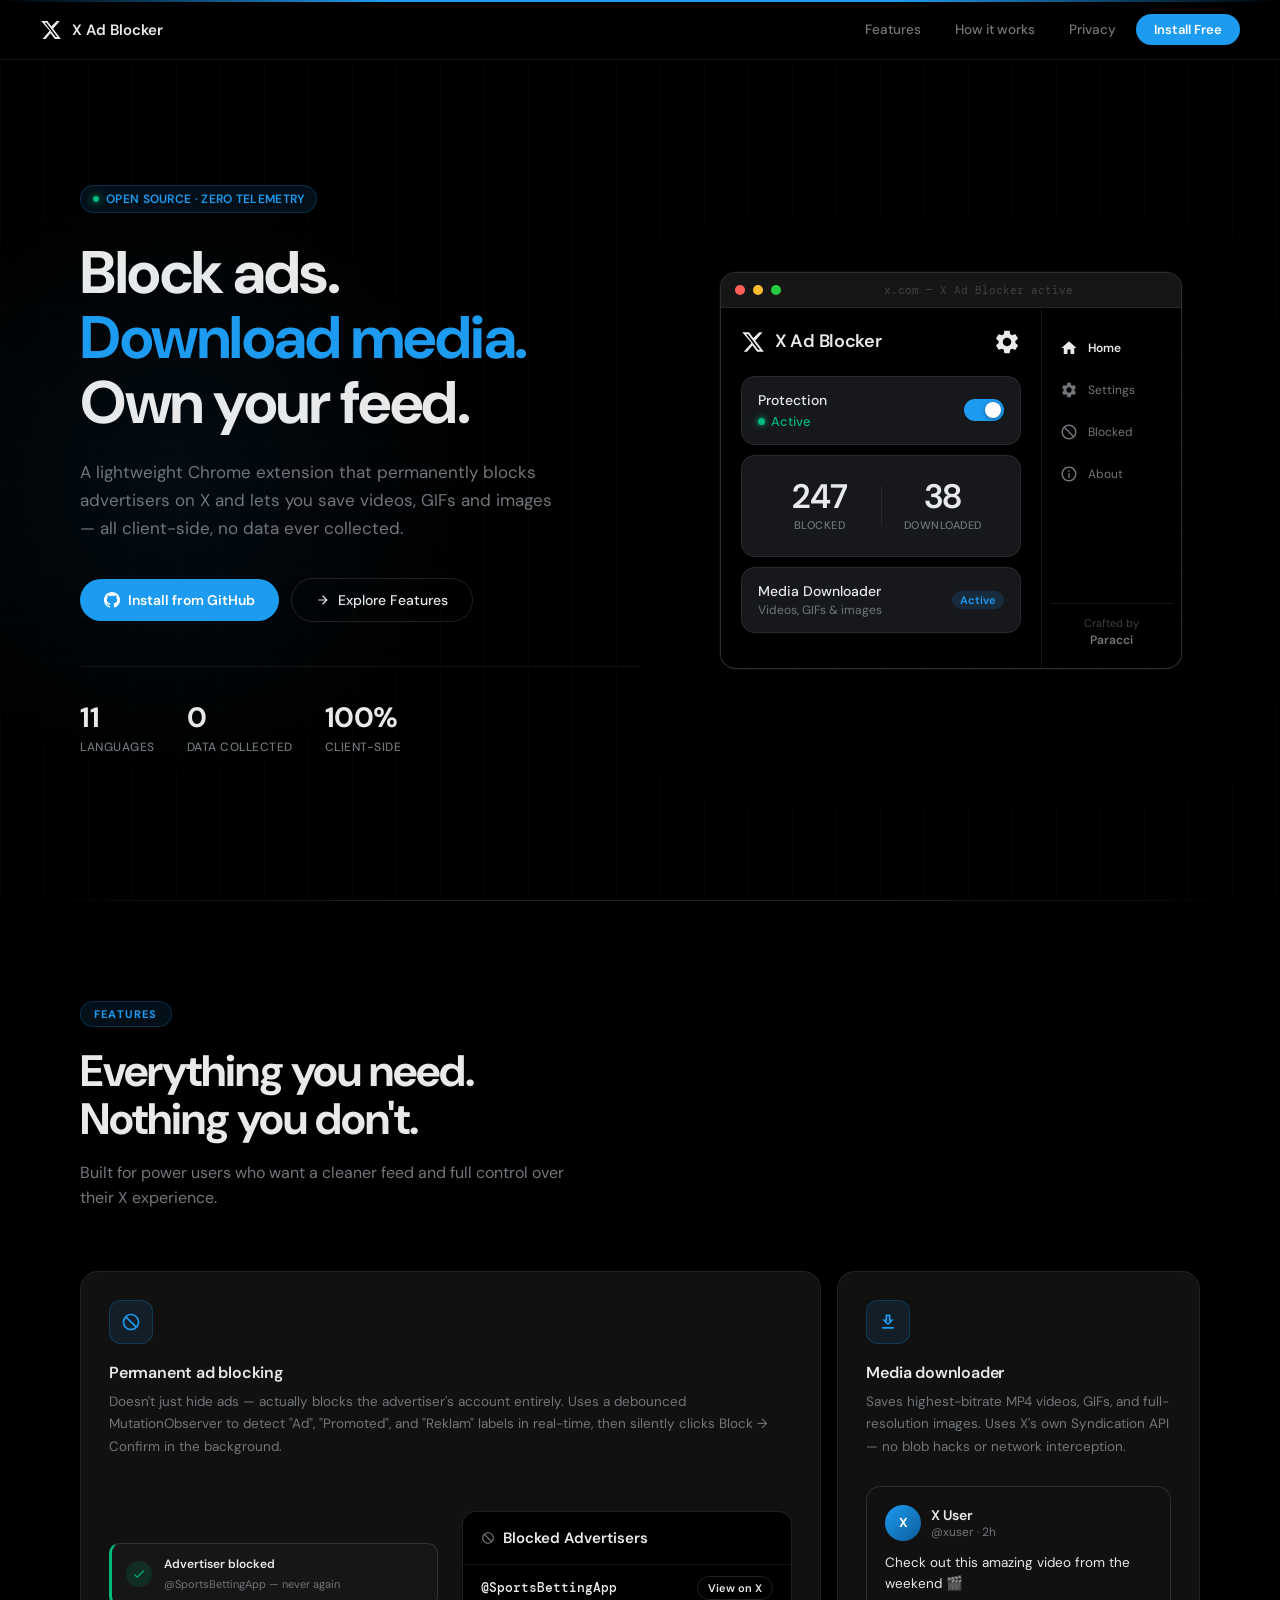
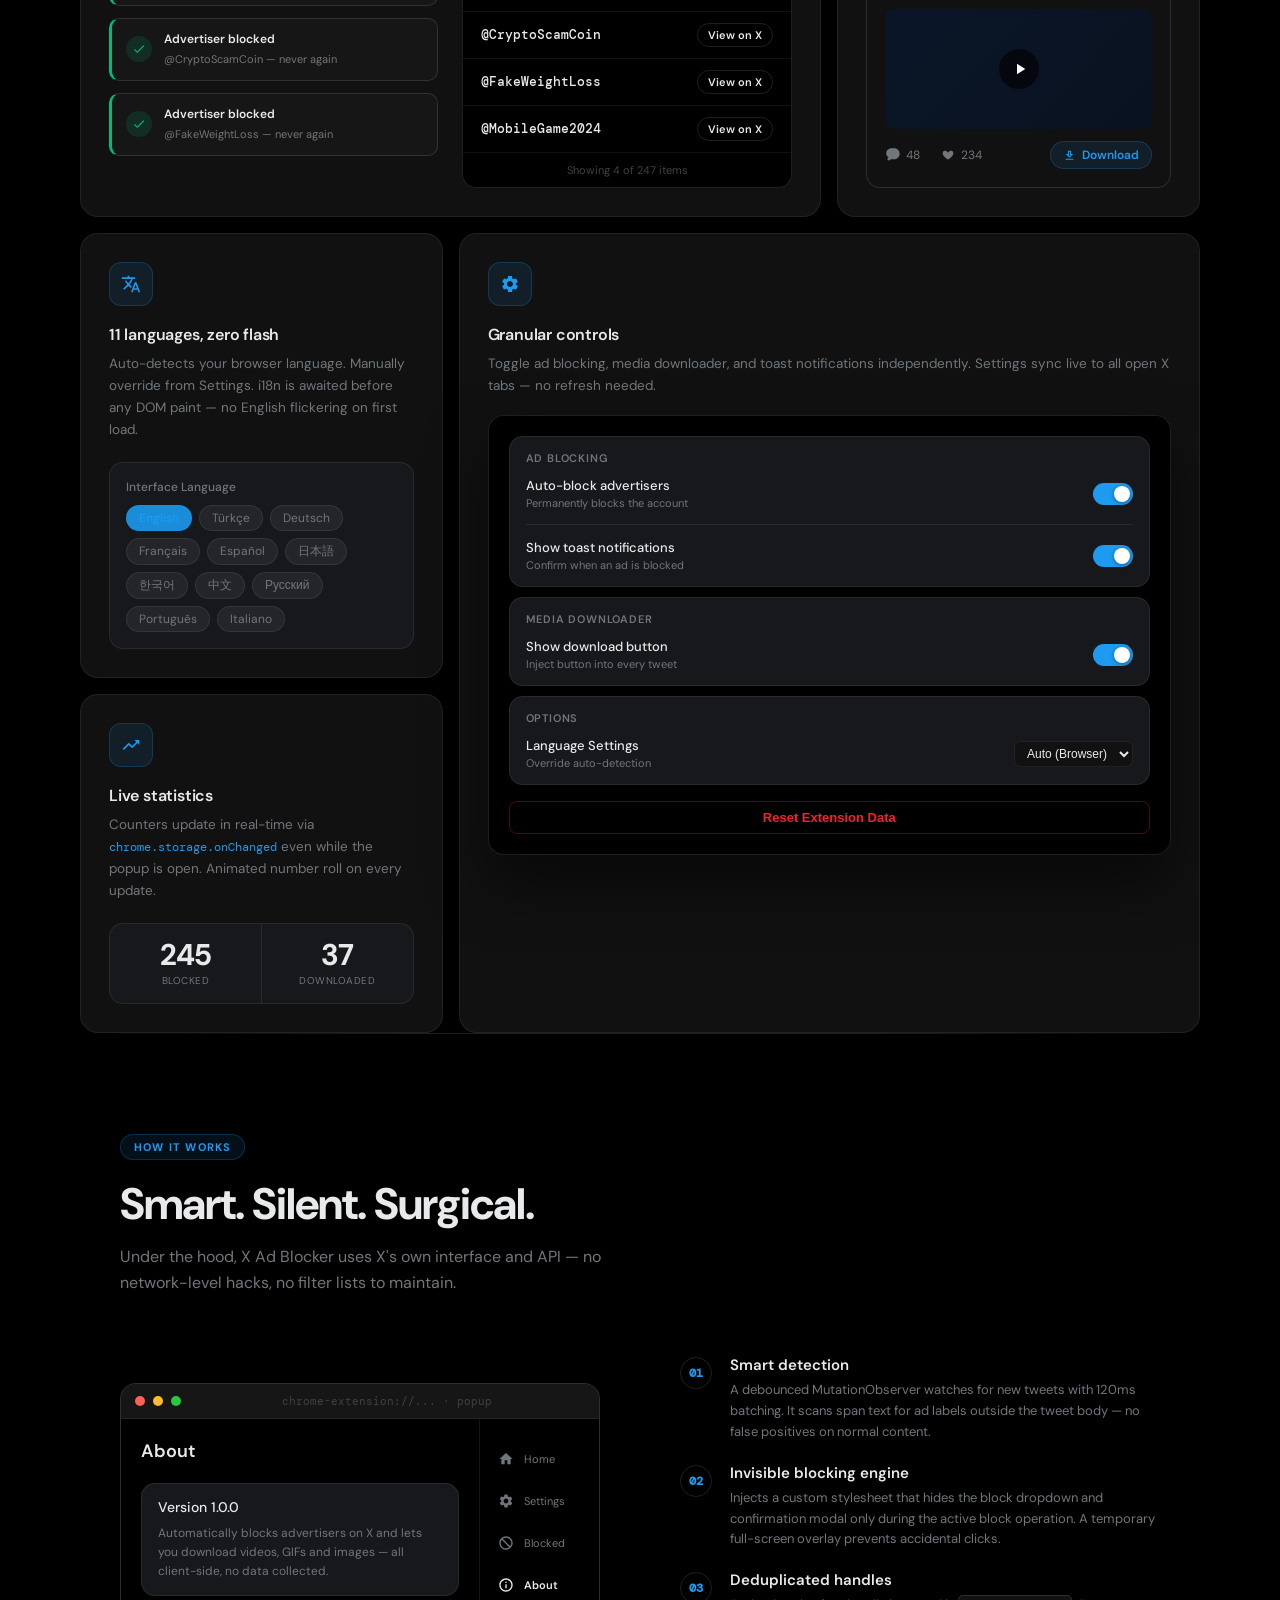
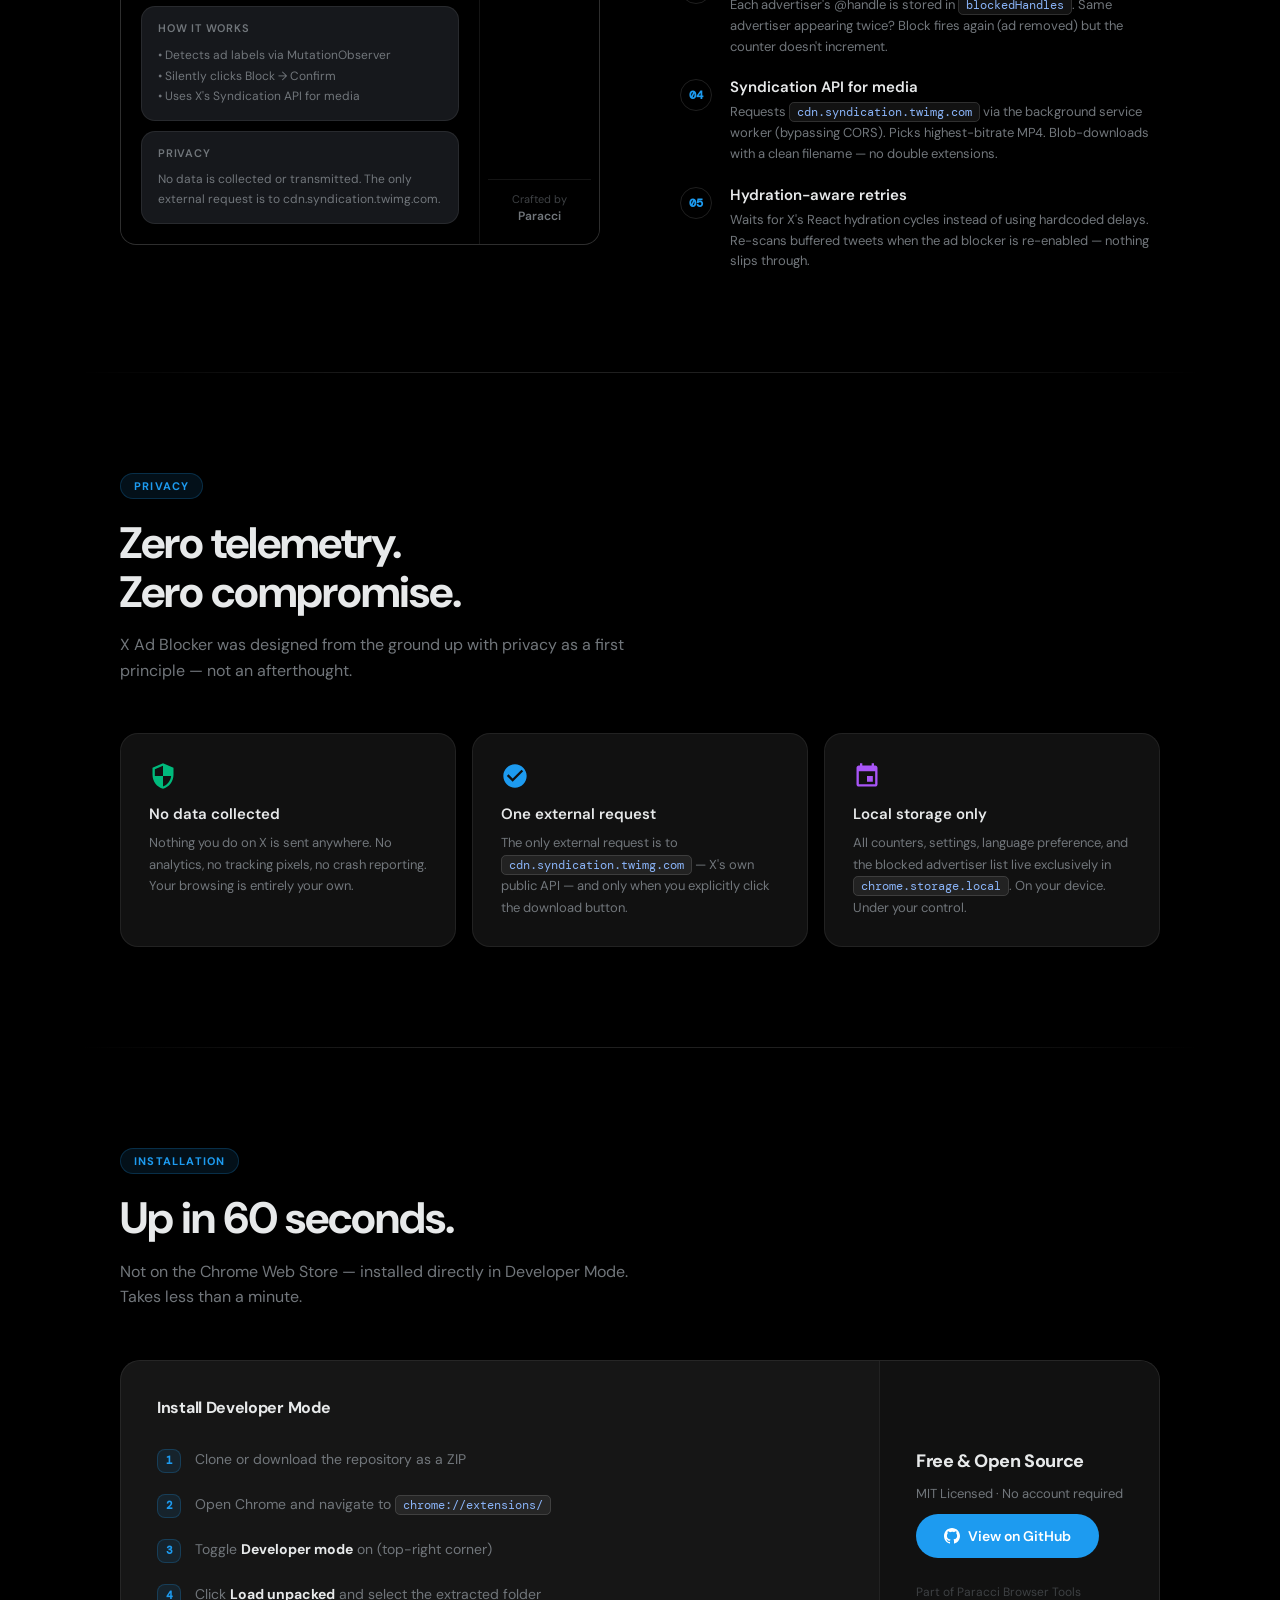
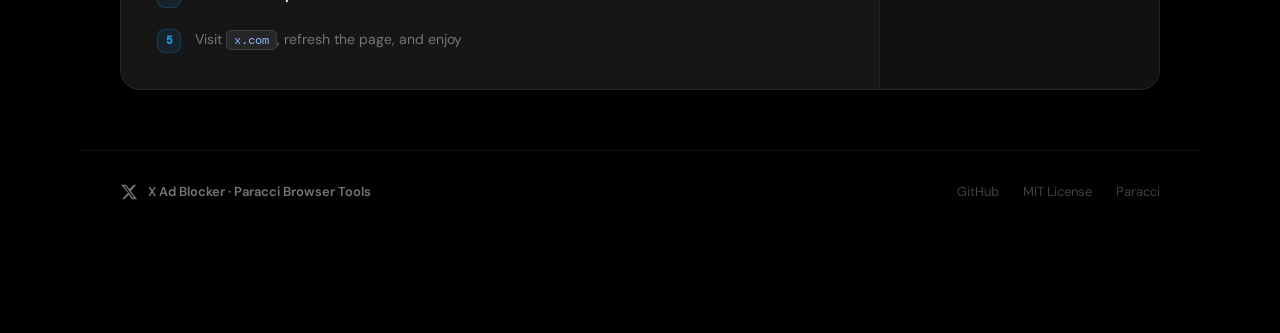
==== index.html @ 2d71d9fd "feat: add professional landing page index.html" ====
<!DOCTYPE html>
<html lang="en">

<head>
  <meta charset="UTF-8">
  <meta name="viewport" content="width=device-width, initial-scale=1.0">
  <!-- SEO & Open Graph Meta Tags -->
  <title>X Auto Ad Blocker — Block Ads. Download Media. Own Your Feed.</title>
  <meta name="description"
    content="A lightweight Chrome extension that permanently blocks advertisers on X and lets you save videos, GIFs and images — all client-side, no data ever collected.">
  <meta property="og:title" content="X Auto Ad Blocker">
  <meta property="og:description"
    content="A lightweight Chrome extension that permanently blocks advertisers on X and lets you save videos, GIFs and images. 100% Client-side.">
  <meta property="og:type" content="website">
  <meta property="og:url" content="https://github.com/Paracci/x-auto-ad-blocker">
  <meta name="twitter:card" content="summary_large_image">
  <meta name="twitter:title" content="X Auto Ad Blocker">
  <meta name="twitter:description" content="Block advertisers on X automatically and download media. Zero telemetry.">
  <!-- Favicon -->
  <link rel="icon"
    href="data:image/svg+xml,<svg xmlns=%22http://www.w3.org/2000/svg%22 viewBox=%220 0 24 24%22><path fill=%22%231d9bf0%22 d=%22M18.244 2.25h3.308l-7.227 8.26 8.502 11.24H16.17l-4.714-6.231-5.401 6.231H2.747l7.73-8.835L1.254 2.25H8.08l4.259 5.63L18.244 2.25zm-1.161 17.52h1.833L7.084 4.126H5.117L17.083 19.77z%22/></svg>">
  <link rel="preconnect" href="https://fonts.googleapis.com">
  <link
    href="https://fonts.googleapis.com/css2?family=DM+Sans:wght@300;400;500;600;700&family=DM+Mono:wght@400;500&display=swap"
    rel="stylesheet">
  <style>
    :root {
      --x-blue: #1d9bf0;
      --x-blue-dim: #1a8cd8;
      --x-blue-glow: rgba(29, 155, 240, 0.10);
      --x-blue-border: rgba(29, 155, 240, 0.22);
      --x-green: #00ba7c;
      --x-green-glow: rgba(0, 186, 124, 0.15);
      --x-green-border: rgba(0, 186, 124, 0.35);
      --x-red: #f4212e;
      --bg: #000;
      --bg2: #0a0a0a;
      --bg3: #111;
      --bg4: #161616;
      --border: rgba(255, 255, 255, 0.07);
      --border2: rgba(255, 255, 255, 0.12);
      --t1: #e7e9ea;
      --t2: #71767b;
      --t3: #3e4144;
    }

    *,
    *::before,
    *::after {
      box-sizing: border-box;
      margin: 0;
      padding: 0;
    }

    html {
      scroll-behavior: smooth;
      scrollbar-width: thin;
      scrollbar-color: #333639 var(--bg);
    }

    /* ── CUSTOM SCROLLBAR ── */
    ::-webkit-scrollbar {
      width: 10px;
      background: var(--bg);
    }

    ::-webkit-scrollbar-thumb {
      background: #222;
      border: 2px solid var(--bg);
      border-radius: 999px;
    }

    ::-webkit-scrollbar-thumb:hover {
      background: #333;
    }

    body {
      background: var(--bg);
      color: var(--t1);
      font-family: 'DM Sans', sans-serif;
      -webkit-font-smoothing: antialiased;
      overflow-x: hidden;
    }

    /* ── NOISE TEXTURE OVERLAY ── */
    body::before {
      content: '';
      position: fixed;
      inset: 0;
      background-image:
        linear-gradient(rgba(255, 255, 255, 0.015) 1px, transparent 1px),
        linear-gradient(90deg, rgba(255, 255, 255, 0.015) 1px, transparent 1px);
      background-size: 44px 44px;
      pointer-events: none;
      z-index: 0;
    }

    /* ── TOP BLUE BAR ── */
    body::after {
      content: '';
      position: fixed;
      top: 0;
      left: 0;
      right: 0;
      height: 2px;
      background: linear-gradient(90deg, transparent 0%, var(--x-blue) 30%, var(--x-blue) 70%, transparent 100%);
      z-index: 1000;
    }

    /* ── NAV ── */
    nav {
      position: fixed;
      top: 0;
      left: 0;
      right: 0;
      z-index: 999;
      display: flex;
      align-items: center;
      justify-content: space-between;
      padding: 0 40px;
      height: 60px;
      border-bottom: 1px solid var(--border);
      background: rgba(0, 0, 0, 0.82);
      backdrop-filter: blur(20px);
      -webkit-backdrop-filter: blur(20px);
    }

    .nav-logo {
      display: flex;
      align-items: center;
      gap: 10px;
      font-size: 15px;
      font-weight: 600;
      color: var(--t1);
      text-decoration: none;
    }

    .nav-logo svg {
      width: 22px;
      height: 22px;
      fill: var(--t1);
    }

    .nav-links {
      display: flex;
      align-items: center;
      gap: 6px;
    }

    .nav-link {
      color: var(--t2);
      text-decoration: none;
      font-size: 13.5px;
      font-weight: 500;
      padding: 6px 14px;
      border-radius: 999px;
      transition: all 0.2s;
    }

    .nav-link:hover {
      color: var(--t1);
      background: rgba(255, 255, 255, 0.06);
    }

    .nav-cta {
      background: var(--x-blue);
      color: #fff !important;
      padding: 7px 18px;
      border-radius: 999px;
      font-weight: 600;
      font-size: 13px;
      text-decoration: none;
      transition: background 0.2s;
    }

    .nav-cta:hover {
      background: #1a8cd8 !important;
      color: #fff !important;
    }

    /* ── HERO ── */
    .hero {
      position: relative;
      min-height: 100vh;
      display: flex;
      align-items: center;
      padding: 120px 40px 80px;
      max-width: 1200px;
      margin: 0 auto;
      gap: 80px;
    }

    .hero-glow {
      position: absolute;
      top: 20%;
      left: -10%;
      width: 600px;
      height: 600px;
      background: radial-gradient(circle, rgba(29, 155, 240, 0.08) 0%, transparent 70%);
      pointer-events: none;
      z-index: 0;
    }

    .hero-content {
      position: relative;
      z-index: 1;
      flex: 1;
      max-width: 560px;
    }

    .hero-badge {
      display: inline-flex;
      align-items: center;
      gap: 7px;
      background: var(--x-blue-glow);
      border: 1px solid var(--x-blue-border);
      color: var(--x-blue);
      font-size: 12px;
      font-weight: 600;
      padding: 5px 12px;
      border-radius: 999px;
      letter-spacing: 0.3px;
      margin-bottom: 28px;
      text-transform: uppercase;
    }

    .hero-badge::before {
      content: '';
      width: 6px;
      height: 6px;
      border-radius: 50%;
      background: var(--x-green);
      box-shadow: 0 0 8px var(--x-green);
      animation: pulse 2s ease-in-out infinite;
    }

    @keyframes pulse {

      0%,
      100% {
        opacity: 1;
      }

      50% {
        opacity: 0.4;
      }
    }

    h1 {
      font-size: clamp(36px, 5vw, 60px);
      font-weight: 700;
      line-height: 1.08;
      letter-spacing: -1.5px;
      color: var(--t1);
      margin-bottom: 22px;
    }

    h1 .accent {
      color: var(--x-blue);
    }

    .hero-sub {
      font-size: 17px;
      font-weight: 400;
      color: var(--t2);
      line-height: 1.65;
      margin-bottom: 36px;
      max-width: 480px;
    }

    .hero-actions {
      display: flex;
      align-items: center;
      gap: 12px;
      flex-wrap: wrap;
    }

    .btn-primary {
      display: inline-flex;
      align-items: center;
      gap: 8px;
      background: var(--x-blue);
      color: #fff;
      border: none;
      padding: 12px 24px;
      border-radius: 999px;
      font-size: 14px;
      font-weight: 600;
      font-family: 'DM Sans', sans-serif;
      cursor: pointer;
      text-decoration: none;
      transition: all 0.2s;
    }

    .btn-primary:hover {
      background: #1a8cd8;
      transform: translateY(-1px);
    }

    .btn-secondary {
      display: inline-flex;
      align-items: center;
      gap: 8px;
      background: transparent;
      color: var(--t1);
      border: 1px solid var(--border2);
      padding: 12px 24px;
      border-radius: 999px;
      font-size: 14px;
      font-weight: 500;
      font-family: 'DM Sans', sans-serif;
      cursor: pointer;
      text-decoration: none;
      transition: all 0.2s;
    }

    .btn-secondary:hover {
      background: rgba(255, 255, 255, 0.06);
    }

    .hero-stats {
      display: flex;
      gap: 32px;
      margin-top: 44px;
      padding-top: 32px;
      border-top: 1px solid var(--border);
    }

    .hero-stat-val {
      font-size: 28px;
      font-weight: 700;
      letter-spacing: -0.5px;
      color: var(--t1);
    }

    .hero-stat-label {
      font-size: 12px;
      color: var(--t2);
      text-transform: uppercase;
      letter-spacing: 0.5px;
      margin-top: 3px;
      font-weight: 500;
    }

    /* ── POPUP MOCKUP (actual extension UI) ── */
    .hero-visual {
      position: relative;
      z-index: 1;
      flex-shrink: 0;
    }

    .browser-frame {
      background: var(--bg3);
      border: 1px solid var(--border2);
      border-radius: 16px;
      overflow: hidden;
      box-shadow: 0 0 0 1px rgba(255, 255, 255, 0.04), 0 40px 80px rgba(0, 0, 0, 0.6);
    }

    .browser-bar {
      background: var(--bg4);
      border-bottom: 1px solid var(--border);
      display: flex;
      align-items: center;
      gap: 8px;
      padding: 10px 14px;
    }

    .browser-dot {
      width: 10px;
      height: 10px;
      border-radius: 50%;
    }

    .browser-dot.r {
      background: #ff5f57;
    }

    .browser-dot.y {
      background: #febc2e;
    }

    .browser-dot.g {
      background: #28c840;
    }

    .browser-bar-url {
      flex: 1;
      text-align: center;
      font-size: 11px;
      color: var(--t3);
      font-family: 'DM Mono', monospace;
    }

    /* ── EXACT POPUP REPLICA ── */
    .ext-popup {
      width: 460px;
      height: 360px;
      background: #000;
      color: #e7e9ea;
      overflow: hidden;
      font-family: 'DM Sans', sans-serif;
      display: flex;
    }

    .ext-content {
      flex: 1;
      min-width: 0;
      padding: 20px;
      overflow-y: auto;
      scrollbar-width: thin;
      scrollbar-color: #333639 transparent;
    }

    .ext-content::-webkit-scrollbar {
      width: 4px;
    }

    .ext-content::-webkit-scrollbar-thumb {
      background: #333639;
      border-radius: 4px;
    }

    .ext-card {
      background: #16181c;
      border: 1px solid rgba(255, 255, 255, 0.08);
      border-radius: 14px;
      padding: 14px 16px;
      margin-bottom: 10px;
    }

    .ext-card-row {
      display: flex;
      justify-content: space-between;
      align-items: center;
      gap: 10px;
    }

    .ext-row-label {
      font-size: 14px;
      font-weight: 500;
      color: #e7e9ea;
    }

    .ext-row-sub {
      font-size: 12px;
      color: #71767b;
      margin-top: 2px;
    }

    .ext-status-row {
      display: flex;
      align-items: center;
      gap: 6px;
      margin-top: 4px;
    }

    .ext-dot {
      width: 7px;
      height: 7px;
      border-radius: 50%;
      background: #00ba7c;
      box-shadow: 0 0 6px #00ba7c;
      flex-shrink: 0;
    }

    .ext-status-text {
      font-size: 13px;
      font-weight: 500;
      color: #00ba7c;
    }

    .toggle-switch {
      position: relative;
      display: inline-block;
      width: 40px;
      height: 22px;
      flex-shrink: 0;
    }

    .toggle-switch input {
      opacity: 0;
      width: 0;
      height: 0;
    }

    .toggle-switch .slider {
      position: absolute;
      cursor: pointer;
      inset: 0;
      background: var(--bg3);
      border: 1px solid var(--border);
      border-radius: 22px;
      transition: 0.25s;
    }

    .toggle-switch .slider::before {
      content: '';
      position: absolute;
      width: 16px;
      height: 16px;
      left: 2px;
      bottom: 2px;
      background: var(--t2);
      border-radius: 50%;
      transition: 0.25s cubic-bezier(0.34, 1.56, 0.64, 1);
      box-shadow: 0 1px 4px rgba(0, 0, 0, 0.4);
    }

    .toggle-switch input:checked+.slider {
      background: var(--x-blue);
      border-color: transparent;
    }

    .toggle-switch input:checked+.slider::before {
      transform: translateX(18px);
      background: #fff;
    }

    .ext-stats {
      display: flex;
      align-items: center;
    }

    .ext-stat-block {
      display: flex;
      flex-direction: column;
      align-items: center;
      flex: 1;
      padding: 10px 0;
    }

    .ext-stat-val {
      font-size: 34px;
      font-weight: 600;
      color: #e7e9ea;
      letter-spacing: -1px;
      line-height: 1;
    }

    .ext-stat-label {
      font-size: 11px;
      color: #71767b;
      text-transform: uppercase;
      letter-spacing: 0.5px;
      margin-top: 4px;
      font-weight: 500;
    }

    .ext-btn-manage {
      display: flex;
      align-items: center;
      justify-content: center;
      width: 100%;
      padding: 8px 0;
      margin-top: 14px;
      background: var(--x-blue-glow);
      border: 1px solid var(--x-blue-border);
      color: var(--x-blue);
      border-radius: 8px;
      font-size: 13px;
      font-weight: 600;
      cursor: pointer;
      transition: all 0.2s;
    }

    .ext-btn-manage:hover {
      background: var(--x-blue);
      color: #fff;
    }

    .ext-stat-divider {
      width: 1px;
      height: 40px;
      background: rgba(255, 255, 255, 0.08);
    }

    .ext-badge {
      font-size: 11px;
      font-weight: 600;
      padding: 2px 8px;
      border-radius: 999px;
      background: rgba(29, 155, 240, 0.15);
      color: #1d9bf0;
      white-space: nowrap;
    }

    .ext-header {
      display: flex;
      align-items: center;
      gap: 10px;
      margin-bottom: 20px;
    }

    .ext-header svg {
      width: 28px;
      height: 28px;
      fill: #e7e9ea;
      flex-shrink: 0;
    }

    .ext-header h1 {
      font-size: 18px;
      font-weight: 600;
      letter-spacing: -0.3px;
      color: #e7e9ea;
    }

    /* Sidebar */
    .ext-sidebar {
      width: 140px;
      flex-shrink: 0;
      background: #000;
      border-left: 1px solid rgba(255, 255, 255, 0.08);
      display: flex;
      flex-direction: column;
      padding: 20px 8px;
    }

    .ext-nav {
      flex: 1;
      display: flex;
      flex-direction: column;
      gap: 2px;
    }

    .ext-nav-item {
      background: transparent;
      border: none;
      color: #71767b;
      display: flex;
      align-items: center;
      gap: 10px;
      padding: 8px 10px;
      min-height: 40px;
      border-radius: 999px;
      font-size: 12px;
      font-weight: 400;
      cursor: pointer;
      font-family: 'DM Sans', sans-serif;
      width: 100%;
      transition: all 0.15s;
    }

    .ext-nav-item svg {
      fill: #71767b;
      width: 18px;
      height: 18px;
      flex-shrink: 0;
    }

    .ext-nav-item.active {
      color: #e7e9ea;
      font-weight: 600;
    }

    .ext-nav-item.active svg {
      fill: #e7e9ea;
    }

    .ext-footer {
      padding-top: 12px;
      border-top: 1px solid rgba(255, 255, 255, 0.08);
      text-align: center;
    }

    .ext-credit-text {
      font-size: 11px;
      color: #3e4144;
      display: block;
    }

    .ext-credit-brand {
      font-size: 12px;
      font-weight: 600;
      color: #71767b;
      display: block;
      margin-top: 2px;
    }

    /* ── SECTION WRAPPER ── */
    section {
      position: relative;
      z-index: 1;
      max-width: 1200px;
      margin: 0 auto;
      padding: 100px 40px;
    }

    .section-label {
      display: inline-flex;
      align-items: center;
      gap: 8px;
      font-size: 11px;
      font-weight: 700;
      letter-spacing: 1.2px;
      text-transform: uppercase;
      color: var(--x-blue);
      background: var(--x-blue-glow);
      border: 1px solid var(--x-blue-border);
      padding: 5px 13px;
      border-radius: 999px;
      margin-bottom: 20px;
    }

    .section-title {
      font-size: clamp(28px, 3.5vw, 44px);
      font-weight: 700;
      letter-spacing: -1px;
      line-height: 1.1;
      color: var(--t1);
      margin-bottom: 16px;
    }

    .section-sub {
      font-size: 16px;
      color: var(--t2);
      line-height: 1.6;
      max-width: 520px;
    }

    /* ── DIVIDER ── */
    .section-divider {
      width: 100%;
      height: 1px;
      background: linear-gradient(90deg, transparent, var(--border2) 30%, var(--border2) 70%, transparent);
    }

    /* ── FEATURES GRID ── */
    .features-grid {
      display: grid;
      grid-template-columns: repeat(3, 1fr);
      gap: 16px;
      margin-top: 60px;
    }

    .feature-card {
      background: var(--bg3);
      border: 1px solid var(--border);
      border-radius: 18px;
      padding: 28px;
      position: relative;
      overflow: visible;
      transition: border-color 0.25s, transform 0.25s;
    }

    .feature-card:hover {
      border-color: rgba(29, 155, 240, 0.3);
      transform: translateY(-3px);
    }

    .feature-card::before {
      content: '';
      position: absolute;
      top: 0;
      left: 0;
      right: 0;
      height: 1px;
      border-radius: 18px 18px 0 0;
      background: linear-gradient(90deg, transparent, rgba(29, 155, 240, 0.4), transparent);
      opacity: 0;
      transition: opacity 0.25s;
    }

    .feature-card:hover::before {
      opacity: 1;
    }

    .feature-icon {
      width: 44px;
      height: 44px;
      border-radius: 12px;
      background: var(--x-blue-glow);
      border: 1px solid var(--x-blue-border);
      display: flex;
      align-items: center;
      justify-content: center;
      margin-bottom: 18px;
    }

    .feature-icon svg {
      width: 20px;
      height: 20px;
      fill: var(--x-blue);
    }

    .feature-card h3 {
      font-size: 16px;
      font-weight: 600;
      color: var(--t1);
      margin-bottom: 8px;
      letter-spacing: -0.2px;
    }

    .feature-card p {
      font-size: 13.5px;
      color: var(--t2);
      line-height: 1.65;
    }

    .feature-card.wide {
      grid-column: span 2;
      display: flex;
      flex-direction: column;
      gap: 28px;
    }

    .feature-card.wide .feature-text {
      flex: 1;
    }

    /* ── HOW IT WORKS ── */
    .how-split {
      display: grid;
      grid-template-columns: 1fr 1fr;
      gap: 80px;
      align-items: center;
      margin-top: 60px;
    }

    .how-split-right {
      display: flex;
      flex-direction: column;
      gap: 20px;
    }

    .step-row {
      display: flex;
      gap: 18px;
      align-items: flex-start;
      opacity: 0;
      transform: translateY(16px);
      transition: opacity 0.5s ease, transform 0.5s ease;
    }

    .step-row.visible {
      opacity: 1;
      transform: translateY(0);
    }

    .step-num {
      width: 32px;
      height: 32px;
      border-radius: 50%;
      border: 1px solid var(--border2);
      display: flex;
      align-items: center;
      justify-content: center;
      font-size: 12px;
      font-weight: 700;
      color: var(--x-blue);
      flex-shrink: 0;
      margin-top: 2px;
      font-family: 'DM Mono', monospace;
    }

    .step-body h4 {
      font-size: 15px;
      font-weight: 600;
      color: var(--t1);
      margin-bottom: 5px;
    }

    .step-body p {
      font-size: 13px;
      color: var(--t2);
      line-height: 1.6;
    }

    /* ── SETTINGS MOCKUP ── */
    .settings-mockup {
      background: #000;
      border: 1px solid var(--border2);
      border-radius: 16px;
      overflow: hidden;
      box-shadow: 0 30px 60px rgba(0, 0, 0, 0.5);
    }

    .settings-popup {
      width: 100%;
      height: auto;
      background: #000;
      color: #e7e9ea;
      display: flex;
    }

    .settings-content {
      flex: 1;
      padding: 20px;
      overflow-y: auto;
      scrollbar-width: none;
    }

    .settings-content::-webkit-scrollbar {
      display: none;
    }

    .settings-card {
      background: #16181c;
      border: 1px solid rgba(255, 255, 255, 0.08);
      border-radius: 14px;
      padding: 14px 16px;
      margin-bottom: 10px;
    }

    .settings-h2 {
      font-size: 11px;
      font-weight: 600;
      color: #71767b;
      text-transform: uppercase;
      letter-spacing: 0.8px;
      margin-bottom: 12px;
    }

    .settings-row {
      display: flex;
      justify-content: space-between;
      align-items: center;
    }

    .settings-row+.settings-row {
      margin-top: 14px;
      padding-top: 14px;
      border-top: 1px solid rgba(255, 255, 255, 0.08);
    }

    .s-slider {
      position: relative;
      width: 40px;
      height: 22px;
      flex-shrink: 0;
    }

    .s-slider-track {
      position: absolute;
      inset: 0;
      border-radius: 22px;
    }

    .s-slider-thumb {
      position: absolute;
      width: 16px;
      height: 16px;
      top: 3px;
      border-radius: 50%;
      background: #fff;
      box-shadow: 0 1px 4px rgba(0, 0, 0, 0.4);
    }

    /* ── PRIVACY SECTION ── */
    .privacy-grid {
      display: grid;
      grid-template-columns: repeat(3, 1fr);
      gap: 16px;
      margin-top: 50px;
    }

    .privacy-card {
      background: var(--bg3);
      border: 1px solid var(--border);
      border-radius: 18px;
      padding: 28px;
    }

    .privacy-icon {
      font-size: 24px;
      margin-bottom: 14px;
      display: block;
    }

    .privacy-card h3 {
      font-size: 15px;
      font-weight: 600;
      color: var(--t1);
      margin-bottom: 8px;
    }

    .privacy-card p {
      font-size: 13px;
      color: var(--t2);
      line-height: 1.65;
    }

    /* ── INSTALL ── */
    .install-box {
      background: var(--bg4);
      border: 1px solid var(--border);
      border-radius: 20px;
      overflow: hidden;
      display: grid;
      grid-template-columns: 1fr 280px;
      margin-top: 50px;
    }

    .install-steps {
      padding: 36px;
      display: flex;
      flex-direction: column;
      gap: 20px;
    }

    .install-step {
      display: flex;
      align-items: flex-start;
      gap: 14px;
      font-size: 14px;
      color: var(--t2);
      line-height: 1.6;
    }

    .install-step-num {
      width: 24px;
      height: 24px;
      border-radius: 8px;
      background: var(--x-blue-glow);
      border: 1px solid var(--x-blue-border);
      display: flex;
      align-items: center;
      justify-content: center;
      font-size: 11px;
      font-weight: 800;
      color: var(--x-blue);
      flex-shrink: 0;
      font-family: 'DM Mono', monospace;
      margin-top: 1px;
    }

    .install-step strong {
      color: var(--t1);
    }

    .code-tag {
      background: rgba(255, 255, 255, 0.07);
      border: 1px solid var(--border2);
      border-radius: 5px;
      padding: 1px 7px;
      font-family: 'DM Mono', monospace;
      font-size: 12px;
      color: #8ab4f8;
    }

    .install-cta {
      background: var(--bg3);
      border-left: 1px solid var(--border);
      padding: 36px;
      display: flex;
      flex-direction: column;
      align-items: flex-start;
      justify-content: center;
      gap: 12px;
    }

    .install-cta h3 {
      font-size: 18px;
      font-weight: 800;
      color: var(--t1);
      letter-spacing: -0.4px;
    }

    .install-cta p {
      font-size: 13px;
      color: var(--t2);
    }

    /* ── FOOTER ── */
    footer {
      border-top: 1px solid var(--border);
      padding: 32px 40px;
      display: flex;
      align-items: center;
      justify-content: space-between;
      max-width: 1200px;
      margin: 0 auto;
    }

    .footer-brand {
      display: flex;
      align-items: center;
      gap: 10px;
      font-size: 13px;
      font-weight: 600;
      color: var(--t2);
      text-decoration: none;
    }

    .footer-brand svg {
      width: 18px;
      height: 18px;
      fill: var(--t2);
    }

    .footer-links {
      display: flex;
      gap: 24px;
    }

    .footer-link {
      font-size: 13px;
      color: var(--t3);
      text-decoration: none;
      transition: color 0.2s;
    }

    .footer-link:hover {
      color: var(--t2);
    }

    /* ── ANIMATED COUNTER ── */
    .counter {
      font-variant-numeric: tabular-nums;
    }

    /* ── DOWNLOAD BTN DEMO ── */
    .tweet-demo {
      background: var(--bg3);
      border: 1px solid var(--border2);
      border-radius: 14px;
      padding: 18px;
      margin-top: 28px;
    }

    .tweet-demo-header {
      display: flex;
      align-items: center;
      gap: 10px;
      margin-bottom: 12px;
    }

    .tweet-avatar {
      width: 36px;
      height: 36px;
      border-radius: 50%;
      background: linear-gradient(135deg, #1d9bf0 0%, #0d5c9a 100%);
      display: flex;
      align-items: center;
      justify-content: center;
      font-size: 13px;
      font-weight: 700;
      color: #fff;
    }

    .tweet-name {
      font-size: 14px;
      font-weight: 600;
      color: var(--t1);
    }

    .tweet-handle {
      font-size: 12px;
      color: var(--t2);
    }

    .tweet-text {
      font-size: 13.5px;
      color: var(--t1);
      line-height: 1.55;
      margin-bottom: 14px;
    }

    .tweet-media {
      height: 120px;
      background: linear-gradient(135deg, #0a1628 0%, #091220 100%);
      border-radius: 10px;
      display: flex;
      align-items: center;
      justify-content: center;
      margin-bottom: 12px;
      position: relative;
      overflow: hidden;
    }

    .play-icon {
      width: 40px;
      height: 40px;
      border-radius: 50%;
      background: rgba(0, 0, 0, 0.6);
      display: flex;
      align-items: center;
      justify-content: center;
    }

    .play-icon svg {
      width: 18px;
      height: 18px;
      fill: #fff;
      margin-left: 2px;
    }

    .tweet-actions {
      display: flex;
      align-items: center;
      gap: 20px;
    }

    .tweet-action {
      display: flex;
      align-items: center;
      gap: 5px;
      font-size: 12px;
      color: var(--t2);
    }

    .tweet-action svg {
      width: 16px;
      height: 16px;
      fill: var(--t2);
    }

    .tweet-download-btn {
      margin-left: auto;
      display: flex;
      align-items: center;
      gap: 6px;
      background: var(--x-blue-glow);
      border: 1px solid var(--x-blue-border);
      color: var(--x-blue);
      font-size: 12px;
      font-weight: 600;
      padding: 5px 12px;
      border-radius: 999px;
      cursor: pointer;
      font-family: 'DM Sans', sans-serif;
      animation: btnAppear 1.5s ease-out 0.8s both;
      transition: transform 0.2s, background 0.2s, color 0.2s;
    }

    .tweet-download-btn:hover {
      background: var(--x-blue);
      color: #fff;
      transform: scale(1.04);
    }

    .tweet-download-btn:hover svg {
      fill: #fff;
    }

    @keyframes btnAppear {
      0% {
        opacity: 0;
        transform: scale(0.8);
      }

      60% {
        transform: scale(1.05);
      }

      100% {
        opacity: 1;
        transform: scale(1);
      }
    }

    .tweet-download-btn svg {
      width: 13px;
      height: 13px;
      fill: var(--x-blue);
      transition: fill 0.2s;
    }

    /* ── TOAST DEMO ── */
    .toast-demo {
      display: flex;
      flex-direction: column;
      gap: 12px;
      margin-top: 28px;
    }

    .toast {
      background: var(--bg4);
      border: 1px solid var(--border2);
      border-left: 3px solid var(--x-green);
      border-radius: 10px;
      padding: 12px 14px;
      display: flex;
      align-items: center;
      gap: 12px;
      width: 100%;
      max-width: 340px;
      animation: toastIn 0.4s ease-out forwards;
    }

    .toast:nth-child(2) {
      animation-delay: 0.3s;
      opacity: 0;
      animation-fill-mode: both;
    }

    .toast:nth-child(3) {
      animation-delay: 0.6s;
      opacity: 0;
      animation-fill-mode: both;
    }

    @keyframes toastIn {
      from {
        opacity: 0;
        transform: translateY(15px);
      }

      to {
        opacity: 1;
        transform: translateY(0);
      }
    }

    .toast-icon {
      width: 26px;
      height: 26px;
      border-radius: 50%;
      background: rgba(0, 186, 124, 0.15);
      display: flex;
      align-items: center;
      justify-content: center;
      flex-shrink: 0;
    }

    .toast-icon svg {
      width: 14px;
      height: 14px;
      fill: var(--x-green);
    }

    .toast-text strong {
      font-size: 12px;
      font-weight: 600;
      color: var(--t1);
      display: block;
    }

    .toast-text span {
      font-size: 11px;
      color: var(--t2);
    }

    /* ── BLOCKED LIST DEMO ── */
    .blocked-demo {
      background: #000;
      border: 1px solid var(--border2);
      border-radius: 14px;
      overflow: hidden;
      margin-top: 28px;
    }

    .blocked-demo-header {
      padding: 16px 18px;
      border-bottom: 1px solid var(--border);
      font-size: 15px;
      font-weight: 600;
      color: var(--t1);
    }

    .blocked-row {
      display: flex;
      align-items: center;
      justify-content: space-between;
      padding: 11px 18px;
      border-bottom: 1px solid var(--border);
      transition: background 0.2s;
    }

    .blocked-row:hover {
      background: rgba(255, 255, 255, 0.03);
    }

    .blocked-row:last-child {
      border-bottom: none;
    }

    .blocked-handle {
      font-size: 13px;
      font-weight: 500;
      color: var(--t1);
      font-family: 'DM Mono', monospace;
    }

    .blocked-btn {
      font-size: 11px;
      font-weight: 600;
      padding: 4px 10px;
      border-radius: 999px;
      border: 1px solid var(--border2);
      background: transparent;
      color: var(--t1);
      cursor: pointer;
      font-family: 'DM Sans', sans-serif;
    }

    /* ── LANG SWITCHER DEMO ── */
    .lang-demo {
      background: #16181c;
      border: 1px solid rgba(255, 255, 255, 0.08);
      border-radius: 14px;
      padding: 16px;
      margin-top: 20px;
    }

    .lang-chips {
      display: flex;
      flex-wrap: wrap;
      gap: 7px;
      margin-top: 10px;
    }

    .lang-chip {
      background: rgba(255, 255, 255, 0.06);
      border: 1px solid var(--border);
      border-radius: 999px;
      padding: 4px 12px;
      font-size: 12px;
      color: var(--t2);
    }

    .lang-chip.active {
      background: var(--x-blue-dim);
      border-color: rgba(29, 155, 240, 0.3);
      color: var(--x-blue);
      font-weight: 600;
    }

    /* ── ANIMATIONS ── */
    .fade-up {
      opacity: 0;
      transform: translateY(30px);
      transition: opacity 0.7s cubic-bezier(0.2, 0.8, 0.2, 1), transform 0.7s cubic-bezier(0.2, 0.8, 0.2, 1);
    }

    .fade-up.visible {
      opacity: 1;
      transform: translateY(0);
    }

    /* ── RESPONSIVE ── */
    @media (max-width: 900px) {
      .hero {
        flex-direction: column;
        gap: 50px;
        padding: 100px 24px 60px;
      }

      .features-grid {
        grid-template-columns: 1fr;
      }

      .feature-card.wide {
        flex-direction: column;
        grid-column: span 1;
      }

      .features-grid>div[style*="flex-direction:column"] {
        grid-column: span 1;
      }

      .feature-card[style*="grid-column: span 2"] {
        grid-column: span 1 !important;
      }

      .how-split {
        grid-template-columns: 1fr;
      }

      .privacy-grid {
        grid-template-columns: 1fr;
      }

      .install-box {
        flex-direction: column;
        padding: 40px 28px;
      }

      .ext-popup,
      .settings-popup {
        width: 100%;
      }

      nav {
        padding: 0 20px;
      }

      section {
        padding: 70px 24px;
      }

      footer {
        flex-direction: column;
        gap: 20px;
      }
    }

    @media (max-width: 600px) {
      h1 {
        font-size: 42px;
      }

      .hero {
        padding-top: 100px;
      }

      .nav-links .nav-link {
        display: none;
      }

      .hero-actions {
        display: flex;
        flex-direction: column;
        width: 100%;
        gap: 12px;
      }

      .hero-actions a {
        width: 100%;
        justify-content: center;
      }

      .hero-stats {
        flex-direction: column;
        gap: 20px;
        padding-top: 24px;
      }

      .how-split-right .step-row {
        flex-direction: column;
        gap: 8px;
      }
    }
  </style>
</head>

<body>

  <!-- NAV -->
  <nav>
    <a href="#" class="nav-logo">
      <svg viewBox="0 0 24 24">
        <path
          d="M18.244 2.25h3.308l-7.227 8.26 8.502 11.24H16.17l-4.714-6.231-5.401 6.231H2.747l7.73-8.835L1.254 2.25H8.08l4.259 5.63L18.244 2.25zm-1.161 17.52h1.833L7.084 4.126H5.117L17.083 19.77z" />
      </svg>
      X Ad Blocker
    </a>
    <div class="nav-links">
      <a href="#features" class="nav-link">Features</a>
      <a href="#how" class="nav-link">How it works</a>
      <a href="#privacy" class="nav-link">Privacy</a>
      <a href="https://github.com/Paracci/x-auto-ad-blocker" target="_blank" class="nav-cta">Install Free</a>
    </div>
  </nav>

  <!-- HERO -->
  <div style="position:relative;z-index:1;">
    <div class="hero-glow"></div>
    <div class="hero"
      style="max-width:1200px;margin:0 auto;padding:120px 40px 80px;display:flex;align-items:center;gap:80px;">
      <div class="hero-content">
        <div class="hero-badge">Open Source · Zero Telemetry</div>
        <h1>Block ads.<br><span class="accent">Download media.</span><br>Own your feed.</h1>
        <p class="hero-sub">A lightweight Chrome extension that permanently blocks advertisers on X and lets you save
          videos, GIFs and images — all client-side, no data ever collected.</p>
        <div class="hero-actions">
          <a href="https://github.com/Paracci/x-auto-ad-blocker" target="_blank" class="btn-primary">
            <svg width="16" height="16" viewBox="0 0 24 24" fill="currentColor">
              <path
                d="M12 0C5.37 0 0 5.37 0 12c0 5.3 3.44 9.8 8.21 11.39.6.11.82-.26.82-.58v-2.03c-3.34.73-4.04-1.61-4.04-1.61-.54-1.38-1.33-1.74-1.33-1.74-1.09-.74.08-.73.08-.73 1.2.09 1.84 1.24 1.84 1.24 1.07 1.83 2.81 1.3 3.5 1 .1-.78.42-1.3.76-1.6-2.67-.3-5.47-1.33-5.47-5.93 0-1.31.47-2.38 1.24-3.22-.14-.3-.54-1.52.1-3.18 0 0 1.01-.32 3.3 1.23A11.5 11.5 0 0 1 12 5.8c1.02.005 2.05.14 3.01.41 2.29-1.55 3.3-1.23 3.3-1.23.64 1.66.24 2.88.12 3.18.77.84 1.24 1.91 1.24 3.22 0 4.61-2.81 5.63-5.49 5.92.43.37.82 1.1.82 2.22v3.29c0 .32.21.7.82.58C20.56 21.8 24 17.3 24 12c0-6.63-5.37-12-12-12z" />
            </svg>
            Install from GitHub
          </a>
          <a href="#features" class="btn-secondary">
            <svg width="14" height="14" viewBox="0 0 24 24" fill="currentColor">
              <path d="M12 4l-1.41 1.41L16.17 11H4v2h12.17l-5.58 5.59L12 20l8-8z" />
            </svg>
            Explore Features
          </a>
        </div>
        <div class="hero-stats">
          <div>
            <div class="hero-stat-val">11</div>
            <div class="hero-stat-label">Languages</div>
          </div>
          <div>
            <div class="hero-stat-val">0</div>
            <div class="hero-stat-label">Data collected</div>
          </div>
          <div>
            <div class="hero-stat-val">100%</div>
            <div class="hero-stat-label">Client-side</div>
          </div>
        </div>
      </div>

      <!-- ACTUAL POPUP UI EMBEDDED -->
      <div class="hero-visual">
        <div class="browser-frame">
          <div class="browser-bar">
            <div class="browser-dot r"></div>
            <div class="browser-dot y"></div>
            <div class="browser-dot g"></div>
            <div class="browser-bar-url">x.com — X Ad Blocker active</div>
          </div>
          <div class="ext-popup">
            <div class="ext-content">
              <div class="ext-header" style="justify-content:space-between; display:flex; align-items:center;">
                <div style="display:flex;align-items:center;gap:10px;">
                  <svg viewBox="0 0 24 24" style="width:24px;height:24px;fill:#e7e9ea;flex-shrink:0;">
                    <path
                      d="M18.244 2.25h3.308l-7.227 8.26 8.502 11.24H16.17l-4.714-6.231-5.401 6.231H2.747l7.73-8.835L1.254 2.25H8.08l4.259 5.63L18.244 2.25zm-1.161 17.52h1.833L7.084 4.126H5.117L17.083 19.77z" />
                  </svg>
                  <h1 style="font-size:18px;font-weight:600;letter-spacing:-.3px;color:#e7e9ea;margin:0;"
                    data-i18n="extName">X Ad Blocker</h1>
                </div>
                <svg width="20" height="20" viewBox="0 0 24 24" fill="#71767b"
                  style="cursor:pointer;transition:transform 0.2s;" onmouseover="this.style.transform='rotate(45deg)'"
                  onmouseout="this.style.transform='rotate(0deg)'">
                  <path
                    d="M19.14 12.94c.04-.3.06-.61.06-.94 0-.32-.02-.64-.07-.94l2.03-1.58a.49.49 0 0 0 .12-.61l-1.92-3.32a.49.49 0 0 0-.59-.22l-2.39.96a6.97 6.97 0 0 0-1.62-.94l-.36-2.54a.484.484 0 0 0-.48-.41h-3.84c-.24 0-.43.17-.47.41l-.36 2.54c-.59.24-1.13.57-1.62.94l-2.39-.96a.48.48 0 0 0-.59.22L2.74 8.87a.47.47 0 0 0 .12.61l2.03 1.58c-.05.3-.07.63-.07.94s.02.64.07.94l-2.03 1.58a.47.47 0 0 0-.12.61l1.92 3.32c.12.22.37.29.59.22l2.39-.96c.5.37 1.04.7 1.62.94l.36 2.54c.05.24.24.41.48.41h3.84c.24 0 .44-.17.47-.41l.36-2.54c.59-.24 1.13-.57 1.62-.94l2.39.96c.22.08.47 0 .59-.22l1.92-3.32a.47.47 0 0 0-.12-.61l-2.01-1.58zM12 15.6c-1.98 0-3.6-1.62-3.6-3.6s1.62-3.6 3.6-3.6 3.6 1.62 3.6 3.6-1.62 3.6-3.6 3.6z" />
                </svg>
              </div>

              <!-- Status card -->
              <div class="ext-card">
                <div class="ext-card-row">
                  <div>
                    <div class="ext-row-label">Protection</div>
                    <div class="ext-status-row">
                      <div class="ext-dot"></div>
                      <span class="ext-status-text">Active</span>
                    </div>
                  </div>
                  <label class="toggle-switch">
                    <input type="checkbox" checked>
                    <span class="slider"></span>
                  </label>
                </div>
              </div>

              <!-- Stats card -->
              <div class="ext-card">
                <div class="ext-stats">
                  <div class="ext-stat-block">
                    <div class="ext-stat-val counter" id="popupBlocked">0</div>
                    <div class="ext-stat-label">Blocked</div>
                  </div>
                  <div class="ext-stat-divider"></div>
                  <div class="ext-stat-block">
                    <div class="ext-stat-val counter" id="popupDownloaded">0</div>
                    <div class="ext-stat-label">Downloaded</div>
                  </div>
                </div>
              </div>

              <!-- Downloader card -->
              <div class="ext-card">
                <div class="ext-card-row">
                  <div>
                    <div class="ext-row-label">Media Downloader</div>
                    <div class="ext-row-sub">Videos, GIFs &amp; images</div>
                  </div>
                  <span class="ext-badge">Active</span>
                </div>
              </div>
            </div>

            <!-- Sidebar -->
            <div class="ext-sidebar">
              <div class="ext-nav">
                <button class="ext-nav-item active">
                  <svg viewBox="0 0 24 24">
                    <path d="M10 20v-6h4v6h5v-8h3L12 3 2 12h3v8z" />
                  </svg>
                  <span>Home</span>
                </button>
                <button class="ext-nav-item">
                  <svg viewBox="0 0 24 24">
                    <path
                      d="M19.14 12.94c.04-.3.06-.61.06-.94 0-.32-.02-.64-.07-.94l2.03-1.58a.49.49 0 0 0 .12-.61l-1.92-3.32a.49.49 0 0 0-.59-.22l-2.39.96a6.97 6.97 0 0 0-1.62-.94l-.36-2.54a.484.484 0 0 0-.48-.41h-3.84c-.24 0-.43.17-.47.41l-.36 2.54c-.59.24-1.13.57-1.62.94l-2.39-.96a.48.48 0 0 0-.59.22L2.74 8.87a.47.47 0 0 0 .12.61l2.03 1.58c-.05.3-.07.63-.07.94s.02.64.07.94l-2.03 1.58a.47.47 0 0 0-.12.61l1.92 3.32c.12.22.37.29.59.22l2.39-.96c.5.37 1.04.7 1.62.94l.36 2.54c.05.24.24.41.48.41h3.84c.24 0 .44-.17.47-.41l.36-2.54c.59-.24 1.13-.57 1.62-.94l2.39.96c.22.08.47 0 .59-.22l1.92-3.32a.47.47 0 0 0-.12-.61l-2.01-1.58zM12 15.6c-1.98 0-3.6-1.62-3.6-3.6s1.62-3.6 3.6-3.6 3.6 1.62 3.6 3.6-1.62 3.6-3.6 3.6z" />
                  </svg>
                  <span>Settings</span>
                </button>
                <button class="ext-nav-item">
                  <svg viewBox="0 0 24 24">
                    <path
                      d="M12 2C6.48 2 2 6.48 2 12s4.48 10 10 10 10-4.48 10-10S17.52 2 12 2zm0 18c-4.41 0-8-3.59-8-8 0-1.85.63-3.55 1.69-4.9L16.9 18.31C15.55 19.37 13.85 20 12 20zm6.31-3.1L7.1 5.69C8.45 4.63 10.15 4 12 4c4.41 0 8 3.59 8 8 0 1.85-.63 3.55-1.69 4.9z" />
                  </svg>
                  <span>Blocked</span>
                </button>
                <button class="ext-nav-item">
                  <svg viewBox="0 0 24 24">
                    <path
                      d="M11 7h2v2h-2zm0 4h2v6h-2zm1-9C6.48 2 2 6.48 2 12s4.48 10 10 10 10-4.48 10-10S17.52 2 12 2zm0 18c-4.41 0-8-3.59-8-8s3.59-8 8-8 8 3.59 8 8-3.59 8-8 8z" />
                  </svg>
                  <span>About</span>
                </button>
              </div>
              <div class="ext-footer">
                <span class="ext-credit-text">Crafted by</span>
                <span class="ext-credit-brand">Paracci</span>
              </div>
            </div>
          </div>
        </div>
      </div>
    </div>
  </div>

  <!-- SECTION DIVIDER -->
  <div class="section-divider"></div>

  <!-- FEATURES -->
  <section id="features">
    <div class="section-label">Features</div>
    <h2 class="section-title">Everything you need.<br>Nothing you don't.</h2>
    <p class="section-sub">Built for power users who want a cleaner feed and full control over their X experience.</p>

    <div class="features-grid">

      <!-- Feature 1: Wide card — Ad Blocking with tweet demo -->
      <div class="feature-card wide fade-up">
        <div class="feature-text">
          <div class="feature-icon">
            <svg viewBox="0 0 24 24">
              <path
                d="M12 2C6.48 2 2 6.48 2 12s4.48 10 10 10 10-4.48 10-10S17.52 2 12 2zm0 18c-4.41 0-8-3.59-8-8 0-1.85.63-3.55 1.69-4.9L16.9 18.31C15.55 19.37 13.85 20 12 20zm6.31-3.1L7.1 5.69C8.45 4.63 10.15 4 12 4c4.41 0 8 3.59 8 8 0 1.85-.63 3.55-1.69 4.9z" />
            </svg>
          </div>
          <h3>Permanent ad blocking</h3>
          <p>Doesn't just hide ads — actually blocks the advertiser's account entirely. Uses a debounced
            MutationObserver to detect "Ad", "Promoted", and "Reklam" labels in real-time, then silently clicks Block →
            Confirm in the background.</p>

          <!-- Toast notifications demo -->
        </div>

        <div class="feature-demo-split" style="display:flex;gap:24px;align-items:stretch;">
          <div class="toast-demo" style="margin-top:0;flex:1;justify-content:center;">
            <div class="toast" style="max-width:100%;">
              <div class="toast-icon"><svg viewBox="0 0 24 24">
                  <path d="M9 16.17L4.83 12l-1.42 1.41L9 19 21 7l-1.41-1.41z" />
                </svg></div>
              <div class="toast-text"><strong>Advertiser blocked</strong><span>@SportsBettingApp — never again</span>
              </div>
            </div>
            <div class="toast" style="max-width:100%;">
              <div class="toast-icon"><svg viewBox="0 0 24 24">
                  <path d="M9 16.17L4.83 12l-1.42 1.41L9 19 21 7l-1.41-1.41z" />
                </svg></div>
              <div class="toast-text"><strong>Advertiser blocked</strong><span>@CryptoScamCoin — never again</span>
              </div>
            </div>
            <div class="toast" style="max-width:100%;">
              <div class="toast-icon"><svg viewBox="0 0 24 24">
                  <path d="M9 16.17L4.83 12l-1.42 1.41L9 19 21 7l-1.41-1.41z" />
                </svg></div>
              <div class="toast-text"><strong>Advertiser blocked</strong><span>@FakeWeightLoss — never again</span>
              </div>
            </div>
          </div>

          <div class="blocked-demo" style="margin-top:0;flex:1;display:flex;flex-direction:column;">
            <div class="blocked-demo-header" style="display:flex;align-items:center;gap:8px;">
              <svg width="14" height="14" viewBox="0 0 24 24" fill="#71767b">
                <path
                  d="M12 2C6.48 2 2 6.48 2 12s4.48 10 10 10 10-4.48 10-10S17.52 2 12 2zm0 18c-4.41 0-8-3.59-8-8 0-1.85.63-3.55 1.69-4.9L16.9 18.31C15.55 19.37 13.85 20 12 20zm6.31-3.1L7.1 5.69C8.45 4.63 10.15 4 12 4c4.41 0 8 3.59 8 8 0 1.85-.63 3.55-1.69 4.9z" />
              </svg>
              Blocked Advertisers
            </div>
            <div class="blocked-row">
              <span class="blocked-handle">@SportsBettingApp</span>
              <div style="display:flex;gap:6px;">
                <button class="blocked-btn">View on X</button>
              </div>
            </div>
            <div class="blocked-row">
              <span class="blocked-handle">@CryptoScamCoin</span>
              <div style="display:flex;gap:6px;">
                <button class="blocked-btn">View on X</button>
              </div>
            </div>
            <div class="blocked-row">
              <span class="blocked-handle">@FakeWeightLoss</span>
              <div style="display:flex;gap:6px;">
                <button class="blocked-btn">View on X</button>
              </div>
            </div>
            <div class="blocked-row" style="border-bottom:none;">
              <span class="blocked-handle">@MobileGame2024</span>
              <div style="display:flex;gap:6px;">
                <button class="blocked-btn">View on X</button>
              </div>
            </div>
            <div class="blocked-demo-footer"
              style="padding:10px 14px;font-size:11px;color:var(--t3);text-align:center;border-top:1px solid rgba(255,255,255,0.06);">
              Showing 4 of 247 items
            </div>
          </div>
        </div>
      </div>

      <!-- Feature 2: Media Downloader -->
      <div class="feature-card fade-up">
        <div class="feature-icon">
          <svg viewBox="0 0 24 24">
            <path d="M19 9h-4V3H9v6H5l7 7 7-7zm-8 2V5h2v6h1.17L12 13.17 9.83 11H11zm-6 7h14v2H5z" />
          </svg>
        </div>
        <h3>Media downloader</h3>
        <p>Saves highest-bitrate MP4 videos, GIFs, and full-resolution images. Uses X's own Syndication API — no blob
          hacks or network interception.</p>

        <!-- Tweet with download button mockup -->
        <div class="tweet-demo">
          <div class="tweet-demo-header">
            <div class="tweet-avatar">X</div>
            <div>
              <div class="tweet-name">X User</div>
              <div class="tweet-handle">@xuser · 2h</div>
            </div>
          </div>
          <div class="tweet-text">Check out this amazing video from the weekend 🎬</div>
          <div class="tweet-media">
            <div class="play-icon">
              <svg viewBox="0 0 24 24">
                <path d="M8 5v14l11-7z" />
              </svg>
            </div>
          </div>
          <div class="tweet-actions">
            <div class="tweet-action">
              <svg viewBox="0 0 24 24">
                <path
                  d="M1.751 10c0-4.42 3.584-8 8.005-8h4.366c4.49 0 7.879 3.77 7.879 8.25 0 4.44-3.512 8.25-7.879 8.25H8.756l-1.176 1.094c-.918.86-2.338.837-3.227-.047-.883-.878-.876-2.293.006-3.163l.957-.887A7.875 7.875 0 0 1 1.751 10z" />
              </svg> 48
            </div>
            <div class="tweet-action">
              <svg viewBox="0 0 24 24">
                <path
                  d="M16.697 5.5c-1.222-.06-2.679.51-3.89 2.16l-.805 1.09-.805-1.09C9.984 6.01 8.526 5.44 7.304 5.5c-1.243.07-2.349.78-2.91 1.91-.552 1.12-.633 2.78.479 4.82 1.074 1.97 3.257 4.27 7.129 6.61 3.87-2.34 6.052-4.64 7.126-6.61 1.111-2.04 1.03-3.7.477-4.82-.561-1.13-1.666-1.84-2.908-1.91z" />
              </svg> 234
            </div>
            <div class="tweet-download-btn">
              <svg viewBox="0 0 24 24">
                <path d="M19 9h-4V3H9v6H5l7 7 7-7zm-8 2V5h2v6h1.17L12 13.17 9.83 11H11zm-6 7h14v2H5z" />
              </svg>
              Download
            </div>
          </div>
        </div>
      </div>

      <!-- Feature 3 + 5: stacked in left column -->
      <div style="display:flex;flex-direction:column;gap:16px;">

        <!-- Feature 3: Multi-language -->
        <div class="feature-card fade-up" style="flex:1;">
          <div class="feature-icon">
            <svg viewBox="0 0 24 24">
              <path
                d="M12.87 15.07l-2.54-2.51.03-.03A17.52 17.52 0 0 0 14.07 6H17V4h-7V2H8v2H1v1.99h11.17C11.5 7.92 10.44 9.75 9 11.35 8.07 10.32 7.3 9.19 6.69 8h-2c.73 1.63 1.73 3.17 2.98 4.56l-5.09 5.02L4 19l5-5 3.11 3.11.76-2.04zM18.5 10h-2L12 22h2l1.12-3h4.75L21 22h2l-4.5-12zm-2.62 7l1.62-4.33L19.12 17h-3.24z" />
            </svg>
          </div>
          <h3>11 languages, zero flash</h3>
          <p>Auto-detects your browser language. Manually override from Settings. i18n is awaited before any DOM paint —
            no English flickering on first load.</p>

          <div class="lang-demo">
            <div style="font-size:12px;color:#71767b;font-weight:500;">Interface Language</div>
            <div class="lang-chips">
              <div class="lang-chip active">English</div>
              <div class="lang-chip">Türkçe</div>
              <div class="lang-chip">Deutsch</div>
              <div class="lang-chip">Français</div>
              <div class="lang-chip">Español</div>
              <div class="lang-chip">日本語</div>
              <div class="lang-chip">한국어</div>
              <div class="lang-chip">中文</div>
              <div class="lang-chip">Русский</div>
              <div class="lang-chip">Português</div>
              <div class="lang-chip">Italiano</div>
            </div>
          </div>
        </div>

        <!-- Feature 5: Live Stats -->
        <div class="feature-card fade-up" style="flex:1;">
          <div class="feature-icon">
            <svg viewBox="0 0 24 24">
              <path d="M16 6l2.29 2.29-4.88 4.88-4-4L2 16.59 3.41 18l6-6 4 4 6.3-6.29L22 12V6z" />
            </svg>
          </div>
          <h3>Live statistics</h3>
          <p>Counters update in real-time via <span
              style="font-family:'DM Mono',monospace;font-size:12px;color:var(--x-blue);">chrome.storage.onChanged</span>
            even while the popup is open. Animated number roll on every update.</p>

          <!-- Mini stat counter demo -->
          <div
            style="display:flex;gap:0;margin-top:20px;background:#16181c;border:1px solid rgba(255,255,255,0.08);border-radius:14px;overflow:hidden;">
            <div style="flex:1;display:flex;flex-direction:column;align-items:center;padding:16px 0;">
              <div style="font-size:30px;font-weight:700;color:#e7e9ea;letter-spacing:-1px;line-height:1;"
                id="demoBlocked">0</div>
              <div style="font-size:10px;color:#71767b;text-transform:uppercase;letter-spacing:.5px;margin-top:4px;">
                Blocked</div>
            </div>
            <div style="width:1px;background:rgba(255,255,255,0.08);"></div>
            <div style="flex:1;display:flex;flex-direction:column;align-items:center;padding:16px 0;">
              <div style="font-size:30px;font-weight:700;color:#e7e9ea;letter-spacing:-1px;line-height:1;"
                id="demoDown">0
              </div>
              <div style="font-size:10px;color:#71767b;text-transform:uppercase;letter-spacing:.5px;margin-top:4px;">
                Downloaded</div>
            </div>
          </div>
        </div><!-- /Feature 5 -->

      </div><!-- /stacked column (F3+F5) -->

      <!-- Feature 4: Settings UI — wide (span 2) -->
      <div class="feature-card fade-up" style="grid-column: span 2;">
        <div class="feature-icon">
          <svg viewBox="0 0 24 24">
            <path
              d="M19.14 12.94c.04-.3.06-.61.06-.94 0-.32-.02-.64-.07-.94l2.03-1.58a.49.49 0 0 0 .12-.61l-1.92-3.32a.49.49 0 0 0-.59-.22l-2.39.96a6.97 6.97 0 0 0-1.62-.94l-.36-2.54a.484.484 0 0 0-.48-.41h-3.84c-.24 0-.43.17-.47.41l-.36 2.54c-.59.24-1.13.57-1.62.94l-2.39-.96a.48.48 0 0 0-.59.22L2.74 8.87a.47.47 0 0 0 .12.61l2.03 1.58c-.05.3-.07.63-.07.94s.02.64.07.94l-2.03 1.58a.47.47 0 0 0-.12.61l1.92 3.32c.12.22.37.29.59.22l2.39-.96c.5.37 1.04.7 1.62.94l.36 2.54c.05.24.24.41.48.41h3.84c.24 0 .44-.17.47-.41l.36-2.54c.59-.24 1.13-.57 1.62-.94l2.39.96c.22.08.47 0 .59-.22l1.92-3.32a.47.47 0 0 0-.12-.61l-2.01-1.58zM12 15.6c-1.98 0-3.6-1.62-3.6-3.6s1.62-3.6 3.6-3.6 3.6 1.62 3.6 3.6-1.62 3.6-3.6 3.6z" />
          </svg>
        </div>
        <h3>Granular controls</h3>
        <p>Toggle ad blocking, media downloader, and toast notifications independently. Settings sync live to all open X
          tabs — no refresh needed.</p>

        <!-- Settings mockup -->
        <div class="settings-mockup" style="margin-top:18px;">
          <div class="settings-popup">
            <div class="settings-content">
              <div class="settings-card">
                <div class="settings-h2">Ad Blocking</div>
                <div class="settings-row">
                  <div>
                    <div style="font-size:13px;font-weight:500;color:#e7e9ea;">Auto-block advertisers</div>
                    <div style="font-size:11px;color:#71767b;margin-top:2px;">Permanently blocks the account</div>
                  </div>
                  <label class="toggle-switch">
                    <input type="checkbox" checked>
                    <span class="slider"></span>
                  </label>
                </div>
                <div class="settings-row">
                  <div>
                    <div style="font-size:13px;font-weight:500;color:#e7e9ea;">Show toast notifications</div>
                    <div style="font-size:11px;color:#71767b;margin-top:2px;">Confirm when an ad is blocked</div>
                  </div>
                  <label class="toggle-switch">
                    <input type="checkbox" checked>
                    <span class="slider"></span>
                  </label>
                </div>
              </div>
              <div class="settings-card">
                <div class="settings-h2">Media Downloader</div>
                <div class="settings-row">
                  <div>
                    <div style="font-size:13px;font-weight:500;color:#e7e9ea;">Show download button</div>
                    <div style="font-size:11px;color:#71767b;margin-top:2px;">Inject button into every tweet</div>
                  </div>
                  <label class="toggle-switch">
                    <input type="checkbox" checked>
                    <span class="slider"></span>
                  </label>
                </div>
              </div>
              <div class="settings-card">
                <div class="settings-h2">Options</div>
                <div class="settings-row">
                  <div>
                    <div style="font-size:13px;font-weight:500;color:#e7e9ea;" data-i18n="langPref">Language Settings
                    </div>
                    <div style="font-size:11px;color:#71767b;margin-top:2px;">Override auto-detection</div>
                  </div>
                  <select
                    style="background:var(--bg3);border:1px solid var(--border);color:var(--t1);padding:4px 8px;border-radius:6px;font-size:12px;cursor:pointer;outline:none;">
                    <option>Auto (Browser)</option>
                    <option>English</option>
                    <option>Türkçe</option>
                    <option>Deutsch</option>
                    <option>Français</option>
                    <option>Español</option>
                    <option>Português</option>
                    <option>Italiano</option>
                    <option>Русский</option>
                    <option>日本語</option>
                    <option>한국어</option>
                    <option>中文</option>
                  </select>
                </div>
              </div>

              <button class="ext-btn-manage"
                style="background:transparent;border:1px solid rgba(244,33,46,0.3);color:var(--x-red);margin-top:16px;">Reset
                Extension Data</button>
            </div>
          </div>
        </div>
      </div>

    </div>

    <div class="section-divider"></div>

    <!-- HOW IT WORKS -->
    <section id="how">
      <div class="section-label">How it works</div>
      <h2 class="section-title">Smart. Silent. Surgical.</h2>
      <p class="section-sub">Under the hood, X Ad Blocker uses X's own interface and API — no network-level hacks, no
        filter lists to maintain.</p>

      <div class="how-split">
        <!-- Left: settings page mockup -->
        <div>
          <div class="browser-frame" style="box-shadow:0 20px 50px rgba(0,0,0,0.5);">
            <div class="browser-bar">
              <div class="browser-dot r"></div>
              <div class="browser-dot y"></div>
              <div class="browser-dot g"></div>
              <div class="browser-bar-url">chrome-extension://... · popup</div>
            </div>
            <!-- About page mockup -->
            <div style="width:100%;height:auto;background:#000;display:flex;">
              <div style="flex:1;padding:20px;">
                <div style="display:flex;align-items:center;gap:8px;margin-bottom:20px;">
                  <div style="font-size:18px;font-weight:600;color:#e7e9ea;">About</div>
                </div>
                <div
                  style="background:#16181c;border:1px solid rgba(255,255,255,0.08);border-radius:14px;padding:14px 16px;margin-bottom:10px;">
                  <div style="font-size:14px;font-weight:500;color:#e7e9ea;margin-bottom:8px;">Version 1.0.0</div>
                  <div style="font-size:12px;color:#71767b;line-height:1.6;">Automatically blocks advertisers on X and
                    lets you download videos, GIFs and images — all client-side, no data collected.</div>
                </div>
                <div
                  style="background:#16181c;border:1px solid rgba(255,255,255,0.08);border-radius:14px;padding:14px 16px;margin-bottom:10px;">
                  <div
                    style="font-size:11px;font-weight:600;color:#71767b;text-transform:uppercase;letter-spacing:.8px;margin-bottom:10px;">
                    How it works</div>
                  <div style="font-size:12px;color:#71767b;line-height:1.7;">
                    • Detects ad labels via MutationObserver<br>
                    • Silently clicks Block → Confirm<br>
                    • Uses X's Syndication API for media
                  </div>
                </div>
                <div
                  style="background:#16181c;border:1px solid rgba(255,255,255,0.08);border-radius:14px;padding:14px 16px;">
                  <div
                    style="font-size:11px;font-weight:600;color:#71767b;text-transform:uppercase;letter-spacing:.8px;margin-bottom:10px;">
                    Privacy</div>
                  <div style="font-size:12px;color:#71767b;line-height:1.6;">No data is collected or transmitted. The
                    only
                    external request is to cdn.syndication.twimg.com.</div>
                </div>
              </div>
              <div class="ext-sidebar" style="width:120px;">
                <div class="ext-nav">
                  <button class="ext-nav-item" style="font-size:11px;"><svg viewBox="0 0 24 24"
                      style="width:16px;height:16px;fill:#71767b;">
                      <path d="M10 20v-6h4v6h5v-8h3L12 3 2 12h3v8z" />
                    </svg><span>Home</span></button>
                  <button class="ext-nav-item" style="font-size:11px;"><svg viewBox="0 0 24 24"
                      style="width:16px;height:16px;fill:#71767b;">
                      <path
                        d="M19.14 12.94c.04-.3.06-.61.06-.94 0-.32-.02-.64-.07-.94l2.03-1.58a.49.49 0 0 0 .12-.61l-1.92-3.32a.49.49 0 0 0-.59-.22l-2.39.96a6.97 6.97 0 0 0-1.62-.94l-.36-2.54a.484.484 0 0 0-.48-.41h-3.84c-.24 0-.43.17-.47.41l-.36 2.54c-.59.24-1.13.57-1.62.94l-2.39-.96a.48.48 0 0 0-.59.22L2.74 8.87a.47.47 0 0 0 .12.61l2.03 1.58c-.05.3-.07.63-.07.94s.02.64.07.94l-2.03 1.58a.47.47 0 0 0-.12.61l1.92 3.32c.12.22.37.29.59.22l2.39-.96c.5.37 1.04.7 1.62.94l.36 2.54c.05.24.24.41.48.41h3.84c.24 0 .44-.17.47-.41l.36-2.54c.59-.24 1.13-.57 1.62-.94l2.39.96c.22.08.47 0 .59-.22l1.92-3.32a.47.47 0 0 0-.12-.61l-2.01-1.58zM12 15.6c-1.98 0-3.6-1.62-3.6-3.6s1.62-3.6 3.6-3.6 3.6 1.62 3.6 3.6-1.62 3.6-3.6 3.6z" />
                    </svg><span>Settings</span></button>
                  <button class="ext-nav-item" style="font-size:11px;"><svg viewBox="0 0 24 24"
                      style="width:16px;height:16px;fill:#71767b;">
                      <path
                        d="M12 2C6.48 2 2 6.48 2 12s4.48 10 10 10 10-4.48 10-10S17.52 2 12 2zm0 18c-4.41 0-8-3.59-8-8 0-1.85.63-3.55 1.69-4.9L16.9 18.31C15.55 19.37 13.85 20 12 20zm6.31-3.1L7.1 5.69C8.45 4.63 10.15 4 12 4c4.41 0 8 3.59 8 8 0 1.85-.63 3.55-1.69 4.9z" />
                    </svg><span>Blocked</span></button>
                  <button class="ext-nav-item active" style="font-size:11px;"><svg viewBox="0 0 24 24"
                      style="width:16px;height:16px;fill:#e7e9ea;">
                      <path
                        d="M11 7h2v2h-2zm0 4h2v6h-2zm1-9C6.48 2 2 6.48 2 12s4.48 10 10 10 10-4.48 10-10S17.52 2 12 2zm0 18c-4.41 0-8-3.59-8-8s3.59-8 8-8 8 3.59 8 8-3.59 8-8 8z" />
                    </svg><span>About</span></button>
                </div>
                <div class="ext-footer"><span class="ext-credit-text">Crafted by</span><span
                    class="ext-credit-brand">Paracci</span></div>
              </div>
            </div>
          </div>
        </div>

        <!-- Right: steps -->
        <div class="how-split-right">
          <div class="step-row">
            <div class="step-num">01</div>
            <div class="step-body">
              <h4>Smart detection</h4>
              <p>A debounced MutationObserver watches for new tweets with 120ms batching. It scans span text for ad
                labels
                outside the tweet body — no false positives on normal content.</p>
            </div>
          </div>
          <div class="step-row">
            <div class="step-num">02</div>
            <div class="step-body">
              <h4>Invisible blocking engine</h4>
              <p>Injects a custom stylesheet that hides the block dropdown and confirmation modal only during the active
                block operation. A temporary full-screen overlay prevents accidental clicks.</p>
            </div>
          </div>
          <div class="step-row">
            <div class="step-num">03</div>
            <div class="step-body">
              <h4>Deduplicated handles</h4>
              <p>Each advertiser's @handle is stored in <span class="code-tag">blockedHandles</span>. Same advertiser
                appearing twice? Block fires again (ad removed) but the counter doesn't increment.</p>
            </div>
          </div>
          <div class="step-row">
            <div class="step-num">04</div>
            <div class="step-body">
              <h4>Syndication API for media</h4>
              <p>Requests <span class="code-tag">cdn.syndication.twimg.com</span> via the background service worker
                (bypassing CORS). Picks highest-bitrate MP4. Blob-downloads with a clean filename — no double
                extensions.
              </p>
            </div>
          </div>
          <div class="step-row">
            <div class="step-num">05</div>
            <div class="step-body">
              <h4>Hydration-aware retries</h4>
              <p>Waits for X's React hydration cycles instead of using hardcoded delays. Re-scans buffered tweets when
                the
                ad blocker is re-enabled — nothing slips through.</p>
            </div>
          </div>
        </div>
      </div>
    </section>

    <div class="section-divider"></div>

    <!-- PRIVACY -->
    <section id="privacy">
      <div class="section-label">Privacy</div>
      <h2 class="section-title">Zero telemetry.<br>Zero compromise.</h2>
      <p class="section-sub">X Ad Blocker was designed from the ground up with privacy as a first principle — not an
        afterthought.</p>

      <div class="privacy-grid">
        <div class="privacy-card">
          <svg width="28" height="28" viewBox="0 0 24 24" fill="var(--x-green)"
            style="margin-bottom:14px;display:block;">
            <path
              d="M12 1L3 5v6c0 5.55 3.84 10.74 9 12 5.16-1.26 9-6.45 9-12V5l-9-4zm0 10.99h7c-.53 4.12-3.28 7.79-7 8.94V12H5V6.3l7-3.11v8.8z" />
          </svg>
          <h3>No data collected</h3>
          <p>Nothing you do on X is sent anywhere. No analytics, no tracking pixels, no crash reporting. Your browsing
            is
            entirely your own.</p>
        </div>
        <div class="privacy-card fade-up">
          <svg width="28" height="28" viewBox="0 0 24 24" fill="var(--x-blue)"
            style="margin-bottom:14px;display:block;">
            <path
              d="M12 2C6.48 2 2 6.48 2 12s4.48 10 10 10 10-4.48 10-10S17.52 2 12 2zm-2 15l-5-5 1.41-1.41L10 14.17l7.59-7.59L19 8l-9 9z" />
          </svg>
          <h3>One external request</h3>
          <p>The only external request is to <span class="code-tag">cdn.syndication.twimg.com</span> — X's own public
            API
            — and only when you explicitly click the download button.</p>
        </div>
        <div class="privacy-card fade-up">
          <svg width="28" height="28" viewBox="0 0 24 24" fill="#a855f7" style="margin-bottom:14px;display:block;">
            <path
              d="M17 12h-5v5h5v-5zM16 1v2H8V1H6v2H5c-1.11 0-1.99.9-1.99 2L3 19c0 1.1.89 2 2 2h14c1.1 0 2-.9 2-2V5c0-1.1-.9-2-2-2h-1V1h-2zm3 18H5V8h14v11z" />
          </svg>
          <h3>Local storage only</h3>
          <p>All counters, settings, language preference, and the blocked advertiser list live exclusively in <span
              class="code-tag">chrome.storage.local</span>. On your device. Under your control.</p>
        </div>
      </div>
    </section>

    <div class="section-divider"></div>

    <!-- INSTALL -->
    <section id="install" style="padding-bottom:60px;">
      <div class="section-label">Installation</div>
      <h2 class="section-title">Up in 60 seconds.</h2>
      <p class="section-sub">Not on the Chrome Web Store — installed directly in Developer Mode. Takes less than a
        minute.
      </p>

      <div class="install-box fade-up">
        <div class="install-steps">
          <h3 style="font-size:16px;font-weight:700;margin-bottom:10px;letter-spacing:-.3px;">Install Developer Mode
          </h3>
          <div class="install-step">
            <div class="install-step-num">1</div>
            <div class="install-step-text">Clone or download the repository as a ZIP</div>
          </div>
          <div class="install-step">
            <div class="install-step-num">2</div>
            <div class="install-step-text">Open Chrome and navigate to <span
                class="code-tag">chrome://extensions/</span>
            </div>
          </div>
          <div class="install-step">
            <div class="install-step-num">3</div>
            <div class="install-step-text">Toggle <strong>Developer mode</strong> on (top-right corner)</div>
          </div>
          <div class="install-step">
            <div class="install-step-num">4</div>
            <div class="install-step-text">Click <strong>Load unpacked</strong> and select the extracted folder</div>
          </div>
          <div class="install-step">
            <div class="install-step-num">5</div>
            <div class="install-step-text">Visit <span class="code-tag">x.com</span>, refresh the page, and enjoy</div>
          </div>
        </div>

        <div class="install-cta">
          <h3>Free &amp; Open Source</h3>
          <p>MIT Licensed · No account required</p>
          <a href="https://github.com/Paracci/x-auto-ad-blocker" target="_blank" class="btn-primary"
            style="font-size:14px;padding:13px 28px;">
            <svg width="16" height="16" viewBox="0 0 24 24" fill="currentColor">
              <path
                d="M12 0C5.37 0 0 5.37 0 12c0 5.3 3.44 9.8 8.21 11.39.6.11.82-.26.82-.58v-2.03c-3.34.73-4.04-1.61-4.04-1.61-.54-1.38-1.33-1.74-1.33-1.74-1.09-.74.08-.73.08-.73 1.2.09 1.84 1.24 1.84 1.24 1.07 1.83 2.81 1.3 3.5 1 .1-.78.42-1.3.76-1.6-2.67-.3-5.47-1.33-5.47-5.93 0-1.31.47-2.38 1.24-3.22-.14-.3-.54-1.52.1-3.18 0 0 1.01-.32 3.3 1.23A11.5 11.5 0 0 1 12 5.8c1.02.005 2.05.14 3.01.41 2.29-1.55 3.3-1.23 3.3-1.23.64 1.66.24 2.88.12 3.18.77.84 1.24 1.91 1.24 3.22 0 4.61-2.81 5.63-5.49 5.92.43.37.82 1.1.82 2.22v3.29c0 .32.21.7.82.58C20.56 21.8 24 17.3 24 12c0-6.63-5.37-12-12-12z" />
            </svg>
            View on GitHub
          </a>
          <div style="margin-top:14px;font-size:12px;color:var(--t3);">Part of Paracci Browser Tools</div>
        </div>
      </div>
    </section>

    <!-- FOOTER -->
    <footer>
      <a href="#" class="footer-brand">
        <svg viewBox="0 0 24 24">
          <path
            d="M18.244 2.25h3.308l-7.227 8.26 8.502 11.24H16.17l-4.714-6.231-5.401 6.231H2.747l7.73-8.835L1.254 2.25H8.08l4.259 5.63L18.244 2.25zm-1.161 17.52h1.833L7.084 4.126H5.117L17.083 19.77z" />
        </svg>
        X Ad Blocker · Paracci Browser Tools
      </a>
      <div class="footer-links">
        <a href="https://github.com/Paracci/x-auto-ad-blocker" target="_blank" class="footer-link">GitHub</a>
        <a href="https://github.com/Paracci/x-auto-ad-blocker/blob/main/LICENSE" target="_blank" class="footer-link">MIT
          License</a>
        <a href="https://github.com/paracci" target="_blank" class="footer-link">Paracci</a>
      </div>
    </footer>

    <script>
      function animateVal(el, end, dur) {
        let start = null;
        const step = (ts) => {
          if (!start) start = ts;
          const p = Math.min((ts - start) / dur, 1);
          const ease = 1 - Math.pow(1 - p, 3);
          el.textContent = Math.floor(ease * end);
          if (p < 1) requestAnimationFrame(step);
          else el.textContent = end;
        };
        requestAnimationFrame(step);
      }

      const counterObserver = new IntersectionObserver((entries, obs) => {
        entries.forEach(e => {
          if (e.isIntersecting) {
            if (e.target.id === 'popupBlocked' || e.target.closest('.hero-visual')) {
              const b = document.getElementById('popupBlocked');
              const d = document.getElementById('popupDownloaded');
              if (b) animateVal(b, 247, 1500);
              if (d) animateVal(d, 38, 1200);
            } else {
              const b = document.getElementById('demoBlocked');
              const d = document.getElementById('demoDown');
              if (b) animateVal(b, 247, 1200);
              if (d) animateVal(d, 38, 1000);
            }
            obs.unobserve(e.target);
          }
        });
      }, { threshold: 0.3 });

      const statsEl = document.getElementById('demoBlocked');
      if (statsEl) counterObserver.observe(statsEl.closest('.feature-card') || statsEl);

      const popupStatsEl = document.getElementById('popupBlocked');
      if (popupStatsEl) counterObserver.observe(popupStatsEl.closest('.ext-card') || popupStatsEl);

      const fadeObserver = new IntersectionObserver((entries) => {
        entries.forEach(e => {
          if (e.isIntersecting) {
            e.target.classList.add('visible');
            fadeObserver.unobserve(e.target);
          }
        });
      }, { threshold: 0.15, rootMargin: "0px 0px -50px 0px" });

      document.querySelectorAll('.fade-up').forEach(el => fadeObserver.observe(el));

      const stepObserver = new IntersectionObserver((entries) => {
        entries.forEach((e, i) => {
          if (e.isIntersecting) {
            setTimeout(() => e.target.classList.add('visible'), i * 80);
            stepObserver.unobserve(e.target);
          }
        });
      }, { threshold: 0.1, rootMargin: "0px 0px -30px 0px" });

      document.querySelectorAll('.step-row').forEach(el => stepObserver.observe(el));
    </script>
</body>

</html>
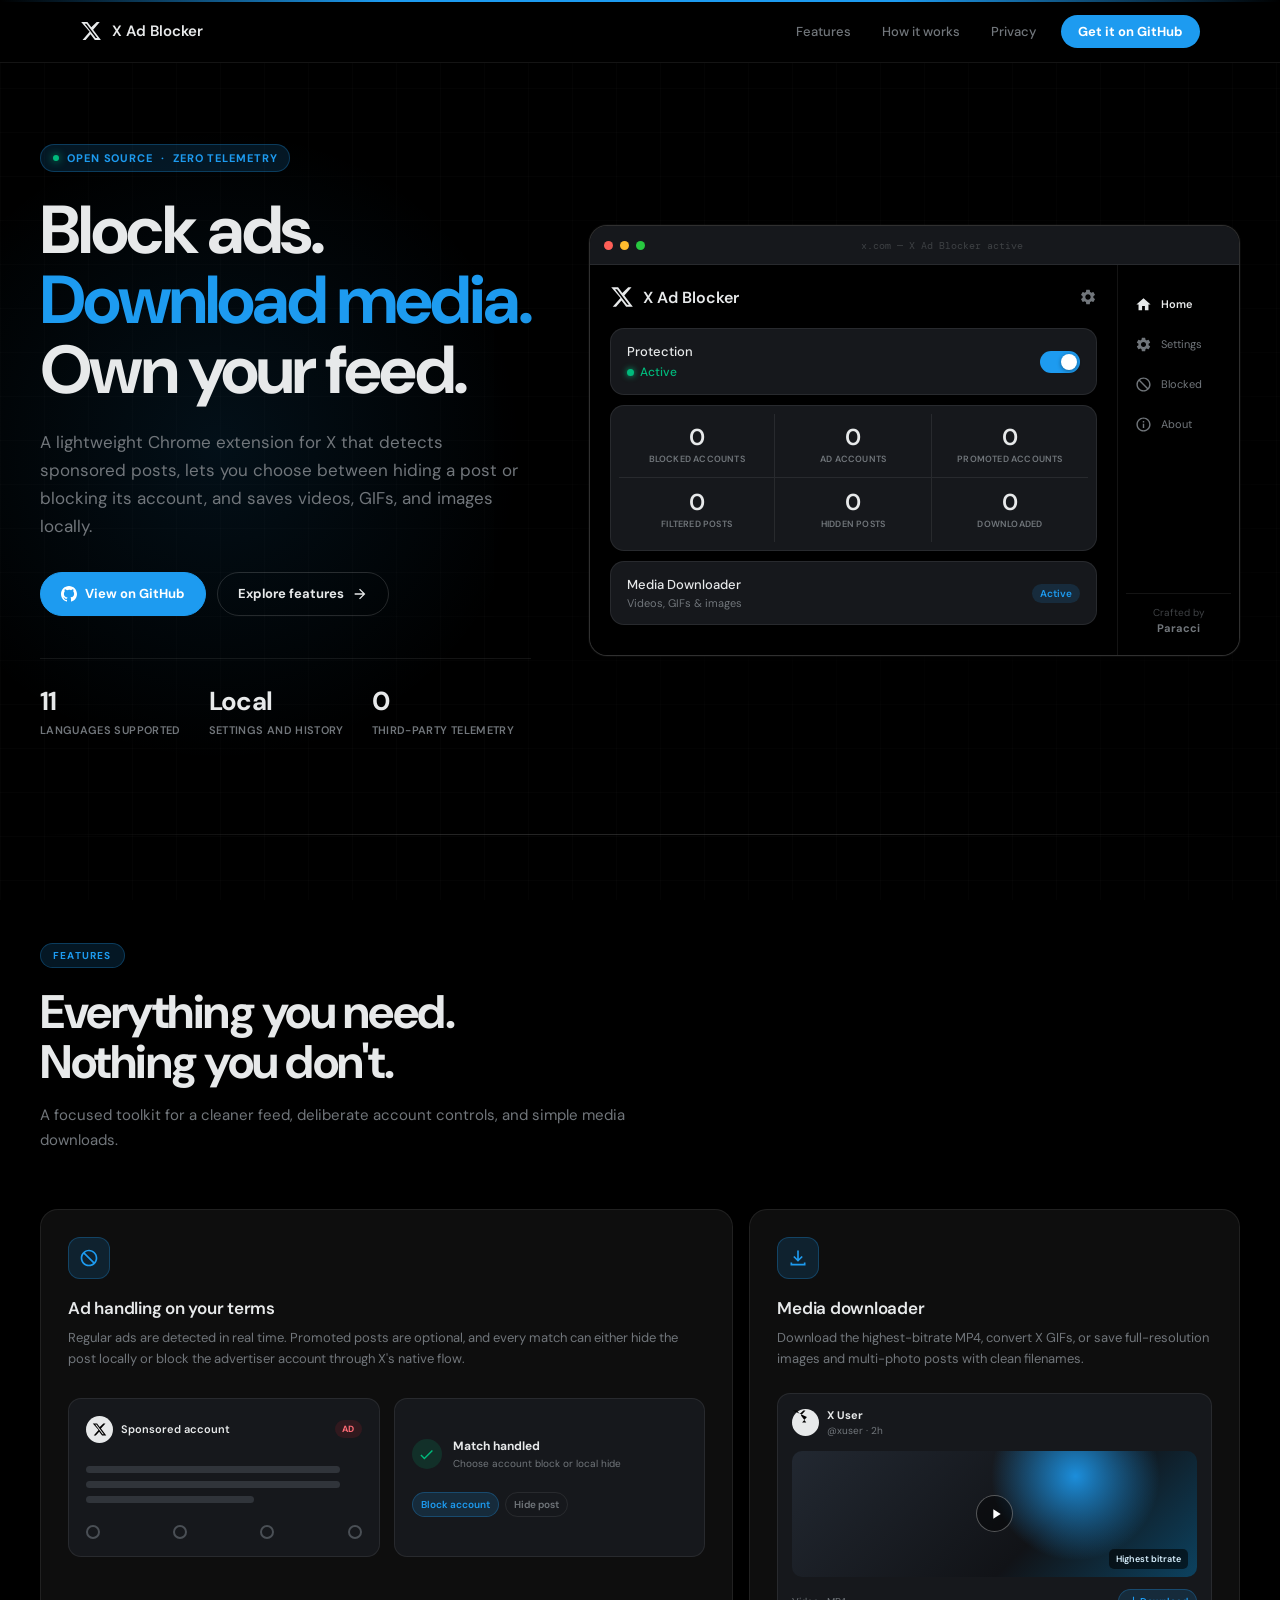
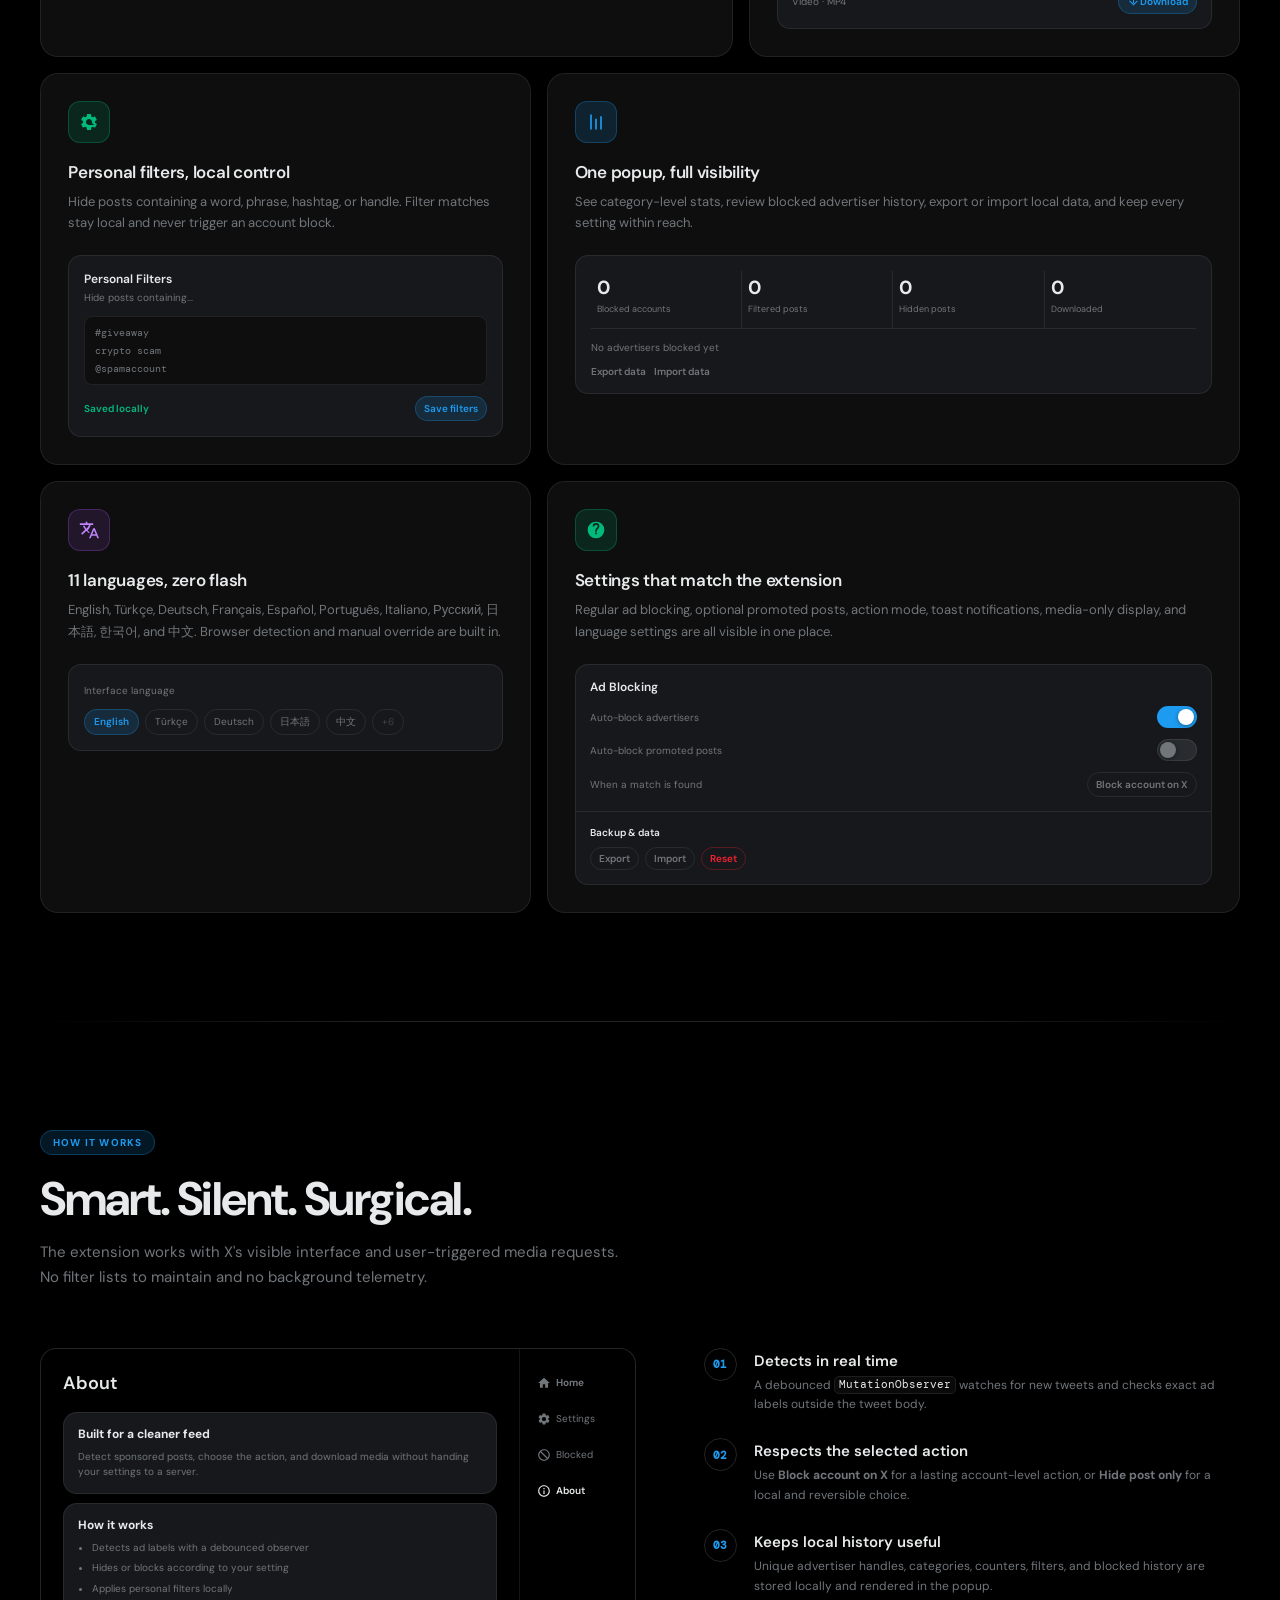
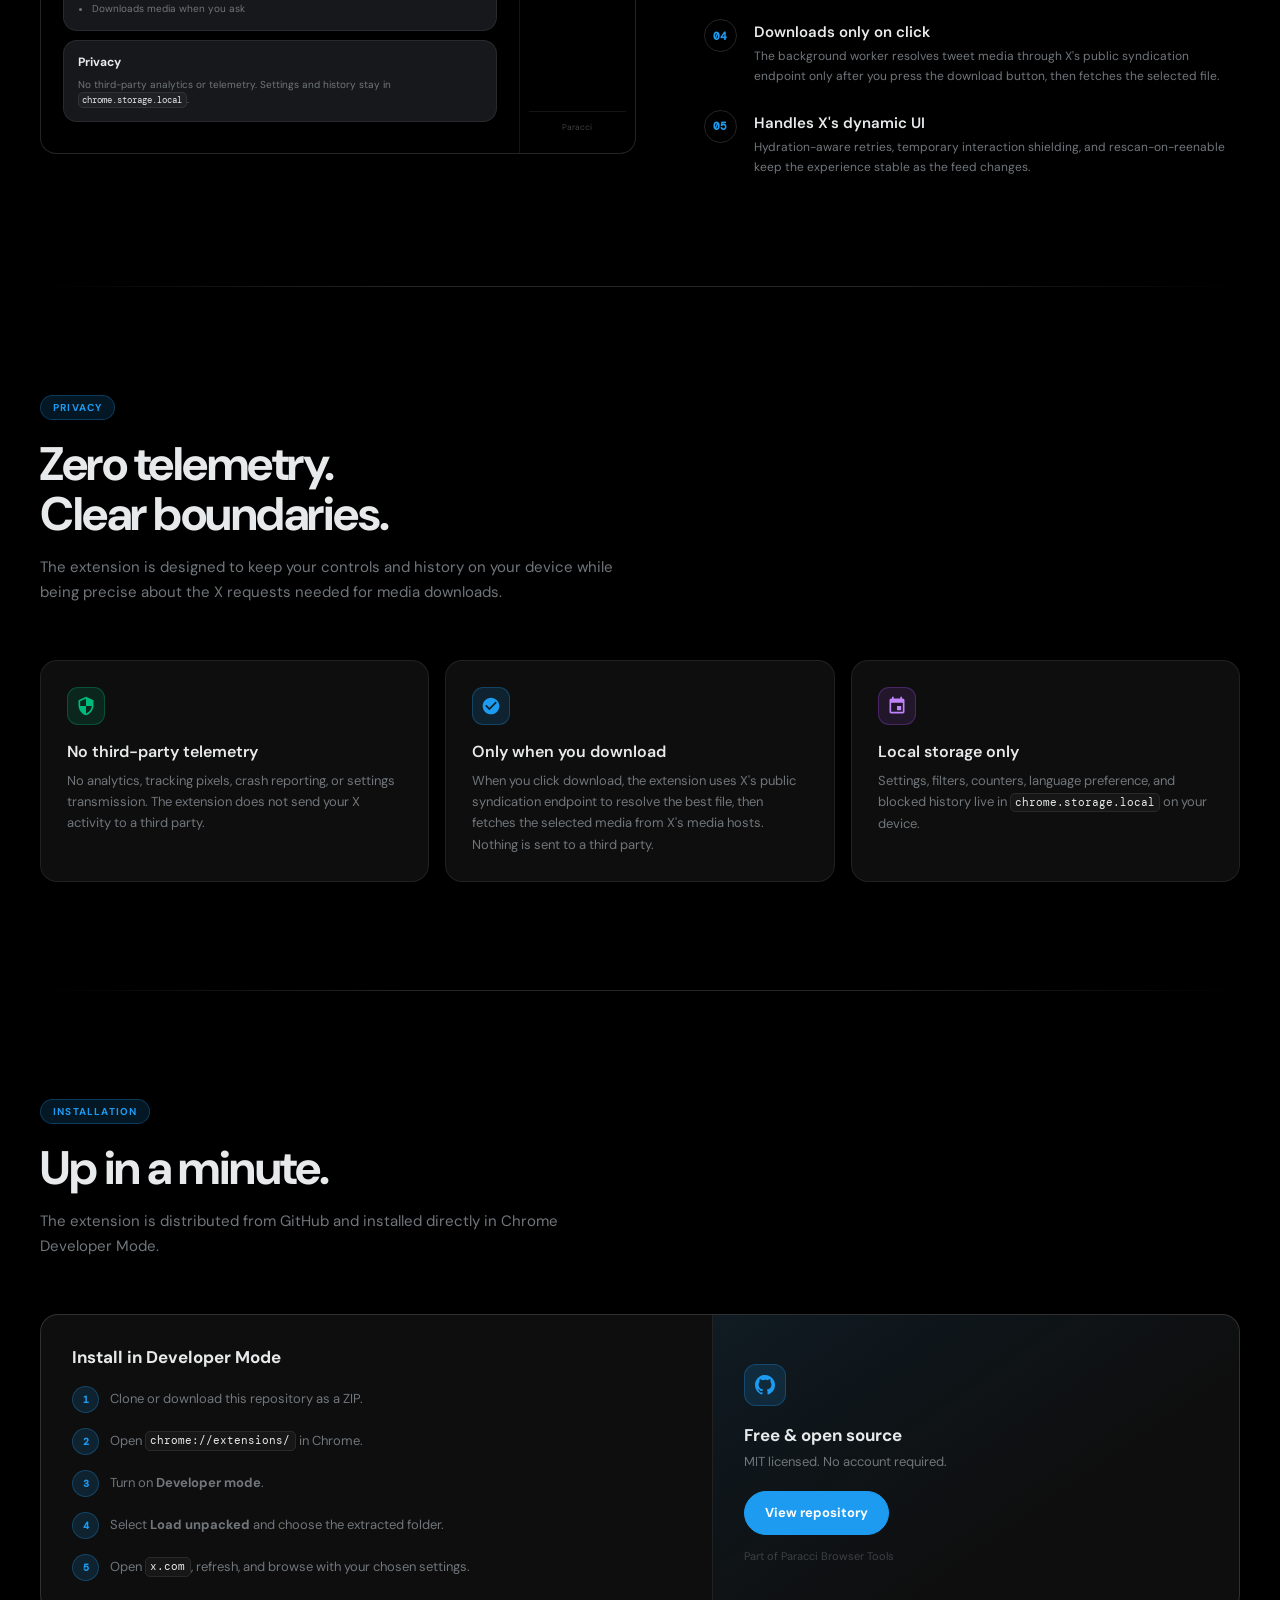
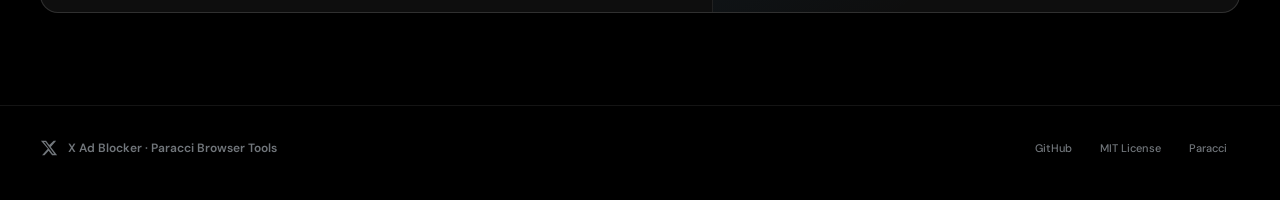
==== commit 9c9d22ad: "feat(landing): align showcase with extension UI Extract the landing assets, share the X-native theme" ====
--- a/index.html
+++ b/index.html
@@ -4,2307 +4,643 @@
 <head>
   <meta charset="UTF-8">
   <meta name="viewport" content="width=device-width, initial-scale=1.0">
-  <!-- SEO & Open Graph Meta Tags -->
-  <title>X Auto Ad Blocker — Block Ads. Download Media. Own Your Feed.</title>
+  <meta name="theme-color" content="#000000">
   <meta name="description"
-    content="A lightweight Chrome extension that permanently blocks advertisers on X and lets you save videos, GIFs and images — all client-side, no data ever collected.">
+    content="A privacy-first Chrome extension for X that detects sponsored posts, lets you hide or block advertiser accounts, and downloads videos, GIFs, and images.">
   <meta property="og:title" content="X Auto Ad Blocker">
   <meta property="og:description"
-    content="A lightweight Chrome extension that permanently blocks advertisers on X and lets you save videos, GIFs and images. 100% Client-side.">
+    content="A privacy-first Chrome extension for X with local controls, media downloads, and no third-party telemetry.">
   <meta property="og:type" content="website">
-  <meta property="og:url" content="https://github.com/Paracci/x-auto-ad-blocker">
+  <meta property="og:url" content="https://paracci.github.io/x-auto-ad-blocker/">
   <meta name="twitter:card" content="summary_large_image">
   <meta name="twitter:title" content="X Auto Ad Blocker">
-  <meta name="twitter:description" content="Block advertisers on X automatically and download media. Zero telemetry.">
-  <!-- Favicon -->
+  <meta name="twitter:description"
+    content="Choose how sponsored posts are handled, download media, and keep your settings on your device.">
+  <title>X Auto Ad Blocker — Take back your X feed</title>
+
   <link rel="icon"
-    href="data:image/svg+xml,<svg xmlns=%22http://www.w3.org/2000/svg%22 viewBox=%220 0 24 24%22><path fill=%22%231d9bf0%22 d=%22M18.244 2.25h3.308l-7.227 8.26 8.502 11.24H16.17l-4.714-6.231-5.401 6.231H2.747l7.73-8.835L1.254 2.25H8.08l4.259 5.63L18.244 2.25zm-1.161 17.52h1.833L7.084 4.126H5.117L17.083 19.77z%22/></svg>">
+    href="data:image/svg+xml,<svg xmlns=%22http://www.w3.org/2000/svg%22 viewBox=%220 0 24 24%22><path fill=%22%23e7e9ea%22 d=%22M18.244 2.25h3.308l-7.227 8.26 8.502 11.24H16.17l-4.714-6.231-5.401 6.231H2.747l7.73-8.835L1.254 2.25H8.08l4.259 5.63L18.244 2.25zm-1.161 17.52h1.833L7.084 4.126H5.117L17.083 19.77z%22/></svg>">
   <link rel="preconnect" href="https://fonts.googleapis.com">
+  <link rel="preconnect" href="https://fonts.gstatic.com" crossorigin>
   <link
     href="https://fonts.googleapis.com/css2?family=DM+Sans:wght@300;400;500;600;700&family=DM+Mono:wght@400;500&display=swap"
     rel="stylesheet">
-  <style>
-    :root {
-      --x-blue: #1d9bf0;
-      --x-blue-dim: #1a8cd8;
-      --x-blue-glow: rgba(29, 155, 240, 0.10);
-      --x-blue-border: rgba(29, 155, 240, 0.22);
-      --x-green: #00ba7c;
-      --x-green-glow: rgba(0, 186, 124, 0.15);
-      --x-green-border: rgba(0, 186, 124, 0.35);
-      --x-red: #f4212e;
-      --bg: #000;
-      --bg2: #0a0a0a;
-      --bg3: #111;
-      --bg4: #161616;
-      --border: rgba(255, 255, 255, 0.07);
-      --border2: rgba(255, 255, 255, 0.12);
-      --t1: #e7e9ea;
-      --t2: #71767b;
-      --t3: #3e4144;
-    }
-
-    *,
-    *::before,
-    *::after {
-      box-sizing: border-box;
-      margin: 0;
-      padding: 0;
-    }
-
-    html {
-      scroll-behavior: smooth;
-      scrollbar-width: thin;
-      scrollbar-color: #333639 var(--bg);
-    }
-
-    /* ── CUSTOM SCROLLBAR ── */
-    ::-webkit-scrollbar {
-      width: 10px;
-      background: var(--bg);
-    }
-
-    ::-webkit-scrollbar-thumb {
-      background: #222;
-      border: 2px solid var(--bg);
-      border-radius: 999px;
-    }
-
-    ::-webkit-scrollbar-thumb:hover {
-      background: #333;
-    }
-
-    body {
-      background: var(--bg);
-      color: var(--t1);
-      font-family: 'DM Sans', sans-serif;
-      -webkit-font-smoothing: antialiased;
-      overflow-x: hidden;
-    }
-
-    /* ── NOISE TEXTURE OVERLAY ── */
-    body::before {
-      content: '';
-      position: fixed;
-      inset: 0;
-      background-image:
-        linear-gradient(rgba(255, 255, 255, 0.015) 1px, transparent 1px),
-        linear-gradient(90deg, rgba(255, 255, 255, 0.015) 1px, transparent 1px);
-      background-size: 44px 44px;
-      pointer-events: none;
-      z-index: 0;
-    }
-
-    /* ── TOP BLUE BAR ── */
-    body::after {
-      content: '';
-      position: fixed;
-      top: 0;
-      left: 0;
-      right: 0;
-      height: 2px;
-      background: linear-gradient(90deg, transparent 0%, var(--x-blue) 30%, var(--x-blue) 70%, transparent 100%);
-      z-index: 1000;
-    }
-
-    /* ── NAV ── */
-    nav {
-      position: fixed;
-      top: 0;
-      left: 0;
-      right: 0;
-      z-index: 999;
-      display: flex;
-      align-items: center;
-      justify-content: space-between;
-      padding: 0 40px;
-      height: 60px;
-      border-bottom: 1px solid var(--border);
-      background: rgba(0, 0, 0, 0.82);
-      backdrop-filter: blur(20px);
-      -webkit-backdrop-filter: blur(20px);
-    }
-
-    .nav-logo {
-      display: flex;
-      align-items: center;
-      gap: 10px;
-      font-size: 15px;
-      font-weight: 600;
-      color: var(--t1);
-      text-decoration: none;
-    }
-
-    .nav-logo svg {
-      width: 22px;
-      height: 22px;
-      fill: var(--t1);
-    }
-
-    .nav-links {
-      display: flex;
-      align-items: center;
-      gap: 6px;
-    }
-
-    .nav-link {
-      color: var(--t2);
-      text-decoration: none;
-      font-size: 13.5px;
-      font-weight: 500;
-      padding: 6px 14px;
-      border-radius: 999px;
-      transition: all 0.2s;
-    }
-
-    .nav-link:hover {
-      color: var(--t1);
-      background: rgba(255, 255, 255, 0.06);
-    }
-
-    .nav-cta {
-      background: var(--x-blue);
-      color: #fff !important;
-      padding: 7px 18px;
-      border-radius: 999px;
-      font-weight: 600;
-      font-size: 13px;
-      text-decoration: none;
-      transition: background 0.2s;
-    }
-
-    .nav-cta:hover {
-      background: #1a8cd8 !important;
-      color: #fff !important;
-    }
-
-    /* ── HERO ── */
-    .hero {
-      position: relative;
-      min-height: 100vh;
-      display: flex;
-      align-items: center;
-      padding: 120px 40px 80px;
-      max-width: 1200px;
-      margin: 0 auto;
-      gap: 80px;
-    }
-
-    .hero-glow {
-      position: absolute;
-      top: 20%;
-      left: -10%;
-      width: 600px;
-      height: 600px;
-      background: radial-gradient(circle, rgba(29, 155, 240, 0.08) 0%, transparent 70%);
-      pointer-events: none;
-      z-index: 0;
-    }
-
-    .hero-content {
-      position: relative;
-      z-index: 1;
-      flex: 1;
-      max-width: 560px;
-    }
-
-    .hero-badge {
-      display: inline-flex;
-      align-items: center;
-      gap: 7px;
-      background: var(--x-blue-glow);
-      border: 1px solid var(--x-blue-border);
-      color: var(--x-blue);
-      font-size: 12px;
-      font-weight: 600;
-      padding: 5px 12px;
-      border-radius: 999px;
-      letter-spacing: 0.3px;
-      margin-bottom: 28px;
-      text-transform: uppercase;
-    }
-
-    .hero-badge::before {
-      content: '';
-      width: 6px;
-      height: 6px;
-      border-radius: 50%;
-      background: var(--x-green);
-      box-shadow: 0 0 8px var(--x-green);
-      animation: pulse 2s ease-in-out infinite;
-    }
-
-    @keyframes pulse {
-
-      0%,
-      100% {
-        opacity: 1;
-      }
-
-      50% {
-        opacity: 0.4;
-      }
-    }
-
-    h1 {
-      font-size: clamp(36px, 5vw, 60px);
-      font-weight: 700;
-      line-height: 1.08;
-      letter-spacing: -1.5px;
-      color: var(--t1);
-      margin-bottom: 22px;
-    }
-
-    h1 .accent {
-      color: var(--x-blue);
-    }
-
-    .hero-sub {
-      font-size: 17px;
-      font-weight: 400;
-      color: var(--t2);
-      line-height: 1.65;
-      margin-bottom: 36px;
-      max-width: 480px;
-    }
-
-    .hero-actions {
-      display: flex;
-      align-items: center;
-      gap: 12px;
-      flex-wrap: wrap;
-    }
-
-    .btn-primary {
-      display: inline-flex;
-      align-items: center;
-      gap: 8px;
-      background: var(--x-blue);
-      color: #fff;
-      border: none;
-      padding: 12px 24px;
-      border-radius: 999px;
-      font-size: 14px;
-      font-weight: 600;
-      font-family: 'DM Sans', sans-serif;
-      cursor: pointer;
-      text-decoration: none;
-      transition: all 0.2s;
-    }
-
-    .btn-primary:hover {
-      background: #1a8cd8;
-      transform: translateY(-1px);
-    }
-
-    .btn-secondary {
-      display: inline-flex;
-      align-items: center;
-      gap: 8px;
-      background: transparent;
-      color: var(--t1);
-      border: 1px solid var(--border2);
-      padding: 12px 24px;
-      border-radius: 999px;
-      font-size: 14px;
-      font-weight: 500;
-      font-family: 'DM Sans', sans-serif;
-      cursor: pointer;
-      text-decoration: none;
-      transition: all 0.2s;
-    }
-
-    .btn-secondary:hover {
-      background: rgba(255, 255, 255, 0.06);
-    }
-
-    .hero-stats {
-      display: flex;
-      gap: 32px;
-      margin-top: 44px;
-      padding-top: 32px;
-      border-top: 1px solid var(--border);
-    }
-
-    .hero-stat-val {
-      font-size: 28px;
-      font-weight: 700;
-      letter-spacing: -0.5px;
-      color: var(--t1);
-    }
-
-    .hero-stat-label {
-      font-size: 12px;
-      color: var(--t2);
-      text-transform: uppercase;
-      letter-spacing: 0.5px;
-      margin-top: 3px;
-      font-weight: 500;
-    }
-
-    /* ── POPUP MOCKUP (actual extension UI) ── */
-    .hero-visual {
-      position: relative;
-      z-index: 1;
-      flex-shrink: 0;
-    }
-
-    .browser-frame {
-      background: var(--bg3);
-      border: 1px solid var(--border2);
-      border-radius: 16px;
-      overflow: hidden;
-      box-shadow: 0 0 0 1px rgba(255, 255, 255, 0.04), 0 40px 80px rgba(0, 0, 0, 0.6);
-    }
-
-    .browser-bar {
-      background: var(--bg4);
-      border-bottom: 1px solid var(--border);
-      display: flex;
-      align-items: center;
-      gap: 8px;
-      padding: 10px 14px;
-    }
-
-    .browser-dot {
-      width: 10px;
-      height: 10px;
-      border-radius: 50%;
-    }
-
-    .browser-dot.r {
-      background: #ff5f57;
-    }
-
-    .browser-dot.y {
-      background: #febc2e;
-    }
-
-    .browser-dot.g {
-      background: #28c840;
-    }
-
-    .browser-bar-url {
-      flex: 1;
-      text-align: center;
-      font-size: 11px;
-      color: var(--t3);
-      font-family: 'DM Mono', monospace;
-    }
-
-    /* ── EXACT POPUP REPLICA ── */
-    .ext-popup {
-      width: 460px;
-      height: 360px;
-      background: #000;
-      color: #e7e9ea;
-      overflow: hidden;
-      font-family: 'DM Sans', sans-serif;
-      display: flex;
-    }
-
-    .ext-content {
-      flex: 1;
-      min-width: 0;
-      padding: 20px;
-      overflow-y: auto;
-      scrollbar-width: thin;
-      scrollbar-color: #333639 transparent;
-    }
-
-    .ext-content::-webkit-scrollbar {
-      width: 4px;
-    }
-
-    .ext-content::-webkit-scrollbar-thumb {
-      background: #333639;
-      border-radius: 4px;
-    }
-
-    .ext-card {
-      background: #16181c;
-      border: 1px solid rgba(255, 255, 255, 0.08);
-      border-radius: 14px;
-      padding: 14px 16px;
-      margin-bottom: 10px;
-    }
-
-    .ext-card-row {
-      display: flex;
-      justify-content: space-between;
-      align-items: center;
-      gap: 10px;
-    }
-
-    .ext-row-label {
-      font-size: 14px;
-      font-weight: 500;
-      color: #e7e9ea;
-    }
-
-    .ext-row-sub {
-      font-size: 12px;
-      color: #71767b;
-      margin-top: 2px;
-    }
-
-    .ext-status-row {
-      display: flex;
-      align-items: center;
-      gap: 6px;
-      margin-top: 4px;
-    }
-
-    .ext-dot {
-      width: 7px;
-      height: 7px;
-      border-radius: 50%;
-      background: #00ba7c;
-      box-shadow: 0 0 6px #00ba7c;
-      flex-shrink: 0;
-    }
-
-    .ext-status-text {
-      font-size: 13px;
-      font-weight: 500;
-      color: #00ba7c;
-    }
-
-    .toggle-switch {
-      position: relative;
-      display: inline-block;
-      width: 40px;
-      height: 22px;
-      flex-shrink: 0;
-    }
-
-    .toggle-switch input {
-      opacity: 0;
-      width: 0;
-      height: 0;
-    }
-
-    .toggle-switch .slider {
-      position: absolute;
-      cursor: pointer;
-      inset: 0;
-      background: var(--bg3);
-      border: 1px solid var(--border);
-      border-radius: 22px;
-      transition: 0.25s;
-    }
-
-    .toggle-switch .slider::before {
-      content: '';
-      position: absolute;
-      width: 16px;
-      height: 16px;
-      left: 2px;
-      bottom: 2px;
-      background: var(--t2);
-      border-radius: 50%;
-      transition: 0.25s cubic-bezier(0.34, 1.56, 0.64, 1);
-      box-shadow: 0 1px 4px rgba(0, 0, 0, 0.4);
-    }
-
-    .toggle-switch input:checked+.slider {
-      background: var(--x-blue);
-      border-color: transparent;
-    }
-
-    .toggle-switch input:checked+.slider::before {
-      transform: translateX(18px);
-      background: #fff;
-    }
-
-    .ext-stats {
-      display: flex;
-      align-items: center;
-    }
-
-    .ext-stat-block {
-      display: flex;
-      flex-direction: column;
-      align-items: center;
-      flex: 1;
-      padding: 10px 0;
-    }
-
-    .ext-stat-val {
-      font-size: 34px;
-      font-weight: 600;
-      color: #e7e9ea;
-      letter-spacing: -1px;
-      line-height: 1;
-    }
-
-    .ext-stat-label {
-      font-size: 11px;
-      color: #71767b;
-      text-transform: uppercase;
-      letter-spacing: 0.5px;
-      margin-top: 4px;
-      font-weight: 500;
-    }
-
-    .ext-btn-manage {
-      display: flex;
-      align-items: center;
-      justify-content: center;
-      width: 100%;
-      padding: 8px 0;
-      margin-top: 14px;
-      background: var(--x-blue-glow);
-      border: 1px solid var(--x-blue-border);
-      color: var(--x-blue);
-      border-radius: 8px;
-      font-size: 13px;
-      font-weight: 600;
-      cursor: pointer;
-      transition: all 0.2s;
-    }
-
-    .ext-btn-manage:hover {
-      background: var(--x-blue);
-      color: #fff;
-    }
-
-    .ext-stat-divider {
-      width: 1px;
-      height: 40px;
-      background: rgba(255, 255, 255, 0.08);
-    }
-
-    .ext-badge {
-      font-size: 11px;
-      font-weight: 600;
-      padding: 2px 8px;
-      border-radius: 999px;
-      background: rgba(29, 155, 240, 0.15);
-      color: #1d9bf0;
-      white-space: nowrap;
-    }
-
-    .ext-header {
-      display: flex;
-      align-items: center;
-      gap: 10px;
-      margin-bottom: 20px;
-    }
-
-    .ext-header svg {
-      width: 28px;
-      height: 28px;
-      fill: #e7e9ea;
-      flex-shrink: 0;
-    }
-
-    .ext-header h1 {
-      font-size: 18px;
-      font-weight: 600;
-      letter-spacing: -0.3px;
-      color: #e7e9ea;
-    }
-
-    /* Sidebar */
-    .ext-sidebar {
-      width: 140px;
-      flex-shrink: 0;
-      background: #000;
-      border-left: 1px solid rgba(255, 255, 255, 0.08);
-      display: flex;
-      flex-direction: column;
-      padding: 20px 8px;
-    }
-
-    .ext-nav {
-      flex: 1;
-      display: flex;
-      flex-direction: column;
-      gap: 2px;
-    }
-
-    .ext-nav-item {
-      background: transparent;
-      border: none;
-      color: #71767b;
-      display: flex;
-      align-items: center;
-      gap: 10px;
-      padding: 8px 10px;
-      min-height: 40px;
-      border-radius: 999px;
-      font-size: 12px;
-      font-weight: 400;
-      cursor: pointer;
-      font-family: 'DM Sans', sans-serif;
-      width: 100%;
-      transition: all 0.15s;
-    }
-
-    .ext-nav-item svg {
-      fill: #71767b;
-      width: 18px;
-      height: 18px;
-      flex-shrink: 0;
-    }
-
-    .ext-nav-item.active {
-      color: #e7e9ea;
-      font-weight: 600;
-    }
-
-    .ext-nav-item.active svg {
-      fill: #e7e9ea;
-    }
-
-    .ext-footer {
-      padding-top: 12px;
-      border-top: 1px solid rgba(255, 255, 255, 0.08);
-      text-align: center;
-    }
-
-    .ext-credit-text {
-      font-size: 11px;
-      color: #3e4144;
-      display: block;
-    }
-
-    .ext-credit-brand {
-      font-size: 12px;
-      font-weight: 600;
-      color: #71767b;
-      display: block;
-      margin-top: 2px;
-    }
-
-    /* ── SECTION WRAPPER ── */
-    section {
-      position: relative;
-      z-index: 1;
-      max-width: 1200px;
-      margin: 0 auto;
-      padding: 100px 40px;
-    }
-
-    .section-label {
-      display: inline-flex;
-      align-items: center;
-      gap: 8px;
-      font-size: 11px;
-      font-weight: 700;
-      letter-spacing: 1.2px;
-      text-transform: uppercase;
-      color: var(--x-blue);
-      background: var(--x-blue-glow);
-      border: 1px solid var(--x-blue-border);
-      padding: 5px 13px;
-      border-radius: 999px;
-      margin-bottom: 20px;
-    }
-
-    .section-title {
-      font-size: clamp(28px, 3.5vw, 44px);
-      font-weight: 700;
-      letter-spacing: -1px;
-      line-height: 1.1;
-      color: var(--t1);
-      margin-bottom: 16px;
-    }
-
-    .section-sub {
-      font-size: 16px;
-      color: var(--t2);
-      line-height: 1.6;
-      max-width: 520px;
-    }
-
-    /* ── DIVIDER ── */
-    .section-divider {
-      width: 100%;
-      height: 1px;
-      background: linear-gradient(90deg, transparent, var(--border2) 30%, var(--border2) 70%, transparent);
-    }
-
-    /* ── FEATURES GRID ── */
-    .features-grid {
-      display: grid;
-      grid-template-columns: repeat(3, 1fr);
-      gap: 16px;
-      margin-top: 60px;
-    }
-
-    .feature-card {
-      background: var(--bg3);
-      border: 1px solid var(--border);
-      border-radius: 18px;
-      padding: 28px;
-      position: relative;
-      overflow: visible;
-      transition: border-color 0.25s, transform 0.25s;
-    }
-
-    .feature-card:hover {
-      border-color: rgba(29, 155, 240, 0.3);
-      transform: translateY(-3px);
-    }
-
-    .feature-card::before {
-      content: '';
-      position: absolute;
-      top: 0;
-      left: 0;
-      right: 0;
-      height: 1px;
-      border-radius: 18px 18px 0 0;
-      background: linear-gradient(90deg, transparent, rgba(29, 155, 240, 0.4), transparent);
-      opacity: 0;
-      transition: opacity 0.25s;
-    }
-
-    .feature-card:hover::before {
-      opacity: 1;
-    }
-
-    .feature-icon {
-      width: 44px;
-      height: 44px;
-      border-radius: 12px;
-      background: var(--x-blue-glow);
-      border: 1px solid var(--x-blue-border);
-      display: flex;
-      align-items: center;
-      justify-content: center;
-      margin-bottom: 18px;
-    }
-
-    .feature-icon svg {
-      width: 20px;
-      height: 20px;
-      fill: var(--x-blue);
-    }
-
-    .feature-card h3 {
-      font-size: 16px;
-      font-weight: 600;
-      color: var(--t1);
-      margin-bottom: 8px;
-      letter-spacing: -0.2px;
-    }
-
-    .feature-card p {
-      font-size: 13.5px;
-      color: var(--t2);
-      line-height: 1.65;
-    }
-
-    .feature-card.wide {
-      grid-column: span 2;
-      display: flex;
-      flex-direction: column;
-      gap: 28px;
-    }
-
-    .feature-card.wide .feature-text {
-      flex: 1;
-    }
-
-    /* ── HOW IT WORKS ── */
-    .how-split {
-      display: grid;
-      grid-template-columns: 1fr 1fr;
-      gap: 80px;
-      align-items: center;
-      margin-top: 60px;
-    }
-
-    .how-split-right {
-      display: flex;
-      flex-direction: column;
-      gap: 20px;
-    }
-
-    .step-row {
-      display: flex;
-      gap: 18px;
-      align-items: flex-start;
-      opacity: 0;
-      transform: translateY(16px);
-      transition: opacity 0.5s ease, transform 0.5s ease;
-    }
-
-    .step-row.visible {
-      opacity: 1;
-      transform: translateY(0);
-    }
-
-    .step-num {
-      width: 32px;
-      height: 32px;
-      border-radius: 50%;
-      border: 1px solid var(--border2);
-      display: flex;
-      align-items: center;
-      justify-content: center;
-      font-size: 12px;
-      font-weight: 700;
-      color: var(--x-blue);
-      flex-shrink: 0;
-      margin-top: 2px;
-      font-family: 'DM Mono', monospace;
-    }
-
-    .step-body h4 {
-      font-size: 15px;
-      font-weight: 600;
-      color: var(--t1);
-      margin-bottom: 5px;
-    }
-
-    .step-body p {
-      font-size: 13px;
-      color: var(--t2);
-      line-height: 1.6;
-    }
-
-    /* ── SETTINGS MOCKUP ── */
-    .settings-mockup {
-      background: #000;
-      border: 1px solid var(--border2);
-      border-radius: 16px;
-      overflow: hidden;
-      box-shadow: 0 30px 60px rgba(0, 0, 0, 0.5);
-    }
-
-    .settings-popup {
-      width: 100%;
-      height: auto;
-      background: #000;
-      color: #e7e9ea;
-      display: flex;
-    }
-
-    .settings-content {
-      flex: 1;
-      padding: 20px;
-      overflow-y: auto;
-      scrollbar-width: none;
-    }
-
-    .settings-content::-webkit-scrollbar {
-      display: none;
-    }
-
-    .settings-card {
-      background: #16181c;
-      border: 1px solid rgba(255, 255, 255, 0.08);
-      border-radius: 14px;
-      padding: 14px 16px;
-      margin-bottom: 10px;
-    }
-
-    .settings-h2 {
-      font-size: 11px;
-      font-weight: 600;
-      color: #71767b;
-      text-transform: uppercase;
-      letter-spacing: 0.8px;
-      margin-bottom: 12px;
-    }
-
-    .settings-row {
-      display: flex;
-      justify-content: space-between;
-      align-items: center;
-    }
-
-    .settings-row+.settings-row {
-      margin-top: 14px;
-      padding-top: 14px;
-      border-top: 1px solid rgba(255, 255, 255, 0.08);
-    }
-
-    .s-slider {
-      position: relative;
-      width: 40px;
-      height: 22px;
-      flex-shrink: 0;
-    }
-
-    .s-slider-track {
-      position: absolute;
-      inset: 0;
-      border-radius: 22px;
-    }
-
-    .s-slider-thumb {
-      position: absolute;
-      width: 16px;
-      height: 16px;
-      top: 3px;
-      border-radius: 50%;
-      background: #fff;
-      box-shadow: 0 1px 4px rgba(0, 0, 0, 0.4);
-    }
-
-    /* ── PRIVACY SECTION ── */
-    .privacy-grid {
-      display: grid;
-      grid-template-columns: repeat(3, 1fr);
-      gap: 16px;
-      margin-top: 50px;
-    }
-
-    .privacy-card {
-      background: var(--bg3);
-      border: 1px solid var(--border);
-      border-radius: 18px;
-      padding: 28px;
-    }
-
-    .privacy-icon {
-      font-size: 24px;
-      margin-bottom: 14px;
-      display: block;
-    }
-
-    .privacy-card h3 {
-      font-size: 15px;
-      font-weight: 600;
-      color: var(--t1);
-      margin-bottom: 8px;
-    }
-
-    .privacy-card p {
-      font-size: 13px;
-      color: var(--t2);
-      line-height: 1.65;
-    }
-
-    /* ── INSTALL ── */
-    .install-box {
-      background: var(--bg4);
-      border: 1px solid var(--border);
-      border-radius: 20px;
-      overflow: hidden;
-      display: grid;
-      grid-template-columns: 1fr 280px;
-      margin-top: 50px;
-    }
-
-    .install-steps {
-      padding: 36px;
-      display: flex;
-      flex-direction: column;
-      gap: 20px;
-    }
-
-    .install-step {
-      display: flex;
-      align-items: flex-start;
-      gap: 14px;
-      font-size: 14px;
-      color: var(--t2);
-      line-height: 1.6;
-    }
-
-    .install-step-num {
-      width: 24px;
-      height: 24px;
-      border-radius: 8px;
-      background: var(--x-blue-glow);
-      border: 1px solid var(--x-blue-border);
-      display: flex;
-      align-items: center;
-      justify-content: center;
-      font-size: 11px;
-      font-weight: 800;
-      color: var(--x-blue);
-      flex-shrink: 0;
-      font-family: 'DM Mono', monospace;
-      margin-top: 1px;
-    }
-
-    .install-step strong {
-      color: var(--t1);
-    }
-
-    .code-tag {
-      background: rgba(255, 255, 255, 0.07);
-      border: 1px solid var(--border2);
-      border-radius: 5px;
-      padding: 1px 7px;
-      font-family: 'DM Mono', monospace;
-      font-size: 12px;
-      color: #8ab4f8;
-    }
-
-    .install-cta {
-      background: var(--bg3);
-      border-left: 1px solid var(--border);
-      padding: 36px;
-      display: flex;
-      flex-direction: column;
-      align-items: flex-start;
-      justify-content: center;
-      gap: 12px;
-    }
-
-    .install-cta h3 {
-      font-size: 18px;
-      font-weight: 800;
-      color: var(--t1);
-      letter-spacing: -0.4px;
-    }
-
-    .install-cta p {
-      font-size: 13px;
-      color: var(--t2);
-    }
-
-    /* ── FOOTER ── */
-    footer {
-      border-top: 1px solid var(--border);
-      padding: 32px 40px;
-      display: flex;
-      align-items: center;
-      justify-content: space-between;
-      max-width: 1200px;
-      margin: 0 auto;
-    }
-
-    .footer-brand {
-      display: flex;
-      align-items: center;
-      gap: 10px;
-      font-size: 13px;
-      font-weight: 600;
-      color: var(--t2);
-      text-decoration: none;
-    }
-
-    .footer-brand svg {
-      width: 18px;
-      height: 18px;
-      fill: var(--t2);
-    }
-
-    .footer-links {
-      display: flex;
-      gap: 24px;
-    }
-
-    .footer-link {
-      font-size: 13px;
-      color: var(--t3);
-      text-decoration: none;
-      transition: color 0.2s;
-    }
-
-    .footer-link:hover {
-      color: var(--t2);
-    }
-
-    /* ── ANIMATED COUNTER ── */
-    .counter {
-      font-variant-numeric: tabular-nums;
-    }
-
-    /* ── DOWNLOAD BTN DEMO ── */
-    .tweet-demo {
-      background: var(--bg3);
-      border: 1px solid var(--border2);
-      border-radius: 14px;
-      padding: 18px;
-      margin-top: 28px;
-    }
-
-    .tweet-demo-header {
-      display: flex;
-      align-items: center;
-      gap: 10px;
-      margin-bottom: 12px;
-    }
-
-    .tweet-avatar {
-      width: 36px;
-      height: 36px;
-      border-radius: 50%;
-      background: linear-gradient(135deg, #1d9bf0 0%, #0d5c9a 100%);
-      display: flex;
-      align-items: center;
-      justify-content: center;
-      font-size: 13px;
-      font-weight: 700;
-      color: #fff;
-    }
-
-    .tweet-name {
-      font-size: 14px;
-      font-weight: 600;
-      color: var(--t1);
-    }
-
-    .tweet-handle {
-      font-size: 12px;
-      color: var(--t2);
-    }
-
-    .tweet-text {
-      font-size: 13.5px;
-      color: var(--t1);
-      line-height: 1.55;
-      margin-bottom: 14px;
-    }
-
-    .tweet-media {
-      height: 120px;
-      background: linear-gradient(135deg, #0a1628 0%, #091220 100%);
-      border-radius: 10px;
-      display: flex;
-      align-items: center;
-      justify-content: center;
-      margin-bottom: 12px;
-      position: relative;
-      overflow: hidden;
-    }
-
-    .play-icon {
-      width: 40px;
-      height: 40px;
-      border-radius: 50%;
-      background: rgba(0, 0, 0, 0.6);
-      display: flex;
-      align-items: center;
-      justify-content: center;
-    }
-
-    .play-icon svg {
-      width: 18px;
-      height: 18px;
-      fill: #fff;
-      margin-left: 2px;
-    }
-
-    .tweet-actions {
-      display: flex;
-      align-items: center;
-      gap: 20px;
-    }
-
-    .tweet-action {
-      display: flex;
-      align-items: center;
-      gap: 5px;
-      font-size: 12px;
-      color: var(--t2);
-    }
-
-    .tweet-action svg {
-      width: 16px;
-      height: 16px;
-      fill: var(--t2);
-    }
-
-    .tweet-download-btn {
-      margin-left: auto;
-      display: flex;
-      align-items: center;
-      gap: 6px;
-      background: var(--x-blue-glow);
-      border: 1px solid var(--x-blue-border);
-      color: var(--x-blue);
-      font-size: 12px;
-      font-weight: 600;
-      padding: 5px 12px;
-      border-radius: 999px;
-      cursor: pointer;
-      font-family: 'DM Sans', sans-serif;
-      animation: btnAppear 1.5s ease-out 0.8s both;
-      transition: transform 0.2s, background 0.2s, color 0.2s;
-    }
-
-    .tweet-download-btn:hover {
-      background: var(--x-blue);
-      color: #fff;
-      transform: scale(1.04);
-    }
-
-    .tweet-download-btn:hover svg {
-      fill: #fff;
-    }
-
-    @keyframes btnAppear {
-      0% {
-        opacity: 0;
-        transform: scale(0.8);
-      }
-
-      60% {
-        transform: scale(1.05);
-      }
-
-      100% {
-        opacity: 1;
-        transform: scale(1);
-      }
-    }
-
-    .tweet-download-btn svg {
-      width: 13px;
-      height: 13px;
-      fill: var(--x-blue);
-      transition: fill 0.2s;
-    }
-
-    /* ── TOAST DEMO ── */
-    .toast-demo {
-      display: flex;
-      flex-direction: column;
-      gap: 12px;
-      margin-top: 28px;
-    }
-
-    .toast {
-      background: var(--bg4);
-      border: 1px solid var(--border2);
-      border-left: 3px solid var(--x-green);
-      border-radius: 10px;
-      padding: 12px 14px;
-      display: flex;
-      align-items: center;
-      gap: 12px;
-      width: 100%;
-      max-width: 340px;
-      animation: toastIn 0.4s ease-out forwards;
-    }
-
-    .toast:nth-child(2) {
-      animation-delay: 0.3s;
-      opacity: 0;
-      animation-fill-mode: both;
-    }
-
-    .toast:nth-child(3) {
-      animation-delay: 0.6s;
-      opacity: 0;
-      animation-fill-mode: both;
-    }
-
-    @keyframes toastIn {
-      from {
-        opacity: 0;
-        transform: translateY(15px);
-      }
-
-      to {
-        opacity: 1;
-        transform: translateY(0);
-      }
-    }
-
-    .toast-icon {
-      width: 26px;
-      height: 26px;
-      border-radius: 50%;
-      background: rgba(0, 186, 124, 0.15);
-      display: flex;
-      align-items: center;
-      justify-content: center;
-      flex-shrink: 0;
-    }
-
-    .toast-icon svg {
-      width: 14px;
-      height: 14px;
-      fill: var(--x-green);
-    }
-
-    .toast-text strong {
-      font-size: 12px;
-      font-weight: 600;
-      color: var(--t1);
-      display: block;
-    }
-
-    .toast-text span {
-      font-size: 11px;
-      color: var(--t2);
-    }
-
-    /* ── BLOCKED LIST DEMO ── */
-    .blocked-demo {
-      background: #000;
-      border: 1px solid var(--border2);
-      border-radius: 14px;
-      overflow: hidden;
-      margin-top: 28px;
-    }
-
-    .blocked-demo-header {
-      padding: 16px 18px;
-      border-bottom: 1px solid var(--border);
-      font-size: 15px;
-      font-weight: 600;
-      color: var(--t1);
-    }
-
-    .blocked-row {
-      display: flex;
-      align-items: center;
-      justify-content: space-between;
-      padding: 11px 18px;
-      border-bottom: 1px solid var(--border);
-      transition: background 0.2s;
-    }
-
-    .blocked-row:hover {
-      background: rgba(255, 255, 255, 0.03);
-    }
-
-    .blocked-row:last-child {
-      border-bottom: none;
-    }
-
-    .blocked-handle {
-      font-size: 13px;
-      font-weight: 500;
-      color: var(--t1);
-      font-family: 'DM Mono', monospace;
-    }
-
-    .blocked-btn {
-      font-size: 11px;
-      font-weight: 600;
-      padding: 4px 10px;
-      border-radius: 999px;
-      border: 1px solid var(--border2);
-      background: transparent;
-      color: var(--t1);
-      cursor: pointer;
-      font-family: 'DM Sans', sans-serif;
-    }
-
-    /* ── LANG SWITCHER DEMO ── */
-    .lang-demo {
-      background: #16181c;
-      border: 1px solid rgba(255, 255, 255, 0.08);
-      border-radius: 14px;
-      padding: 16px;
-      margin-top: 20px;
-    }
-
-    .lang-chips {
-      display: flex;
-      flex-wrap: wrap;
-      gap: 7px;
-      margin-top: 10px;
-    }
-
-    .lang-chip {
-      background: rgba(255, 255, 255, 0.06);
-      border: 1px solid var(--border);
-      border-radius: 999px;
-      padding: 4px 12px;
-      font-size: 12px;
-      color: var(--t2);
-    }
-
-    .lang-chip.active {
-      background: var(--x-blue-dim);
-      border-color: rgba(29, 155, 240, 0.3);
-      color: var(--x-blue);
-      font-weight: 600;
-    }
-
-    /* ── ANIMATIONS ── */
-    .fade-up {
-      opacity: 0;
-      transform: translateY(30px);
-      transition: opacity 0.7s cubic-bezier(0.2, 0.8, 0.2, 1), transform 0.7s cubic-bezier(0.2, 0.8, 0.2, 1);
-    }
-
-    .fade-up.visible {
-      opacity: 1;
-      transform: translateY(0);
-    }
-
-    /* ── RESPONSIVE ── */
-    @media (max-width: 900px) {
-      .hero {
-        flex-direction: column;
-        gap: 50px;
-        padding: 100px 24px 60px;
-      }
-
-      .features-grid {
-        grid-template-columns: 1fr;
-      }
-
-      .feature-card.wide {
-        flex-direction: column;
-        grid-column: span 1;
-      }
-
-      .features-grid>div[style*="flex-direction:column"] {
-        grid-column: span 1;
-      }
-
-      .feature-card[style*="grid-column: span 2"] {
-        grid-column: span 1 !important;
-      }
-
-      .how-split {
-        grid-template-columns: 1fr;
-      }
-
-      .privacy-grid {
-        grid-template-columns: 1fr;
-      }
-
-      .install-box {
-        flex-direction: column;
-        padding: 40px 28px;
-      }
-
-      .ext-popup,
-      .settings-popup {
-        width: 100%;
-      }
-
-      nav {
-        padding: 0 20px;
-      }
-
-      section {
-        padding: 70px 24px;
-      }
-
-      footer {
-        flex-direction: column;
-        gap: 20px;
-      }
-    }
-
-    @media (max-width: 600px) {
-      h1 {
-        font-size: 42px;
-      }
-
-      .hero {
-        padding-top: 100px;
-      }
-
-      .nav-links .nav-link {
-        display: none;
-      }
-
-      .hero-actions {
-        display: flex;
-        flex-direction: column;
-        width: 100%;
-        gap: 12px;
-      }
-
-      .hero-actions a {
-        width: 100%;
-        justify-content: center;
-      }
-
-      .hero-stats {
-        flex-direction: column;
-        gap: 20px;
-        padding-top: 24px;
-      }
-
-      .how-split-right .step-row {
-        flex-direction: column;
-        gap: 8px;
-      }
-    }
-  </style>
+  <link rel="stylesheet" href="src/shared/theme.css">
+  <link rel="stylesheet" href="landing.css">
 </head>
 
 <body>
-
-  <!-- NAV -->
-  <nav>
-    <a href="#" class="nav-logo">
-      <svg viewBox="0 0 24 24">
+  <a class="skip-link" href="#main-content">Skip to content</a>
+
+  <header class="site-header">
+    <nav class="site-nav" aria-label="Primary navigation">
+      <a class="site-brand" href="#top" aria-label="X Auto Ad Blocker home">
+        <svg class="brand-mark" viewBox="0 0 24 24" aria-hidden="true">
+          <path
+            d="M18.244 2.25h3.308l-7.227 8.26 8.502 11.24H16.17l-4.714-6.231-5.401 6.231H2.747l7.73-8.835L1.254 2.25H8.08l4.259 5.63L18.244 2.25zm-1.161 17.52h1.833L7.084 4.126H5.117L17.083 19.77z" />
+        </svg>
+        <span>X Ad Blocker</span>
+      </a>
+
+      <div class="nav-links" id="primary-navigation">
+        <a class="nav-link" href="#features">Features</a>
+        <a class="nav-link" href="#how-it-works">How it works</a>
+        <a class="nav-link" href="#privacy">Privacy</a>
+        <a class="nav-cta" href="https://github.com/Paracci/x-auto-ad-blocker" target="_blank"
+          rel="noopener noreferrer">Get it on GitHub</a>
+      </div>
+
+      <button class="nav-menu-toggle" type="button" data-menu-toggle aria-expanded="false"
+        aria-controls="primary-navigation">
+        <span>Menu</span>
+        <svg viewBox="0 0 24 24" aria-hidden="true">
+          <path d="M4 6h16v2H4zm0 5h16v2H4zm0 5h16v2H4z" />
+        </svg>
+      </button>
+    </nav>
+  </header>
+
+  <main id="main-content" tabindex="-1">
+    <section class="hero" id="top" aria-labelledby="hero-title">
+      <div class="hero-glow" aria-hidden="true"></div>
+      <div class="hero-layout">
+        <div class="hero-content">
+          <p class="eyebrow">
+            <span class="eyebrow-dot" aria-hidden="true"></span>
+            Open source <span aria-hidden="true">·</span> Zero telemetry
+          </p>
+          <h1 id="hero-title">Block ads.<br><span class="accent">Download media.</span><br>Own your feed.</h1>
+          <p class="hero-sub">
+            A lightweight Chrome extension for X that detects sponsored posts, lets you choose between hiding a post
+            or blocking its account, and saves videos, GIFs, and images locally.
+          </p>
+
+          <div class="hero-actions">
+            <a class="button button-primary" href="https://github.com/Paracci/x-auto-ad-blocker" target="_blank"
+              rel="noopener noreferrer">
+              <svg viewBox="0 0 24 24" aria-hidden="true">
+                <path
+                  d="M12 0C5.37 0 0 5.37 0 12c0 5.3 3.44 9.8 8.21 11.39.6.11.82-.26.82-.58v-2.03c-3.34.73-4.04-1.61-4.04-1.61-.54-1.38-1.33-1.74-1.33-1.74-1.09-.74.08-.73.08-.73 1.2.09 1.84 1.24 1.84 1.24 1.07 1.83 2.81 1.3 3.5 1 .1-.78.42-1.3.76-1.6-2.67-.3-5.47-1.33-5.47-5.93 0-1.31.47-2.38 1.24-3.22-.14-.3-.54-1.52.1-3.18 0 0 1.01-.32 3.3 1.23A11.5 11.5 0 0 1 12 5.8c1.02.005 2.05.14 3.01.41 2.29-1.55 3.3-1.23 3.3-1.23.64 1.66.24 2.88.12 3.18.77.84 1.24 1.91 1.24 3.22 0 4.61-2.81 5.63-5.49 5.92.43.37.82 1.1.82 2.22v3.29c0 .32.21.7.82.58C20.56 21.8 24 17.3 24 12c0-6.63-5.37-12-12-12z" />
+              </svg>
+              View on GitHub
+            </a>
+            <a class="button button-secondary" href="#features">
+              Explore features
+              <svg viewBox="0 0 24 24" aria-hidden="true">
+                <path d="M12 4l-1.41 1.41L16.17 11H4v2h12.17l-5.58 5.59L12 20l8-8z" />
+              </svg>
+            </a>
+          </div>
+
+          <dl class="hero-facts">
+            <div class="hero-fact">
+              <dt>11</dt>
+              <dd>Languages supported</dd>
+            </div>
+            <div class="hero-fact">
+              <dt>Local</dt>
+              <dd>Settings and history</dd>
+            </div>
+            <div class="hero-fact">
+              <dt>0</dt>
+              <dd>Third-party telemetry</dd>
+            </div>
+          </dl>
+        </div>
+
+        <div class="hero-visual">
+          <p class="sr-only">Presentation preview of the extension's Home screen. The controls below are decorative
+            and are not interactive.</p>
+          <div class="browser-frame" aria-hidden="true">
+            <div class="browser-bar">
+              <span class="browser-dot browser-dot-red"></span>
+              <span class="browser-dot browser-dot-yellow"></span>
+              <span class="browser-dot browser-dot-green"></span>
+              <span class="browser-url">x.com <span aria-hidden="true">—</span> X Ad Blocker active</span>
+            </div>
+
+            <div class="extension-preview">
+              <div class="preview-main">
+                <div class="preview-header">
+                  <div class="preview-brand">
+                    <svg class="preview-brand-mark" viewBox="0 0 24 24">
+                      <path
+                        d="M18.244 2.25h3.308l-7.227 8.26 8.502 11.24H16.17l-4.714-6.231-5.401 6.231H2.747l7.73-8.835L1.254 2.25H8.08l4.259 5.63L18.244 2.25zm-1.161 17.52h1.833L7.084 4.126H5.117L17.083 19.77z" />
+                    </svg>
+                    <span>X Ad Blocker</span>
+                  </div>
+                  <span class="preview-settings-glyph">
+                    <svg viewBox="0 0 24 24">
+                      <path
+                        d="M19.14 12.94c.04-.3.06-.61.06-.94 0-.32-.02-.64-.07-.94l2.03-1.58a.49.49 0 0 0 .12-.61l-1.92-3.32a.49.49 0 0 0-.59-.22l-2.39.96a6.97 6.97 0 0 0-1.62-.94l-.36-2.54a.484.484 0 0 0-.48-.41h-3.84c-.24 0-.43.17-.47.41l-.36 2.54c-.59.24-1.13.57-1.62.94l-2.39-.96a.48.48 0 0 0-.59.22L2.74 8.87a.47.47 0 0 0 .12.61l2.03 1.58c-.05.3-.07.63-.07.94s.02.64.07.94l-2.03 1.58a.47.47 0 0 0-.12.61l1.92 3.32c.12.22.37.29.59.22l2.39-.96c.5.37 1.04.7 1.62.94l.36 2.54c.05.24.24.41.48.41h3.84c.24 0 .44-.17.47-.41l.36-2.54c.59-.24 1.13-.57 1.62-.94l2.39.96c.22.08.47 0 .59-.22l1.92-3.32a.47.47 0 0 0-.12-.61l-2.01-1.58zM12 15.6c-1.98 0-3.6-1.62-3.6-3.6s1.62-3.6 3.6-3.6 3.6 1.62 3.6 3.6-1.62 3.6-3.6 3.6z" />
+                    </svg>
+                  </span>
+                </div>
+
+                <div class="preview-card preview-status-card">
+                  <div>
+                    <div class="preview-label">Protection</div>
+                    <div class="preview-status">
+                      <span class="status-dot" aria-hidden="true"></span>
+                      <span>Active</span>
+                    </div>
+                  </div>
+                  <span class="preview-toggle preview-toggle-on" aria-hidden="true"><span></span></span>
+                </div>
+
+                <div class="preview-card preview-stats-card">
+                  <div class="preview-stats-grid">
+                    <div class="preview-stat">
+                      <strong>0</strong>
+                      <span>Blocked accounts</span>
+                    </div>
+                    <div class="preview-stat">
+                      <strong>0</strong>
+                      <span>Ad accounts</span>
+                    </div>
+                    <div class="preview-stat">
+                      <strong>0</strong>
+                      <span>Promoted accounts</span>
+                    </div>
+                    <div class="preview-stat">
+                      <strong>0</strong>
+                      <span>Filtered posts</span>
+                    </div>
+                    <div class="preview-stat">
+                      <strong>0</strong>
+                      <span>Hidden posts</span>
+                    </div>
+                    <div class="preview-stat">
+                      <strong>0</strong>
+                      <span>Downloaded</span>
+                    </div>
+                  </div>
+                </div>
+
+                <div class="preview-card preview-media-card">
+                  <div>
+                    <div class="preview-label">Media Downloader</div>
+                    <span class="preview-sublabel">Videos, GIFs &amp; images</span>
+                  </div>
+                  <span class="preview-badge">Active</span>
+                </div>
+              </div>
+
+              <aside class="preview-sidebar">
+                <div class="preview-nav">
+                  <div class="preview-nav-item preview-nav-item-active">
+                    <svg class="preview-nav-icon" viewBox="0 0 24 24">
+                      <path d="M10 20v-6h4v6h5v-8h3L12 3 2 12h3v8z" />
+                    </svg>
+                    <span>Home</span>
+                  </div>
+                  <div class="preview-nav-item">
+                    <svg class="preview-nav-icon" viewBox="0 0 24 24">
+                      <path
+                        d="M19.14 12.94c.04-.3.06-.61.06-.94 0-.32-.02-.64-.07-.94l2.03-1.58a.49.49 0 0 0 .12-.61l-1.92-3.32a.49.49 0 0 0-.59-.22l-2.39.96a6.97 6.97 0 0 0-1.62-.94l-.36-2.54a.484.484 0 0 0-.48-.41h-3.84c-.24 0-.43.17-.47.41l-.36 2.54c-.59.24-1.13.57-1.62.94l-2.39-.96a.48.48 0 0 0-.59.22L2.74 8.87a.47.47 0 0 0 .12.61l2.03 1.58c-.05.3-.07.63-.07.94s.02.64.07.94l-2.03 1.58a.47.47 0 0 0-.12.61l1.92 3.32c.12.22.37.29.59.22l2.39-.96c.5.37 1.04.7 1.62.94l.36 2.54c.05.24.24.41.48.41h3.84c.24 0 .44-.17.47-.41l.36-2.54c.59-.24 1.13-.57 1.62-.94l2.39.96c.22.08.47 0 .59-.22l1.92-3.32a.47.47 0 0 0-.12-.61l-2.01-1.58zM12 15.6c-1.98 0-3.6-1.62-3.6-3.6s1.62-3.6 3.6-3.6 3.6 1.62 3.6 3.6-1.62 3.6-3.6 3.6z" />
+                    </svg>
+                    <span>Settings</span>
+                  </div>
+                  <div class="preview-nav-item">
+                    <svg class="preview-nav-icon" viewBox="0 0 24 24">
+                      <path
+                        d="M12 2C6.48 2 2 6.48 2 12s4.48 10 10 10 10-4.48 10-10S17.52 2 12 2zm0 18c-4.41 0-8-3.59-8-8 0-1.85.63-3.55 1.69-4.9L16.9 18.31C15.55 19.37 13.85 20 12 20zm6.31-3.1L7.1 5.69C8.45 4.63 10.15 4 12 4c4.41 0 8 3.59 8 8 0 1.85-.63 3.55-1.69 4.9z" />
+                    </svg>
+                    <span>Blocked</span>
+                  </div>
+                  <div class="preview-nav-item">
+                    <svg class="preview-nav-icon" viewBox="0 0 24 24">
+                      <path d="M11 7h2v2h-2zm0 4h2v6h-2zm1-9C6.48 2 2 6.48 2 12s4.48 10 10 10 10-4.48 10-10S17.52 2 12 2zm0 18c-4.41 0-8-3.59-8-8s3.59-8 8-8 8 3.59 8 8-3.59 8-8 8z" />
+                    </svg>
+                    <span>About</span>
+                  </div>
+                </div>
+                <div class="preview-credit">
+                  <span>Crafted by</span>
+                  <strong>Paracci</strong>
+                </div>
+              </aside>
+            </div>
+          </div>
+        </div>
+      </div>
+    </section>
+
+    <div class="section-divider" aria-hidden="true"></div>
+
+    <section class="section-shell" id="features" aria-labelledby="features-title">
+      <div class="section-heading">
+        <p class="section-kicker">Features</p>
+        <h2 class="section-title" id="features-title">Everything you need.<br>Nothing you don't.</h2>
+        <p class="section-sub">A focused toolkit for a cleaner feed, deliberate account controls, and simple media
+          downloads.</p>
+      </div>
+
+      <div class="features-grid">
+        <article class="feature-card feature-card-wide reveal">
+          <div class="feature-copy">
+            <div class="feature-icon feature-icon-blue" aria-hidden="true">
+              <svg viewBox="0 0 24 24">
+                <path
+                  d="M12 2C6.48 2 2 6.48 2 12s4.48 10 10 10 10-4.48 10-10S17.52 2 12 2zm0 18c-4.41 0-8-3.59-8-8 0-1.85.63-3.55 1.69-4.9L16.9 18.31C15.55 19.37 13.85 20 12 20zm6.31-3.1L7.1 5.69C8.45 4.63 10.15 4 12 4c4.41 0 8 3.59 8 8 0 1.85-.63 3.55-1.69 4.9z" />
+              </svg>
+            </div>
+            <h3>Ad handling on your terms</h3>
+            <p>Regular ads are detected in real time. Promoted posts are optional, and every match can either hide the
+              post locally or block the advertiser account through X's native flow.</p>
+          </div>
+
+          <div class="ad-demo" aria-hidden="true">
+            <div class="ad-demo-post">
+              <div class="ad-demo-topline">
+                <span class="avatar-placeholder">
+                  <svg viewBox="0 0 24 24" aria-hidden="true">
+                    <path d="M18.244 2.25h3.308l-7.227 8.26 8.502 11.24H16.17l-4.714-6.231-5.401 6.231H2.747l7.73-8.835L1.254 2.25H8.08l4.259 5.63L18.244 2.25zm-1.161 17.52h1.833L7.084 4.126H5.117L17.083 19.77z" />
+                  </svg>
+                </span>
+                <span class="ad-demo-author">Sponsored account</span>
+                <span class="ad-label">Ad</span>
+              </div>
+              <div class="ad-demo-lines">
+                <span></span>
+                <span></span>
+                <span class="ad-demo-line-short"></span>
+              </div>
+              <div class="ad-demo-actionbar">
+                <span></span><span></span><span></span><span></span>
+              </div>
+            </div>
+            <div class="ad-demo-result">
+              <div class="result-check">
+                <svg viewBox="0 0 24 24" aria-hidden="true">
+                  <path d="M9 16.17 4.83 12l-1.42 1.41L9 19 21 7l-1.41-1.41z" />
+                </svg>
+              </div>
+              <div>
+                <strong>Match handled</strong>
+                <span>Choose account block or local hide</span>
+              </div>
+              <div class="mode-pills">
+                <span class="mode-pill mode-pill-active">Block account</span>
+                <span class="mode-pill">Hide post</span>
+              </div>
+            </div>
+          </div>
+        </article>
+
+        <article class="feature-card feature-card-media reveal">
+          <div class="feature-icon feature-icon-blue" aria-hidden="true">
+            <svg viewBox="0 0 24 24">
+              <path d="M12 16.59l-5.7-5.7 1.41-1.42L11 12.76V3h2v9.76l3.3-3.3 1.41 1.42L12 16.59zM3 21v-3.5h2V19h14v-1.5h2V21H3z" />
+            </svg>
+          </div>
+          <h3>Media downloader</h3>
+          <p>Download the highest-bitrate MP4, convert X GIFs, or save full-resolution images and multi-photo posts
+            with clean filenames.</p>
+
+          <div class="media-demo" aria-hidden="true">
+            <div class="media-demo-topline">
+              <span class="avatar-placeholder">
+                <svg viewBox="0 0 24 24" aria-hidden="true">
+                  <path d="M18.244 2.25h3.308l-7.227 8.26 8.502 11.24H16.17l7.73-8.835L1.254 2.25H8.08l4.259 5.63L18.244 2.25z" />
+                </svg>
+              </span>
+              <div>
+                <strong>X User</strong>
+                <span>@xuser · 2h</span>
+              </div>
+            </div>
+            <div class="media-thumbnail">
+              <span class="media-play">
+                <svg viewBox="0 0 24 24" aria-hidden="true">
+                  <path d="M8 5v14l11-7z" />
+                </svg>
+              </span>
+              <span class="media-quality">Highest bitrate</span>
+            </div>
+            <div class="media-demo-footer">
+              <span>Video · MP4</span>
+              <span class="download-chip">
+                <svg viewBox="0 0 24 24" aria-hidden="true">
+                  <path d="M12 16.59 5.41 10 4 11.41l8 8 8-8L18.59 10zM11 3h2v12h-2z" />
+                </svg>
+                Download
+              </span>
+            </div>
+          </div>
+        </article>
+
+        <article class="feature-card feature-card-controls reveal">
+          <div class="feature-icon feature-icon-green" aria-hidden="true">
+            <svg viewBox="0 0 24 24">
+              <path
+                d="M19.14 12.94c.04-.3.06-.61.06-.94.02-.32-.02-.64-.07-.94l2.03-1.58a.49.49 0 0 0 .12-.61l-1.92-3.32a.49.49 0 0 0-.59-.22l-2.39.96a6.97 6.97 0 0 0-1.62-.94l-.36-2.54a.484.484 0 0 0-.48-.41h-3.84c-.24 0-.43.17-.47.41l-.36 2.54c-.59.24-1.13.57-1.62.94l-2.39-.96a.48.48 0 0 0-.59.22L2.74 8.87a.47.47 0 0 0 .12.61l2.03 1.58c-.05.3-.07.63-.07.94s.02.64.07.94l-2.03 1.58a.47.47 0 0 0-.12.61l1.92 3.32c.12.22.37.29.59.22l2.39-.96c.5.37 1.04.7 1.62.94l.36 2.54c.05.24.24.41.48.41h3.84c.24 0 .44-.17.47-.41l.36-2.54c.59-.24 1.13-.57 1.62-.94l2.39.96c.22.08.47 0 .59-.22l1.92-3.32a.47.47 0 0 0-.12-.61l-2.01-1.58zM12 15.6c-1.98 0-3.6-1.62-3.6-3.6s1.62-3.6 3.6-3.6 3.6 1.62 3.6 3.6 1.62 3.6 3.6 3.6 3.6z" />
+            </svg>
+          </div>
+          <h3>Personal filters, local control</h3>
+          <p>Hide posts containing a word, phrase, hashtag, or handle. Filter matches stay local and never trigger an
+            account block.</p>
+
+          <div class="settings-demo" aria-hidden="true">
+            <div class="settings-demo-heading">Personal Filters</div>
+            <div class="settings-demo-subheading">Hide posts containing...</div>
+            <div class="filter-input">
+              <span>#giveaway</span>
+              <span>crypto scam</span>
+              <span>@spamaccount</span>
+            </div>
+            <div class="settings-demo-actions">
+              <span>Saved locally</span>
+              <span class="save-chip">Save filters</span>
+            </div>
+          </div>
+        </article>
+
+        <article class="feature-card feature-card-stats reveal">
+          <div class="feature-icon feature-icon-blue" aria-hidden="true">
+            <svg viewBox="0 0 24 24">
+              <path d="M5 3h2v18H5V3zm6 5h2v13h-2V8zm6-3h2v16h-2V5z" />
+            </svg>
+          </div>
+          <h3>One popup, full visibility</h3>
+          <p>See category-level stats, review blocked advertiser history, export or import local data, and keep every
+            setting within reach.</p>
+
+          <div class="stats-history-demo" aria-hidden="true">
+            <div class="mini-stat-grid">
+              <div><strong>0</strong><span>Blocked accounts</span></div>
+              <div><strong>0</strong><span>Filtered posts</span></div>
+              <div><strong>0</strong><span>Hidden posts</span></div>
+              <div><strong>0</strong><span>Downloaded</span></div>
+            </div>
+            <div class="history-demo-empty">No advertisers blocked yet</div>
+            <div class="history-demo-tools">
+              <span>Export data</span>
+              <span>Import data</span>
+            </div>
+          </div>
+        </article>
+
+        <article class="feature-card feature-card-languages reveal">
+          <div class="feature-icon feature-icon-purple" aria-hidden="true">
+            <svg viewBox="0 0 24 24">
+              <path d="M12.87 15.07l-2.54-2.51.03-.03A17.5 17.5 0 0 0 14.07 6H17V4h-7V2H8v2H1v2h11.17a15.1 15.1 0 0 1-3.3 4.47A15.5 15.5 0 0 1 6.6 7H4.6c.7 1.66 1.68 3.18 2.88 4.47l-4.9 4.83L4 17.72l4.9-4.9 3.05 3.05.92-.8zM19 10h-2l-5 12h2l1.25-3h5.5L22 22h2l-5-12zm-3.08 7L18 12.43 20.08 17h-4.16z" />
+            </svg>
+          </div>
+          <h3>11 languages, zero flash</h3>
+          <p>English, Türkçe, Deutsch, Français, Español, Português, Italiano, Русский, 日本語, 한국어, and 中文.
+            Browser detection and manual override are built in.</p>
+
+          <div class="language-demo" aria-hidden="true">
+            <div class="language-demo-label">Interface language</div>
+            <div class="language-chips">
+              <span class="language-chip language-chip-active">English</span>
+              <span class="language-chip">Türkçe</span>
+              <span class="language-chip">Deutsch</span>
+              <span class="language-chip">日本語</span>
+              <span class="language-chip">中文</span>
+              <span class="language-chip language-chip-more">+6</span>
+            </div>
+          </div>
+        </article>
+
+        <article class="feature-card feature-card-settings reveal">
+          <div class="feature-icon feature-icon-green" aria-hidden="true">
+            <svg viewBox="0 0 24 24">
+              <path d="M12 2a10 10 0 1 0 10 10A10 10 0 0 0 12 2zm1 15h-2v-2h2zm2.07-7.25-.9.92A3.4 3.4 0 0 0 13 13.25V14h-2v-.92a4.3 4.3 0 0 1 1.27-3l1.24-1.26A1.6 1.6 0 0 0 14 7.7a2 2 0 0 0-4 0H8a4 4 0 0 1 8 0 3.42 3.42 0 0 1-.93 2.05z" />
+            </svg>
+          </div>
+          <h3>Settings that match the extension</h3>
+          <p>Regular ad blocking, optional promoted posts, action mode, toast notifications, media-only display, and
+            language settings are all visible in one place.</p>
+
+          <div class="settings-panel-demo" aria-hidden="true">
+            <div class="settings-panel-section">
+              <div class="settings-panel-title">Ad Blocking</div>
+              <div class="settings-panel-row">
+                <span>Auto-block advertisers</span>
+                <span class="preview-toggle preview-toggle-on"><span></span></span>
+              </div>
+              <div class="settings-panel-row">
+                <span>Auto-block promoted posts</span>
+                <span class="preview-toggle"><span></span></span>
+              </div>
+              <div class="settings-panel-row">
+                <span>When a match is found</span>
+                <span class="select-chip">Block account on X</span>
+              </div>
+            </div>
+            <div class="settings-panel-section settings-panel-tools">
+              <span>Backup &amp; data</span>
+              <span class="tool-chip">Export</span>
+              <span class="tool-chip">Import</span>
+              <span class="tool-chip tool-chip-danger">Reset</span>
+            </div>
+          </div>
+        </article>
+      </div>
+    </section>
+
+    <div class="section-divider" aria-hidden="true"></div>
+
+    <section class="section-shell" id="how-it-works" aria-labelledby="how-title">
+      <div class="section-heading">
+        <p class="section-kicker">How it works</p>
+        <h2 class="section-title" id="how-title">Smart. Silent. Surgical.</h2>
+        <p class="section-sub">The extension works with X's visible interface and user-triggered media requests. No
+          filter lists to maintain and no background telemetry.</p>
+      </div>
+
+      <div class="how-layout">
+        <div class="about-preview" aria-hidden="true">
+          <div class="about-preview-main">
+            <div class="about-preview-heading">
+              <span class="about-preview-title">About</span>
+            </div>
+            <div class="about-preview-card">
+              <strong>Built for a cleaner feed</strong>
+              <p>Detect sponsored posts, choose the action, and download media without handing your settings to a
+                server.</p>
+            </div>
+            <div class="about-preview-card">
+              <strong>How it works</strong>
+              <ul>
+                <li>Detects ad labels with a debounced observer</li>
+                <li>Hides or blocks according to your setting</li>
+                <li>Applies personal filters locally</li>
+                <li>Downloads media when you ask</li>
+              </ul>
+            </div>
+            <div class="about-preview-card">
+              <strong>Privacy</strong>
+              <p>No third-party analytics or telemetry. Settings and history stay in <code>chrome.storage.local</code>.
+              </p>
+            </div>
+          </div>
+          <div class="about-preview-sidebar">
+            <span>
+              <svg viewBox="0 0 24 24" aria-hidden="true"><path d="M10 20v-6h4v6h5v-8h3L12 3 2 12h3v8z" /></svg>
+              <b>Home</b>
+            </span>
+            <span>
+              <svg viewBox="0 0 24 24" aria-hidden="true"><path d="M19.14 12.94c.04-.3.06-.61.06-.94 0-.32-.02-.64-.07-.94l2.03-1.58a.49.49 0 0 0 .12-.61l-1.92-3.32a.49.49 0 0 0-.59-.22l-2.39.96a6.97 6.97 0 0 0-1.62-.94l-.36-2.54a.484.484 0 0 0-.48-.41h-3.84c-.24 0-.43.17-.47.41l-.36 2.54c-.59.24-1.13.57-1.62.94l-2.39-.96a.48.48 0 0 0-.59.22L2.74 8.87a.47.47 0 0 0 .12.61l2.03 1.58c-.05.3-.07.63-.07.94s.02.64.07.94l-2.03 1.58a.47.47 0 0 0-.12.61l1.92 3.32c.12.22.37.29.59.22l2.39-.96c.5.37 1.04.7 1.62.94l.36 2.54c.05.24.24.41.48.41h3.84c.24 0 .44-.17.47-.41l.36-2.54c.59-.24 1.13-.57 1.62-.94l2.39.96c.22.08.47 0 .59-.22l1.92-3.32a.47.47 0 0 0-.12-.61l-2.01-1.58zM12 15.6c-1.98 0-3.6-1.62-3.6-3.6s1.62-3.6 3.6-3.6 3.6 1.62 3.6 3.6-1.62 3.6-3.6 3.6z" /></svg>
+              Settings
+            </span>
+            <span>
+              <svg viewBox="0 0 24 24" aria-hidden="true"><path d="M12 2C6.48 2 2 6.48 2 12s4.48 10 10 10 10-4.48 10-10S17.52 2 12 2zm0 18c-4.41 0-8-3.59-8-8 0-1.85.63-3.55 1.69-4.9L16.9 18.31C15.55 19.37 13.85 20 12 20zm6.31-3.1L7.1 5.69C8.45 4.63 10.15 4 12 4c4.41 0 8 3.59 8 8 0 1.85-.63 3.55-1.69 4.9z" /></svg>
+              Blocked
+            </span>
+            <span class="about-preview-active">
+              <svg viewBox="0 0 24 24" aria-hidden="true"><path d="M11 7h2v2h-2zm0 4h2v6h-2zm1-9C6.48 2 2 6.48 2 12s4.48 10 10 10 10-4.48 10-10S17.52 2 12 2zm0 18c-4.41 0-8-3.59-8-8s3.59-8 8-8 8 3.59 8 8-3.59 8-8 8z" /></svg>
+              About
+            </span>
+            <small>Paracci</small>
+          </div>
+        </div>
+
+        <div class="steps-list">
+          <div class="step-row reveal">
+            <span class="step-number">01</span>
+            <div>
+              <h3>Detects in real time</h3>
+              <p>A debounced <code>MutationObserver</code> watches for new tweets and checks exact ad labels outside
+                the tweet body.</p>
+            </div>
+          </div>
+          <div class="step-row reveal">
+            <span class="step-number">02</span>
+            <div>
+              <h3>Respects the selected action</h3>
+              <p>Use <strong>Block account on X</strong> for a lasting account-level action, or <strong>Hide post
+                  only</strong> for a local and reversible choice.</p>
+            </div>
+          </div>
+          <div class="step-row reveal">
+            <span class="step-number">03</span>
+            <div>
+              <h3>Keeps local history useful</h3>
+              <p>Unique advertiser handles, categories, counters, filters, and blocked history are stored locally and
+                rendered in the popup.</p>
+            </div>
+          </div>
+          <div class="step-row reveal">
+            <span class="step-number">04</span>
+            <div>
+              <h3>Downloads only on click</h3>
+              <p>The background worker resolves tweet media through X's public syndication endpoint only after you press
+                the download button, then fetches the selected file.</p>
+            </div>
+          </div>
+          <div class="step-row reveal">
+            <span class="step-number">05</span>
+            <div>
+              <h3>Handles X's dynamic UI</h3>
+              <p>Hydration-aware retries, temporary interaction shielding, and rescan-on-reenable keep the experience
+                stable as the feed changes.</p>
+            </div>
+          </div>
+        </div>
+      </div>
+    </section>
+
+    <div class="section-divider" aria-hidden="true"></div>
+
+    <section class="section-shell" id="privacy" aria-labelledby="privacy-title">
+      <div class="section-heading">
+        <p class="section-kicker">Privacy</p>
+        <h2 class="section-title" id="privacy-title">Zero telemetry.<br>Clear boundaries.</h2>
+        <p class="section-sub">The extension is designed to keep your controls and history on your device while being
+          precise about the X requests needed for media downloads.</p>
+      </div>
+
+      <div class="privacy-grid">
+        <article class="privacy-card reveal">
+          <div class="privacy-icon privacy-icon-green" aria-hidden="true">
+            <svg viewBox="0 0 24 24">
+              <path d="M12 1 3 5v6c0 5.55 3.84 10.74 9 12 5.16-1.26 9-6.45 9-12V5l-9-4zm0 10.99h7c-.53 4.12-3.28 7.79-7 8.94V12H5V6.3l7-3.11v8.8z" />
+            </svg>
+          </div>
+          <h3>No third-party telemetry</h3>
+          <p>No analytics, tracking pixels, crash reporting, or settings transmission. The extension does not send
+            your X activity to a third party.</p>
+        </article>
+        <article class="privacy-card reveal">
+          <div class="privacy-icon privacy-icon-blue" aria-hidden="true">
+            <svg viewBox="0 0 24 24">
+              <path d="M12 2C6.48 2 2 6.48 2 12s4.48 10 10 10 10-4.48 10-10S17.52 2 12 2zm-2 15-5-5 1.41-1.41L10 14.17l7.59-7.59L19 8l-9 9z" />
+            </svg>
+          </div>
+          <h3>Only when you download</h3>
+          <p>When you click download, the extension uses X's public syndication endpoint to resolve the best file, then
+            fetches the selected media from X's media hosts. Nothing is sent to a third party.</p>
+        </article>
+        <article class="privacy-card reveal">
+          <div class="privacy-icon privacy-icon-purple" aria-hidden="true">
+            <svg viewBox="0 0 24 24">
+              <path d="M17 12h-5v5h5v-5zM16 1v2H8V1H6v2H5c-1.11 0-1.99.9-1.99 2L3 19c0 1.1.89 2 2 2h14c1.1 0 2-.9 2-2V5c0-1.1-.89-2-2-2h-1V1h-2zm3 18H5V8h14v11z" />
+            </svg>
+          </div>
+          <h3>Local storage only</h3>
+          <p>Settings, filters, counters, language preference, and blocked history live in
+            <code>chrome.storage.local</code> on your device.</p>
+        </article>
+      </div>
+    </section>
+
+    <div class="section-divider" aria-hidden="true"></div>
+
+    <section class="section-shell install-section" id="install" aria-labelledby="install-title">
+      <div class="section-heading">
+        <p class="section-kicker">Installation</p>
+        <h2 class="section-title" id="install-title">Up in a minute.</h2>
+        <p class="section-sub">The extension is distributed from GitHub and installed directly in Chrome Developer
+          Mode.</p>
+      </div>
+
+      <div class="install-panel reveal">
+        <div class="install-steps">
+          <h3>Install in Developer Mode</h3>
+          <ol>
+            <li><span>1</span><p>Clone or download this repository as a ZIP.</p></li>
+            <li><span>2</span><p>Open <code>chrome://extensions/</code> in Chrome.</p></li>
+            <li><span>3</span><p>Turn on <strong>Developer mode</strong>.</p></li>
+            <li><span>4</span><p>Select <strong>Load unpacked</strong> and choose the extracted folder.</p></li>
+            <li><span>5</span><p>Open <code>x.com</code>, refresh, and browse with your chosen settings.</p></li>
+          </ol>
+        </div>
+        <div class="install-aside">
+          <div class="install-aside-icon" aria-hidden="true">
+            <svg viewBox="0 0 24 24">
+              <path d="M12 0C5.37 0 0 5.37 0 12c0 5.3 3.44 9.8 8.21 11.39.6.11.82-.26.82-.58v-2.03c-3.34.73-4.04-1.61-4.04-1.61-.54-1.38-1.33-1.74-1.33-1.74-1.09-.74.08-.73.08-.73 1.2.09 1.84 1.24 1.84 1.24 1.07 1.83 2.81 1.3 3.5 1 .1-.78.42-1.3.76-1.6-2.67-.3-5.47-1.33-5.47-5.93 0-1.31.47-2.38 1.24-3.22-.14-.3-.54-1.52.1-3.18 0 0 1.01-.32 3.3 1.23A11.5 11.5 0 0 1 12 5.8c1.02.005 2.05.14 3.01.41 2.29-1.55 3.3-1.23 3.3-1.23.64 1.66.24 2.88.12 3.18.77.84 1.24 1.91 1.24 3.22 0 4.61-2.81 5.63-5.49 5.92.43.37.82 1.1.82 2.22v3.29c0 .32.21.7.82.58C20.56 21.8 24 17.3 24 12c0-6.63-5.37-12-12-12z" />
+            </svg>
+          </div>
+          <h3>Free &amp; open source</h3>
+          <p>MIT licensed. No account required.</p>
+          <a class="button button-primary" href="https://github.com/Paracci/x-auto-ad-blocker" target="_blank"
+            rel="noopener noreferrer">View repository</a>
+          <small>Part of Paracci Browser Tools</small>
+        </div>
+      </div>
+    </section>
+  </main>
+
+  <footer class="site-footer">
+    <a class="footer-brand" href="#top">
+      <svg class="brand-mark" viewBox="0 0 24 24" aria-hidden="true">
         <path
           d="M18.244 2.25h3.308l-7.227 8.26 8.502 11.24H16.17l-4.714-6.231-5.401 6.231H2.747l7.73-8.835L1.254 2.25H8.08l4.259 5.63L18.244 2.25zm-1.161 17.52h1.833L7.084 4.126H5.117L17.083 19.77z" />
       </svg>
-      X Ad Blocker
+      <span>X Ad Blocker <span aria-hidden="true">·</span> Paracci Browser Tools</span>
     </a>
-    <div class="nav-links">
-      <a href="#features" class="nav-link">Features</a>
-      <a href="#how" class="nav-link">How it works</a>
-      <a href="#privacy" class="nav-link">Privacy</a>
-      <a href="https://github.com/Paracci/x-auto-ad-blocker" target="_blank" class="nav-cta">Install Free</a>
-    </div>
-  </nav>
-
-  <!-- HERO -->
-  <div style="position:relative;z-index:1;">
-    <div class="hero-glow"></div>
-    <div class="hero"
-      style="max-width:1200px;margin:0 auto;padding:120px 40px 80px;display:flex;align-items:center;gap:80px;">
-      <div class="hero-content">
-        <div class="hero-badge">Open Source · Zero Telemetry</div>
-        <h1>Block ads.<br><span class="accent">Download media.</span><br>Own your feed.</h1>
-        <p class="hero-sub">A lightweight Chrome extension that permanently blocks advertisers on X and lets you save
-          videos, GIFs and images — all client-side, no data ever collected.</p>
-        <div class="hero-actions">
-          <a href="https://github.com/Paracci/x-auto-ad-blocker" target="_blank" class="btn-primary">
-            <svg width="16" height="16" viewBox="0 0 24 24" fill="currentColor">
-              <path
-                d="M12 0C5.37 0 0 5.37 0 12c0 5.3 3.44 9.8 8.21 11.39.6.11.82-.26.82-.58v-2.03c-3.34.73-4.04-1.61-4.04-1.61-.54-1.38-1.33-1.74-1.33-1.74-1.09-.74.08-.73.08-.73 1.2.09 1.84 1.24 1.84 1.24 1.07 1.83 2.81 1.3 3.5 1 .1-.78.42-1.3.76-1.6-2.67-.3-5.47-1.33-5.47-5.93 0-1.31.47-2.38 1.24-3.22-.14-.3-.54-1.52.1-3.18 0 0 1.01-.32 3.3 1.23A11.5 11.5 0 0 1 12 5.8c1.02.005 2.05.14 3.01.41 2.29-1.55 3.3-1.23 3.3-1.23.64 1.66.24 2.88.12 3.18.77.84 1.24 1.91 1.24 3.22 0 4.61-2.81 5.63-5.49 5.92.43.37.82 1.1.82 2.22v3.29c0 .32.21.7.82.58C20.56 21.8 24 17.3 24 12c0-6.63-5.37-12-12-12z" />
-            </svg>
-            Install from GitHub
-          </a>
-          <a href="#features" class="btn-secondary">
-            <svg width="14" height="14" viewBox="0 0 24 24" fill="currentColor">
-              <path d="M12 4l-1.41 1.41L16.17 11H4v2h12.17l-5.58 5.59L12 20l8-8z" />
-            </svg>
-            Explore Features
-          </a>
-        </div>
-        <div class="hero-stats">
-          <div>
-            <div class="hero-stat-val">11</div>
-            <div class="hero-stat-label">Languages</div>
-          </div>
-          <div>
-            <div class="hero-stat-val">0</div>
-            <div class="hero-stat-label">Data collected</div>
-          </div>
-          <div>
-            <div class="hero-stat-val">100%</div>
-            <div class="hero-stat-label">Client-side</div>
-          </div>
-        </div>
-      </div>
-
-      <!-- ACTUAL POPUP UI EMBEDDED -->
-      <div class="hero-visual">
-        <div class="browser-frame">
-          <div class="browser-bar">
-            <div class="browser-dot r"></div>
-            <div class="browser-dot y"></div>
-            <div class="browser-dot g"></div>
-            <div class="browser-bar-url">x.com — X Ad Blocker active</div>
-          </div>
-          <div class="ext-popup">
-            <div class="ext-content">
-              <div class="ext-header" style="justify-content:space-between; display:flex; align-items:center;">
-                <div style="display:flex;align-items:center;gap:10px;">
-                  <svg viewBox="0 0 24 24" style="width:24px;height:24px;fill:#e7e9ea;flex-shrink:0;">
-                    <path
-                      d="M18.244 2.25h3.308l-7.227 8.26 8.502 11.24H16.17l-4.714-6.231-5.401 6.231H2.747l7.73-8.835L1.254 2.25H8.08l4.259 5.63L18.244 2.25zm-1.161 17.52h1.833L7.084 4.126H5.117L17.083 19.77z" />
-                  </svg>
-                  <h1 style="font-size:18px;font-weight:600;letter-spacing:-.3px;color:#e7e9ea;margin:0;"
-                    data-i18n="extName">X Ad Blocker</h1>
-                </div>
-                <svg width="20" height="20" viewBox="0 0 24 24" fill="#71767b"
-                  style="cursor:pointer;transition:transform 0.2s;" onmouseover="this.style.transform='rotate(45deg)'"
-                  onmouseout="this.style.transform='rotate(0deg)'">
-                  <path
-                    d="M19.14 12.94c.04-.3.06-.61.06-.94 0-.32-.02-.64-.07-.94l2.03-1.58a.49.49 0 0 0 .12-.61l-1.92-3.32a.49.49 0 0 0-.59-.22l-2.39.96a6.97 6.97 0 0 0-1.62-.94l-.36-2.54a.484.484 0 0 0-.48-.41h-3.84c-.24 0-.43.17-.47.41l-.36 2.54c-.59.24-1.13.57-1.62.94l-2.39-.96a.48.48 0 0 0-.59.22L2.74 8.87a.47.47 0 0 0 .12.61l2.03 1.58c-.05.3-.07.63-.07.94s.02.64.07.94l-2.03 1.58a.47.47 0 0 0-.12.61l1.92 3.32c.12.22.37.29.59.22l2.39-.96c.5.37 1.04.7 1.62.94l.36 2.54c.05.24.24.41.48.41h3.84c.24 0 .44-.17.47-.41l.36-2.54c.59-.24 1.13-.57 1.62-.94l2.39.96c.22.08.47 0 .59-.22l1.92-3.32a.47.47 0 0 0-.12-.61l-2.01-1.58zM12 15.6c-1.98 0-3.6-1.62-3.6-3.6s1.62-3.6 3.6-3.6 3.6 1.62 3.6 3.6-1.62 3.6-3.6 3.6z" />
-                </svg>
-              </div>
-
-              <!-- Status card -->
-              <div class="ext-card">
-                <div class="ext-card-row">
-                  <div>
-                    <div class="ext-row-label">Protection</div>
-                    <div class="ext-status-row">
-                      <div class="ext-dot"></div>
-                      <span class="ext-status-text">Active</span>
-                    </div>
-                  </div>
-                  <label class="toggle-switch">
-                    <input type="checkbox" checked>
-                    <span class="slider"></span>
-                  </label>
-                </div>
-              </div>
-
-              <!-- Stats card -->
-              <div class="ext-card">
-                <div class="ext-stats">
-                  <div class="ext-stat-block">
-                    <div class="ext-stat-val counter" id="popupBlocked">0</div>
-                    <div class="ext-stat-label">Blocked</div>
-                  </div>
-                  <div class="ext-stat-divider"></div>
-                  <div class="ext-stat-block">
-                    <div class="ext-stat-val counter" id="popupDownloaded">0</div>
-                    <div class="ext-stat-label">Downloaded</div>
-                  </div>
-                </div>
-              </div>
-
-              <!-- Downloader card -->
-              <div class="ext-card">
-                <div class="ext-card-row">
-                  <div>
-                    <div class="ext-row-label">Media Downloader</div>
-                    <div class="ext-row-sub">Videos, GIFs &amp; images</div>
-                  </div>
-                  <span class="ext-badge">Active</span>
-                </div>
-              </div>
-            </div>
-
-            <!-- Sidebar -->
-            <div class="ext-sidebar">
-              <div class="ext-nav">
-                <button class="ext-nav-item active">
-                  <svg viewBox="0 0 24 24">
-                    <path d="M10 20v-6h4v6h5v-8h3L12 3 2 12h3v8z" />
-                  </svg>
-                  <span>Home</span>
-                </button>
-                <button class="ext-nav-item">
-                  <svg viewBox="0 0 24 24">
-                    <path
-                      d="M19.14 12.94c.04-.3.06-.61.06-.94 0-.32-.02-.64-.07-.94l2.03-1.58a.49.49 0 0 0 .12-.61l-1.92-3.32a.49.49 0 0 0-.59-.22l-2.39.96a6.97 6.97 0 0 0-1.62-.94l-.36-2.54a.484.484 0 0 0-.48-.41h-3.84c-.24 0-.43.17-.47.41l-.36 2.54c-.59.24-1.13.57-1.62.94l-2.39-.96a.48.48 0 0 0-.59.22L2.74 8.87a.47.47 0 0 0 .12.61l2.03 1.58c-.05.3-.07.63-.07.94s.02.64.07.94l-2.03 1.58a.47.47 0 0 0-.12.61l1.92 3.32c.12.22.37.29.59.22l2.39-.96c.5.37 1.04.7 1.62.94l.36 2.54c.05.24.24.41.48.41h3.84c.24 0 .44-.17.47-.41l.36-2.54c.59-.24 1.13-.57 1.62-.94l2.39.96c.22.08.47 0 .59-.22l1.92-3.32a.47.47 0 0 0-.12-.61l-2.01-1.58zM12 15.6c-1.98 0-3.6-1.62-3.6-3.6s1.62-3.6 3.6-3.6 3.6 1.62 3.6 3.6-1.62 3.6-3.6 3.6z" />
-                  </svg>
-                  <span>Settings</span>
-                </button>
-                <button class="ext-nav-item">
-                  <svg viewBox="0 0 24 24">
-                    <path
-                      d="M12 2C6.48 2 2 6.48 2 12s4.48 10 10 10 10-4.48 10-10S17.52 2 12 2zm0 18c-4.41 0-8-3.59-8-8 0-1.85.63-3.55 1.69-4.9L16.9 18.31C15.55 19.37 13.85 20 12 20zm6.31-3.1L7.1 5.69C8.45 4.63 10.15 4 12 4c4.41 0 8 3.59 8 8 0 1.85-.63 3.55-1.69 4.9z" />
-                  </svg>
-                  <span>Blocked</span>
-                </button>
-                <button class="ext-nav-item">
-                  <svg viewBox="0 0 24 24">
-                    <path
-                      d="M11 7h2v2h-2zm0 4h2v6h-2zm1-9C6.48 2 2 6.48 2 12s4.48 10 10 10 10-4.48 10-10S17.52 2 12 2zm0 18c-4.41 0-8-3.59-8-8s3.59-8 8-8 8 3.59 8 8-3.59 8-8 8z" />
-                  </svg>
-                  <span>About</span>
-                </button>
-              </div>
-              <div class="ext-footer">
-                <span class="ext-credit-text">Crafted by</span>
-                <span class="ext-credit-brand">Paracci</span>
-              </div>
-            </div>
-          </div>
-        </div>
-      </div>
-    </div>
-  </div>
-
-  <!-- SECTION DIVIDER -->
-  <div class="section-divider"></div>
-
-  <!-- FEATURES -->
-  <section id="features">
-    <div class="section-label">Features</div>
-    <h2 class="section-title">Everything you need.<br>Nothing you don't.</h2>
-    <p class="section-sub">Built for power users who want a cleaner feed and full control over their X experience.</p>
-
-    <div class="features-grid">
-
-      <!-- Feature 1: Wide card — Ad Blocking with tweet demo -->
-      <div class="feature-card wide fade-up">
-        <div class="feature-text">
-          <div class="feature-icon">
-            <svg viewBox="0 0 24 24">
-              <path
-                d="M12 2C6.48 2 2 6.48 2 12s4.48 10 10 10 10-4.48 10-10S17.52 2 12 2zm0 18c-4.41 0-8-3.59-8-8 0-1.85.63-3.55 1.69-4.9L16.9 18.31C15.55 19.37 13.85 20 12 20zm6.31-3.1L7.1 5.69C8.45 4.63 10.15 4 12 4c4.41 0 8 3.59 8 8 0 1.85-.63 3.55-1.69 4.9z" />
-            </svg>
-          </div>
-          <h3>Permanent ad blocking</h3>
-          <p>Doesn't just hide ads — actually blocks the advertiser's account entirely. Uses a debounced
-            MutationObserver to detect "Ad", "Promoted", and "Reklam" labels in real-time, then silently clicks Block →
-            Confirm in the background.</p>
-
-          <!-- Toast notifications demo -->
-        </div>
-
-        <div class="feature-demo-split" style="display:flex;gap:24px;align-items:stretch;">
-          <div class="toast-demo" style="margin-top:0;flex:1;justify-content:center;">
-            <div class="toast" style="max-width:100%;">
-              <div class="toast-icon"><svg viewBox="0 0 24 24">
-                  <path d="M9 16.17L4.83 12l-1.42 1.41L9 19 21 7l-1.41-1.41z" />
-                </svg></div>
-              <div class="toast-text"><strong>Advertiser blocked</strong><span>@SportsBettingApp — never again</span>
-              </div>
-            </div>
-            <div class="toast" style="max-width:100%;">
-              <div class="toast-icon"><svg viewBox="0 0 24 24">
-                  <path d="M9 16.17L4.83 12l-1.42 1.41L9 19 21 7l-1.41-1.41z" />
-                </svg></div>
-              <div class="toast-text"><strong>Advertiser blocked</strong><span>@CryptoScamCoin — never again</span>
-              </div>
-            </div>
-            <div class="toast" style="max-width:100%;">
-              <div class="toast-icon"><svg viewBox="0 0 24 24">
-                  <path d="M9 16.17L4.83 12l-1.42 1.41L9 19 21 7l-1.41-1.41z" />
-                </svg></div>
-              <div class="toast-text"><strong>Advertiser blocked</strong><span>@FakeWeightLoss — never again</span>
-              </div>
-            </div>
-          </div>
-
-          <div class="blocked-demo" style="margin-top:0;flex:1;display:flex;flex-direction:column;">
-            <div class="blocked-demo-header" style="display:flex;align-items:center;gap:8px;">
-              <svg width="14" height="14" viewBox="0 0 24 24" fill="#71767b">
-                <path
-                  d="M12 2C6.48 2 2 6.48 2 12s4.48 10 10 10 10-4.48 10-10S17.52 2 12 2zm0 18c-4.41 0-8-3.59-8-8 0-1.85.63-3.55 1.69-4.9L16.9 18.31C15.55 19.37 13.85 20 12 20zm6.31-3.1L7.1 5.69C8.45 4.63 10.15 4 12 4c4.41 0 8 3.59 8 8 0 1.85-.63 3.55-1.69 4.9z" />
-              </svg>
-              Blocked Advertisers
-            </div>
-            <div class="blocked-row">
-              <span class="blocked-handle">@SportsBettingApp</span>
-              <div style="display:flex;gap:6px;">
-                <button class="blocked-btn">View on X</button>
-              </div>
-            </div>
-            <div class="blocked-row">
-              <span class="blocked-handle">@CryptoScamCoin</span>
-              <div style="display:flex;gap:6px;">
-                <button class="blocked-btn">View on X</button>
-              </div>
-            </div>
-            <div class="blocked-row">
-              <span class="blocked-handle">@FakeWeightLoss</span>
-              <div style="display:flex;gap:6px;">
-                <button class="blocked-btn">View on X</button>
-              </div>
-            </div>
-            <div class="blocked-row" style="border-bottom:none;">
-              <span class="blocked-handle">@MobileGame2024</span>
-              <div style="display:flex;gap:6px;">
-                <button class="blocked-btn">View on X</button>
-              </div>
-            </div>
-            <div class="blocked-demo-footer"
-              style="padding:10px 14px;font-size:11px;color:var(--t3);text-align:center;border-top:1px solid rgba(255,255,255,0.06);">
-              Showing 4 of 247 items
-            </div>
-          </div>
-        </div>
-      </div>
-
-      <!-- Feature 2: Media Downloader -->
-      <div class="feature-card fade-up">
-        <div class="feature-icon">
-          <svg viewBox="0 0 24 24">
-            <path d="M19 9h-4V3H9v6H5l7 7 7-7zm-8 2V5h2v6h1.17L12 13.17 9.83 11H11zm-6 7h14v2H5z" />
-          </svg>
-        </div>
-        <h3>Media downloader</h3>
-        <p>Saves highest-bitrate MP4 videos, GIFs, and full-resolution images. Uses X's own Syndication API — no blob
-          hacks or network interception.</p>
-
-        <!-- Tweet with download button mockup -->
-        <div class="tweet-demo">
-          <div class="tweet-demo-header">
-            <div class="tweet-avatar">X</div>
-            <div>
-              <div class="tweet-name">X User</div>
-              <div class="tweet-handle">@xuser · 2h</div>
-            </div>
-          </div>
-          <div class="tweet-text">Check out this amazing video from the weekend 🎬</div>
-          <div class="tweet-media">
-            <div class="play-icon">
-              <svg viewBox="0 0 24 24">
-                <path d="M8 5v14l11-7z" />
-              </svg>
-            </div>
-          </div>
-          <div class="tweet-actions">
-            <div class="tweet-action">
-              <svg viewBox="0 0 24 24">
-                <path
-                  d="M1.751 10c0-4.42 3.584-8 8.005-8h4.366c4.49 0 7.879 3.77 7.879 8.25 0 4.44-3.512 8.25-7.879 8.25H8.756l-1.176 1.094c-.918.86-2.338.837-3.227-.047-.883-.878-.876-2.293.006-3.163l.957-.887A7.875 7.875 0 0 1 1.751 10z" />
-              </svg> 48
-            </div>
-            <div class="tweet-action">
-              <svg viewBox="0 0 24 24">
-                <path
-                  d="M16.697 5.5c-1.222-.06-2.679.51-3.89 2.16l-.805 1.09-.805-1.09C9.984 6.01 8.526 5.44 7.304 5.5c-1.243.07-2.349.78-2.91 1.91-.552 1.12-.633 2.78.479 4.82 1.074 1.97 3.257 4.27 7.129 6.61 3.87-2.34 6.052-4.64 7.126-6.61 1.111-2.04 1.03-3.7.477-4.82-.561-1.13-1.666-1.84-2.908-1.91z" />
-              </svg> 234
-            </div>
-            <div class="tweet-download-btn">
-              <svg viewBox="0 0 24 24">
-                <path d="M19 9h-4V3H9v6H5l7 7 7-7zm-8 2V5h2v6h1.17L12 13.17 9.83 11H11zm-6 7h14v2H5z" />
-              </svg>
-              Download
-            </div>
-          </div>
-        </div>
-      </div>
-
-      <!-- Feature 3 + 5: stacked in left column -->
-      <div style="display:flex;flex-direction:column;gap:16px;">
-
-        <!-- Feature 3: Multi-language -->
-        <div class="feature-card fade-up" style="flex:1;">
-          <div class="feature-icon">
-            <svg viewBox="0 0 24 24">
-              <path
-                d="M12.87 15.07l-2.54-2.51.03-.03A17.52 17.52 0 0 0 14.07 6H17V4h-7V2H8v2H1v1.99h11.17C11.5 7.92 10.44 9.75 9 11.35 8.07 10.32 7.3 9.19 6.69 8h-2c.73 1.63 1.73 3.17 2.98 4.56l-5.09 5.02L4 19l5-5 3.11 3.11.76-2.04zM18.5 10h-2L12 22h2l1.12-3h4.75L21 22h2l-4.5-12zm-2.62 7l1.62-4.33L19.12 17h-3.24z" />
-            </svg>
-          </div>
-          <h3>11 languages, zero flash</h3>
-          <p>Auto-detects your browser language. Manually override from Settings. i18n is awaited before any DOM paint —
-            no English flickering on first load.</p>
-
-          <div class="lang-demo">
-            <div style="font-size:12px;color:#71767b;font-weight:500;">Interface Language</div>
-            <div class="lang-chips">
-              <div class="lang-chip active">English</div>
-              <div class="lang-chip">Türkçe</div>
-              <div class="lang-chip">Deutsch</div>
-              <div class="lang-chip">Français</div>
-              <div class="lang-chip">Español</div>
-              <div class="lang-chip">日本語</div>
-              <div class="lang-chip">한국어</div>
-              <div class="lang-chip">中文</div>
-              <div class="lang-chip">Русский</div>
-              <div class="lang-chip">Português</div>
-              <div class="lang-chip">Italiano</div>
-            </div>
-          </div>
-        </div>
-
-        <!-- Feature 5: Live Stats -->
-        <div class="feature-card fade-up" style="flex:1;">
-          <div class="feature-icon">
-            <svg viewBox="0 0 24 24">
-              <path d="M16 6l2.29 2.29-4.88 4.88-4-4L2 16.59 3.41 18l6-6 4 4 6.3-6.29L22 12V6z" />
-            </svg>
-          </div>
-          <h3>Live statistics</h3>
-          <p>Counters update in real-time via <span
-              style="font-family:'DM Mono',monospace;font-size:12px;color:var(--x-blue);">chrome.storage.onChanged</span>
-            even while the popup is open. Animated number roll on every update.</p>
-
-          <!-- Mini stat counter demo -->
-          <div
-            style="display:flex;gap:0;margin-top:20px;background:#16181c;border:1px solid rgba(255,255,255,0.08);border-radius:14px;overflow:hidden;">
-            <div style="flex:1;display:flex;flex-direction:column;align-items:center;padding:16px 0;">
-              <div style="font-size:30px;font-weight:700;color:#e7e9ea;letter-spacing:-1px;line-height:1;"
-                id="demoBlocked">0</div>
-              <div style="font-size:10px;color:#71767b;text-transform:uppercase;letter-spacing:.5px;margin-top:4px;">
-                Blocked</div>
-            </div>
-            <div style="width:1px;background:rgba(255,255,255,0.08);"></div>
-            <div style="flex:1;display:flex;flex-direction:column;align-items:center;padding:16px 0;">
-              <div style="font-size:30px;font-weight:700;color:#e7e9ea;letter-spacing:-1px;line-height:1;"
-                id="demoDown">0
-              </div>
-              <div style="font-size:10px;color:#71767b;text-transform:uppercase;letter-spacing:.5px;margin-top:4px;">
-                Downloaded</div>
-            </div>
-          </div>
-        </div><!-- /Feature 5 -->
-
-      </div><!-- /stacked column (F3+F5) -->
-
-      <!-- Feature 4: Settings UI — wide (span 2) -->
-      <div class="feature-card fade-up" style="grid-column: span 2;">
-        <div class="feature-icon">
-          <svg viewBox="0 0 24 24">
-            <path
-              d="M19.14 12.94c.04-.3.06-.61.06-.94 0-.32-.02-.64-.07-.94l2.03-1.58a.49.49 0 0 0 .12-.61l-1.92-3.32a.49.49 0 0 0-.59-.22l-2.39.96a6.97 6.97 0 0 0-1.62-.94l-.36-2.54a.484.484 0 0 0-.48-.41h-3.84c-.24 0-.43.17-.47.41l-.36 2.54c-.59.24-1.13.57-1.62.94l-2.39-.96a.48.48 0 0 0-.59.22L2.74 8.87a.47.47 0 0 0 .12.61l2.03 1.58c-.05.3-.07.63-.07.94s.02.64.07.94l-2.03 1.58a.47.47 0 0 0-.12.61l1.92 3.32c.12.22.37.29.59.22l2.39-.96c.5.37 1.04.7 1.62.94l.36 2.54c.05.24.24.41.48.41h3.84c.24 0 .44-.17.47-.41l.36-2.54c.59-.24 1.13-.57 1.62-.94l2.39.96c.22.08.47 0 .59-.22l1.92-3.32a.47.47 0 0 0-.12-.61l-2.01-1.58zM12 15.6c-1.98 0-3.6-1.62-3.6-3.6s1.62-3.6 3.6-3.6 3.6 1.62 3.6 3.6-1.62 3.6-3.6 3.6z" />
-          </svg>
-        </div>
-        <h3>Granular controls</h3>
-        <p>Toggle ad blocking, media downloader, and toast notifications independently. Settings sync live to all open X
-          tabs — no refresh needed.</p>
-
-        <!-- Settings mockup -->
-        <div class="settings-mockup" style="margin-top:18px;">
-          <div class="settings-popup">
-            <div class="settings-content">
-              <div class="settings-card">
-                <div class="settings-h2">Ad Blocking</div>
-                <div class="settings-row">
-                  <div>
-                    <div style="font-size:13px;font-weight:500;color:#e7e9ea;">Auto-block advertisers</div>
-                    <div style="font-size:11px;color:#71767b;margin-top:2px;">Permanently blocks the account</div>
-                  </div>
-                  <label class="toggle-switch">
-                    <input type="checkbox" checked>
-                    <span class="slider"></span>
-                  </label>
-                </div>
-                <div class="settings-row">
-                  <div>
-                    <div style="font-size:13px;font-weight:500;color:#e7e9ea;">Show toast notifications</div>
-                    <div style="font-size:11px;color:#71767b;margin-top:2px;">Confirm when an ad is blocked</div>
-                  </div>
-                  <label class="toggle-switch">
-                    <input type="checkbox" checked>
-                    <span class="slider"></span>
-                  </label>
-                </div>
-              </div>
-              <div class="settings-card">
-                <div class="settings-h2">Media Downloader</div>
-                <div class="settings-row">
-                  <div>
-                    <div style="font-size:13px;font-weight:500;color:#e7e9ea;">Show download button</div>
-                    <div style="font-size:11px;color:#71767b;margin-top:2px;">Inject button into every tweet</div>
-                  </div>
-                  <label class="toggle-switch">
-                    <input type="checkbox" checked>
-                    <span class="slider"></span>
-                  </label>
-                </div>
-              </div>
-              <div class="settings-card">
-                <div class="settings-h2">Options</div>
-                <div class="settings-row">
-                  <div>
-                    <div style="font-size:13px;font-weight:500;color:#e7e9ea;" data-i18n="langPref">Language Settings
-                    </div>
-                    <div style="font-size:11px;color:#71767b;margin-top:2px;">Override auto-detection</div>
-                  </div>
-                  <select
-                    style="background:var(--bg3);border:1px solid var(--border);color:var(--t1);padding:4px 8px;border-radius:6px;font-size:12px;cursor:pointer;outline:none;">
-                    <option>Auto (Browser)</option>
-                    <option>English</option>
-                    <option>Türkçe</option>
-                    <option>Deutsch</option>
-                    <option>Français</option>
-                    <option>Español</option>
-                    <option>Português</option>
-                    <option>Italiano</option>
-                    <option>Русский</option>
-                    <option>日本語</option>
-                    <option>한국어</option>
-                    <option>中文</option>
-                  </select>
-                </div>
-              </div>
-
-              <button class="ext-btn-manage"
-                style="background:transparent;border:1px solid rgba(244,33,46,0.3);color:var(--x-red);margin-top:16px;">Reset
-                Extension Data</button>
-            </div>
-          </div>
-        </div>
-      </div>
-
-    </div>
-
-    <div class="section-divider"></div>
-
-    <!-- HOW IT WORKS -->
-    <section id="how">
-      <div class="section-label">How it works</div>
-      <h2 class="section-title">Smart. Silent. Surgical.</h2>
-      <p class="section-sub">Under the hood, X Ad Blocker uses X's own interface and API — no network-level hacks, no
-        filter lists to maintain.</p>
-
-      <div class="how-split">
-        <!-- Left: settings page mockup -->
-        <div>
-          <div class="browser-frame" style="box-shadow:0 20px 50px rgba(0,0,0,0.5);">
-            <div class="browser-bar">
-              <div class="browser-dot r"></div>
-              <div class="browser-dot y"></div>
-              <div class="browser-dot g"></div>
-              <div class="browser-bar-url">chrome-extension://... · popup</div>
-            </div>
-            <!-- About page mockup -->
-            <div style="width:100%;height:auto;background:#000;display:flex;">
-              <div style="flex:1;padding:20px;">
-                <div style="display:flex;align-items:center;gap:8px;margin-bottom:20px;">
-                  <div style="font-size:18px;font-weight:600;color:#e7e9ea;">About</div>
-                </div>
-                <div
-                  style="background:#16181c;border:1px solid rgba(255,255,255,0.08);border-radius:14px;padding:14px 16px;margin-bottom:10px;">
-                  <div style="font-size:14px;font-weight:500;color:#e7e9ea;margin-bottom:8px;">Version 1.0.0</div>
-                  <div style="font-size:12px;color:#71767b;line-height:1.6;">Automatically blocks advertisers on X and
-                    lets you download videos, GIFs and images — all client-side, no data collected.</div>
-                </div>
-                <div
-                  style="background:#16181c;border:1px solid rgba(255,255,255,0.08);border-radius:14px;padding:14px 16px;margin-bottom:10px;">
-                  <div
-                    style="font-size:11px;font-weight:600;color:#71767b;text-transform:uppercase;letter-spacing:.8px;margin-bottom:10px;">
-                    How it works</div>
-                  <div style="font-size:12px;color:#71767b;line-height:1.7;">
-                    • Detects ad labels via MutationObserver<br>
-                    • Silently clicks Block → Confirm<br>
-                    • Uses X's Syndication API for media
-                  </div>
-                </div>
-                <div
-                  style="background:#16181c;border:1px solid rgba(255,255,255,0.08);border-radius:14px;padding:14px 16px;">
-                  <div
-                    style="font-size:11px;font-weight:600;color:#71767b;text-transform:uppercase;letter-spacing:.8px;margin-bottom:10px;">
-                    Privacy</div>
-                  <div style="font-size:12px;color:#71767b;line-height:1.6;">No data is collected or transmitted. The
-                    only
-                    external request is to cdn.syndication.twimg.com.</div>
-                </div>
-              </div>
-              <div class="ext-sidebar" style="width:120px;">
-                <div class="ext-nav">
-                  <button class="ext-nav-item" style="font-size:11px;"><svg viewBox="0 0 24 24"
-                      style="width:16px;height:16px;fill:#71767b;">
-                      <path d="M10 20v-6h4v6h5v-8h3L12 3 2 12h3v8z" />
-                    </svg><span>Home</span></button>
-                  <button class="ext-nav-item" style="font-size:11px;"><svg viewBox="0 0 24 24"
-                      style="width:16px;height:16px;fill:#71767b;">
-                      <path
-                        d="M19.14 12.94c.04-.3.06-.61.06-.94 0-.32-.02-.64-.07-.94l2.03-1.58a.49.49 0 0 0 .12-.61l-1.92-3.32a.49.49 0 0 0-.59-.22l-2.39.96a6.97 6.97 0 0 0-1.62-.94l-.36-2.54a.484.484 0 0 0-.48-.41h-3.84c-.24 0-.43.17-.47.41l-.36 2.54c-.59.24-1.13.57-1.62.94l-2.39-.96a.48.48 0 0 0-.59.22L2.74 8.87a.47.47 0 0 0 .12.61l2.03 1.58c-.05.3-.07.63-.07.94s.02.64.07.94l-2.03 1.58a.47.47 0 0 0-.12.61l1.92 3.32c.12.22.37.29.59.22l2.39-.96c.5.37 1.04.7 1.62.94l.36 2.54c.05.24.24.41.48.41h3.84c.24 0 .44-.17.47-.41l.36-2.54c.59-.24 1.13-.57 1.62-.94l2.39.96c.22.08.47 0 .59-.22l1.92-3.32a.47.47 0 0 0-.12-.61l-2.01-1.58zM12 15.6c-1.98 0-3.6-1.62-3.6-3.6s1.62-3.6 3.6-3.6 3.6 1.62 3.6 3.6-1.62 3.6-3.6 3.6z" />
-                    </svg><span>Settings</span></button>
-                  <button class="ext-nav-item" style="font-size:11px;"><svg viewBox="0 0 24 24"
-                      style="width:16px;height:16px;fill:#71767b;">
-                      <path
-                        d="M12 2C6.48 2 2 6.48 2 12s4.48 10 10 10 10-4.48 10-10S17.52 2 12 2zm0 18c-4.41 0-8-3.59-8-8 0-1.85.63-3.55 1.69-4.9L16.9 18.31C15.55 19.37 13.85 20 12 20zm6.31-3.1L7.1 5.69C8.45 4.63 10.15 4 12 4c4.41 0 8 3.59 8 8 0 1.85-.63 3.55-1.69 4.9z" />
-                    </svg><span>Blocked</span></button>
-                  <button class="ext-nav-item active" style="font-size:11px;"><svg viewBox="0 0 24 24"
-                      style="width:16px;height:16px;fill:#e7e9ea;">
-                      <path
-                        d="M11 7h2v2h-2zm0 4h2v6h-2zm1-9C6.48 2 2 6.48 2 12s4.48 10 10 10 10-4.48 10-10S17.52 2 12 2zm0 18c-4.41 0-8-3.59-8-8s3.59-8 8-8 8 3.59 8 8-3.59 8-8 8z" />
-                    </svg><span>About</span></button>
-                </div>
-                <div class="ext-footer"><span class="ext-credit-text">Crafted by</span><span
-                    class="ext-credit-brand">Paracci</span></div>
-              </div>
-            </div>
-          </div>
-        </div>
-
-        <!-- Right: steps -->
-        <div class="how-split-right">
-          <div class="step-row">
-            <div class="step-num">01</div>
-            <div class="step-body">
-              <h4>Smart detection</h4>
-              <p>A debounced MutationObserver watches for new tweets with 120ms batching. It scans span text for ad
-                labels
-                outside the tweet body — no false positives on normal content.</p>
-            </div>
-          </div>
-          <div class="step-row">
-            <div class="step-num">02</div>
-            <div class="step-body">
-              <h4>Invisible blocking engine</h4>
-              <p>Injects a custom stylesheet that hides the block dropdown and confirmation modal only during the active
-                block operation. A temporary full-screen overlay prevents accidental clicks.</p>
-            </div>
-          </div>
-          <div class="step-row">
-            <div class="step-num">03</div>
-            <div class="step-body">
-              <h4>Deduplicated handles</h4>
-              <p>Each advertiser's @handle is stored in <span class="code-tag">blockedHandles</span>. Same advertiser
-                appearing twice? Block fires again (ad removed) but the counter doesn't increment.</p>
-            </div>
-          </div>
-          <div class="step-row">
-            <div class="step-num">04</div>
-            <div class="step-body">
-              <h4>Syndication API for media</h4>
-              <p>Requests <span class="code-tag">cdn.syndication.twimg.com</span> via the background service worker
-                (bypassing CORS). Picks highest-bitrate MP4. Blob-downloads with a clean filename — no double
-                extensions.
-              </p>
-            </div>
-          </div>
-          <div class="step-row">
-            <div class="step-num">05</div>
-            <div class="step-body">
-              <h4>Hydration-aware retries</h4>
-              <p>Waits for X's React hydration cycles instead of using hardcoded delays. Re-scans buffered tweets when
-                the
-                ad blocker is re-enabled — nothing slips through.</p>
-            </div>
-          </div>
-        </div>
-      </div>
-    </section>
-
-    <div class="section-divider"></div>
-
-    <!-- PRIVACY -->
-    <section id="privacy">
-      <div class="section-label">Privacy</div>
-      <h2 class="section-title">Zero telemetry.<br>Zero compromise.</h2>
-      <p class="section-sub">X Ad Blocker was designed from the ground up with privacy as a first principle — not an
-        afterthought.</p>
-
-      <div class="privacy-grid">
-        <div class="privacy-card">
-          <svg width="28" height="28" viewBox="0 0 24 24" fill="var(--x-green)"
-            style="margin-bottom:14px;display:block;">
-            <path
-              d="M12 1L3 5v6c0 5.55 3.84 10.74 9 12 5.16-1.26 9-6.45 9-12V5l-9-4zm0 10.99h7c-.53 4.12-3.28 7.79-7 8.94V12H5V6.3l7-3.11v8.8z" />
-          </svg>
-          <h3>No data collected</h3>
-          <p>Nothing you do on X is sent anywhere. No analytics, no tracking pixels, no crash reporting. Your browsing
-            is
-            entirely your own.</p>
-        </div>
-        <div class="privacy-card fade-up">
-          <svg width="28" height="28" viewBox="0 0 24 24" fill="var(--x-blue)"
-            style="margin-bottom:14px;display:block;">
-            <path
-              d="M12 2C6.48 2 2 6.48 2 12s4.48 10 10 10 10-4.48 10-10S17.52 2 12 2zm-2 15l-5-5 1.41-1.41L10 14.17l7.59-7.59L19 8l-9 9z" />
-          </svg>
-          <h3>One external request</h3>
-          <p>The only external request is to <span class="code-tag">cdn.syndication.twimg.com</span> — X's own public
-            API
-            — and only when you explicitly click the download button.</p>
-        </div>
-        <div class="privacy-card fade-up">
-          <svg width="28" height="28" viewBox="0 0 24 24" fill="#a855f7" style="margin-bottom:14px;display:block;">
-            <path
-              d="M17 12h-5v5h5v-5zM16 1v2H8V1H6v2H5c-1.11 0-1.99.9-1.99 2L3 19c0 1.1.89 2 2 2h14c1.1 0 2-.9 2-2V5c0-1.1-.9-2-2-2h-1V1h-2zm3 18H5V8h14v11z" />
-          </svg>
-          <h3>Local storage only</h3>
-          <p>All counters, settings, language preference, and the blocked advertiser list live exclusively in <span
-              class="code-tag">chrome.storage.local</span>. On your device. Under your control.</p>
-        </div>
-      </div>
-    </section>
-
-    <div class="section-divider"></div>
-
-    <!-- INSTALL -->
-    <section id="install" style="padding-bottom:60px;">
-      <div class="section-label">Installation</div>
-      <h2 class="section-title">Up in 60 seconds.</h2>
-      <p class="section-sub">Not on the Chrome Web Store — installed directly in Developer Mode. Takes less than a
-        minute.
-      </p>
-
-      <div class="install-box fade-up">
-        <div class="install-steps">
-          <h3 style="font-size:16px;font-weight:700;margin-bottom:10px;letter-spacing:-.3px;">Install Developer Mode
-          </h3>
-          <div class="install-step">
-            <div class="install-step-num">1</div>
-            <div class="install-step-text">Clone or download the repository as a ZIP</div>
-          </div>
-          <div class="install-step">
-            <div class="install-step-num">2</div>
-            <div class="install-step-text">Open Chrome and navigate to <span
-                class="code-tag">chrome://extensions/</span>
-            </div>
-          </div>
-          <div class="install-step">
-            <div class="install-step-num">3</div>
-            <div class="install-step-text">Toggle <strong>Developer mode</strong> on (top-right corner)</div>
-          </div>
-          <div class="install-step">
-            <div class="install-step-num">4</div>
-            <div class="install-step-text">Click <strong>Load unpacked</strong> and select the extracted folder</div>
-          </div>
-          <div class="install-step">
-            <div class="install-step-num">5</div>
-            <div class="install-step-text">Visit <span class="code-tag">x.com</span>, refresh the page, and enjoy</div>
-          </div>
-        </div>
-
-        <div class="install-cta">
-          <h3>Free &amp; Open Source</h3>
-          <p>MIT Licensed · No account required</p>
-          <a href="https://github.com/Paracci/x-auto-ad-blocker" target="_blank" class="btn-primary"
-            style="font-size:14px;padding:13px 28px;">
-            <svg width="16" height="16" viewBox="0 0 24 24" fill="currentColor">
-              <path
-                d="M12 0C5.37 0 0 5.37 0 12c0 5.3 3.44 9.8 8.21 11.39.6.11.82-.26.82-.58v-2.03c-3.34.73-4.04-1.61-4.04-1.61-.54-1.38-1.33-1.74-1.33-1.74-1.09-.74.08-.73.08-.73 1.2.09 1.84 1.24 1.84 1.24 1.07 1.83 2.81 1.3 3.5 1 .1-.78.42-1.3.76-1.6-2.67-.3-5.47-1.33-5.47-5.93 0-1.31.47-2.38 1.24-3.22-.14-.3-.54-1.52.1-3.18 0 0 1.01-.32 3.3 1.23A11.5 11.5 0 0 1 12 5.8c1.02.005 2.05.14 3.01.41 2.29-1.55 3.3-1.23 3.3-1.23.64 1.66.24 2.88.12 3.18.77.84 1.24 1.91 1.24 3.22 0 4.61-2.81 5.63-5.49 5.92.43.37.82 1.1.82 2.22v3.29c0 .32.21.7.82.58C20.56 21.8 24 17.3 24 12c0-6.63-5.37-12-12-12z" />
-            </svg>
-            View on GitHub
-          </a>
-          <div style="margin-top:14px;font-size:12px;color:var(--t3);">Part of Paracci Browser Tools</div>
-        </div>
-      </div>
-    </section>
-
-    <!-- FOOTER -->
-    <footer>
-      <a href="#" class="footer-brand">
-        <svg viewBox="0 0 24 24">
-          <path
-            d="M18.244 2.25h3.308l-7.227 8.26 8.502 11.24H16.17l-4.714-6.231-5.401 6.231H2.747l7.73-8.835L1.254 2.25H8.08l4.259 5.63L18.244 2.25zm-1.161 17.52h1.833L7.084 4.126H5.117L17.083 19.77z" />
-        </svg>
-        X Ad Blocker · Paracci Browser Tools
-      </a>
-      <div class="footer-links">
-        <a href="https://github.com/Paracci/x-auto-ad-blocker" target="_blank" class="footer-link">GitHub</a>
-        <a href="https://github.com/Paracci/x-auto-ad-blocker/blob/main/LICENSE" target="_blank" class="footer-link">MIT
-          License</a>
-        <a href="https://github.com/paracci" target="_blank" class="footer-link">Paracci</a>
-      </div>
-    </footer>
-
-    <script>
-      function animateVal(el, end, dur) {
-        let start = null;
-        const step = (ts) => {
-          if (!start) start = ts;
-          const p = Math.min((ts - start) / dur, 1);
-          const ease = 1 - Math.pow(1 - p, 3);
-          el.textContent = Math.floor(ease * end);
-          if (p < 1) requestAnimationFrame(step);
-          else el.textContent = end;
-        };
-        requestAnimationFrame(step);
-      }
-
-      const counterObserver = new IntersectionObserver((entries, obs) => {
-        entries.forEach(e => {
-          if (e.isIntersecting) {
-            if (e.target.id === 'popupBlocked' || e.target.closest('.hero-visual')) {
-              const b = document.getElementById('popupBlocked');
-              const d = document.getElementById('popupDownloaded');
-              if (b) animateVal(b, 247, 1500);
-              if (d) animateVal(d, 38, 1200);
-            } else {
-              const b = document.getElementById('demoBlocked');
-              const d = document.getElementById('demoDown');
-              if (b) animateVal(b, 247, 1200);
-              if (d) animateVal(d, 38, 1000);
-            }
-            obs.unobserve(e.target);
-          }
-        });
-      }, { threshold: 0.3 });
-
-      const statsEl = document.getElementById('demoBlocked');
-      if (statsEl) counterObserver.observe(statsEl.closest('.feature-card') || statsEl);
-
-      const popupStatsEl = document.getElementById('popupBlocked');
-      if (popupStatsEl) counterObserver.observe(popupStatsEl.closest('.ext-card') || popupStatsEl);
-
-      const fadeObserver = new IntersectionObserver((entries) => {
-        entries.forEach(e => {
-          if (e.isIntersecting) {
-            e.target.classList.add('visible');
-            fadeObserver.unobserve(e.target);
-          }
-        });
-      }, { threshold: 0.15, rootMargin: "0px 0px -50px 0px" });
-
-      document.querySelectorAll('.fade-up').forEach(el => fadeObserver.observe(el));
-
-      const stepObserver = new IntersectionObserver((entries) => {
-        entries.forEach((e, i) => {
-          if (e.isIntersecting) {
-            setTimeout(() => e.target.classList.add('visible'), i * 80);
-            stepObserver.unobserve(e.target);
-          }
-        });
-      }, { threshold: 0.1, rootMargin: "0px 0px -30px 0px" });
-
-      document.querySelectorAll('.step-row').forEach(el => stepObserver.observe(el));
-    </script>
+    <nav class="footer-links" aria-label="Footer navigation">
+      <a href="https://github.com/Paracci/x-auto-ad-blocker" target="_blank" rel="noopener noreferrer">GitHub</a>
+      <a href="https://github.com/Paracci/x-auto-ad-blocker/blob/main/LICENSE" target="_blank"
+        rel="noopener noreferrer">MIT License</a>
+      <a href="https://github.com/paracci" target="_blank" rel="noopener noreferrer">Paracci</a>
+    </nav>
+  </footer>
+
+  <script src="landing.js" defer></script>
 </body>
 
-</html>+</html>
--- a/src/shared/theme.css
+++ b/src/shared/theme.css
@@ -0,0 +1,24 @@
+:root {
+    /* Shared X-native palette used by the extension popup and the landing page. */
+    --x-bg-main: #000000;
+    --x-bg-secondary: #0e0e0e;
+    --x-bg-card: #16181c;
+    --x-bg-card-hover: #1d1f23;
+    --x-border: rgba(255, 255, 255, 0.08);
+    --x-border-strong: rgba(255, 255, 255, 0.14);
+
+    --x-blue: #1d9bf0;
+    --x-blue-hover: #1a8cd8;
+    --x-blue-glow: rgba(29, 155, 240, 0.15);
+    --x-blue-border: rgba(29, 155, 240, 0.28);
+    --x-red: #f4212e;
+    --x-green: #00ba7c;
+    --x-green-glow: rgba(0, 186, 124, 0.15);
+
+    --x-text-primary: #e7e9ea;
+    --x-text-secondary: #71767b;
+    --x-text-muted: #3e4144;
+
+    --x-radius-sm: 8px;
+    --x-radius-card: 14px;
+}
--- a/landing.css
+++ b/landing.css
@@ -0,0 +1,1922 @@
+*,
+*::before,
+*::after {
+  box-sizing: border-box;
+}
+
+html {
+  scroll-behavior: smooth;
+  scrollbar-color: #333639 var(--x-bg-main);
+  scrollbar-width: thin;
+}
+
+body {
+  min-width: 320px;
+  margin: 0;
+  overflow-x: hidden;
+  background: var(--x-bg-main);
+  color: var(--x-text-primary);
+  font-family: "DM Sans", -apple-system, BlinkMacSystemFont, "Segoe UI", sans-serif;
+  -webkit-font-smoothing: antialiased;
+}
+
+body::before {
+  position: fixed;
+  z-index: -1;
+  inset: 0;
+  background-image:
+    linear-gradient(rgba(255, 255, 255, 0.014) 1px, transparent 1px),
+    linear-gradient(90deg, rgba(255, 255, 255, 0.014) 1px, transparent 1px);
+  background-size: 44px 44px;
+  content: "";
+  pointer-events: none;
+}
+
+body::after {
+  position: fixed;
+  z-index: 50;
+  top: 0;
+  left: 0;
+  width: 100%;
+  height: 2px;
+  background: linear-gradient(90deg, transparent, var(--x-blue) 30%, var(--x-blue) 70%, transparent);
+  content: "";
+  pointer-events: none;
+}
+
+::-webkit-scrollbar {
+  width: 10px;
+  background: var(--x-bg-main);
+}
+
+::-webkit-scrollbar-thumb {
+  border: 2px solid var(--x-bg-main);
+  border-radius: 999px;
+  background: #222;
+}
+
+::-webkit-scrollbar-thumb:hover {
+  background: #333;
+}
+
+a {
+  color: inherit;
+}
+
+button,
+a {
+  -webkit-tap-highlight-color: transparent;
+}
+
+button {
+  font: inherit;
+}
+
+code {
+  padding: 0.12em 0.38em;
+  border: 1px solid var(--x-border);
+  border-radius: 5px;
+  background: rgba(255, 255, 255, 0.04);
+  color: var(--x-text-primary);
+  font-family: "DM Mono", ui-monospace, SFMono-Regular, Consolas, monospace;
+  font-size: 0.88em;
+}
+
+.sr-only {
+  position: absolute;
+  width: 1px;
+  height: 1px;
+  padding: 0;
+  overflow: hidden;
+  clip: rect(0, 0, 0, 0);
+  white-space: nowrap;
+  border: 0;
+}
+
+.skip-link {
+  position: fixed;
+  z-index: 100;
+  top: 12px;
+  left: 16px;
+  padding: 9px 14px;
+  transform: translateY(-180%);
+  border-radius: 8px;
+  background: var(--x-blue);
+  color: #fff;
+  font-size: 13px;
+  font-weight: 700;
+  text-decoration: none;
+  transition: transform 0.2s ease;
+}
+
+.skip-link:focus {
+  transform: translateY(0);
+}
+
+:focus-visible {
+  outline: 2px solid var(--x-blue);
+  outline-offset: 4px;
+}
+
+.site-header {
+  position: fixed;
+  z-index: 40;
+  top: 0;
+  right: 0;
+  left: 0;
+  border-bottom: 1px solid var(--x-border);
+  background: rgba(0, 0, 0, 0.84);
+  backdrop-filter: blur(20px);
+  -webkit-backdrop-filter: blur(20px);
+}
+
+.site-nav {
+  display: flex;
+  align-items: center;
+  justify-content: space-between;
+  width: min(1200px, 100%);
+  height: 62px;
+  margin: 0 auto;
+  padding: 0 40px;
+}
+
+.site-brand,
+.footer-brand {
+  display: inline-flex;
+  align-items: center;
+  gap: 10px;
+  color: var(--x-text-primary);
+  font-size: 15px;
+  font-weight: 600;
+  text-decoration: none;
+}
+
+.brand-mark {
+  width: 22px;
+  height: 22px;
+  flex: 0 0 auto;
+  fill: currentColor;
+}
+
+.nav-links,
+.footer-links {
+  display: flex;
+  align-items: center;
+  gap: 5px;
+}
+
+.nav-link,
+.footer-links a {
+  padding: 7px 13px;
+  border-radius: 999px;
+  color: var(--x-text-secondary);
+  font-size: 13px;
+  font-weight: 500;
+  text-decoration: none;
+  transition: color 0.2s ease, background 0.2s ease;
+}
+
+.nav-link:hover,
+.nav-link:focus-visible,
+.footer-links a:hover,
+.footer-links a:focus-visible {
+  background: rgba(255, 255, 255, 0.06);
+  color: var(--x-text-primary);
+}
+
+.nav-cta {
+  margin-left: 7px;
+  padding: 8px 17px;
+  border-radius: 999px;
+  background: var(--x-blue);
+  color: #fff;
+  font-size: 13px;
+  font-weight: 700;
+  text-decoration: none;
+  transition: background 0.2s ease, transform 0.2s ease;
+}
+
+.nav-cta:hover {
+  background: var(--x-blue-hover);
+  transform: translateY(-1px);
+}
+
+.nav-menu-toggle {
+  display: none;
+  align-items: center;
+  gap: 7px;
+  padding: 7px 11px;
+  border: 1px solid var(--x-border);
+  border-radius: 999px;
+  background: transparent;
+  color: var(--x-text-primary);
+  cursor: pointer;
+  font-size: 12px;
+  font-weight: 600;
+}
+
+.nav-menu-toggle svg {
+  width: 16px;
+  height: 16px;
+  fill: currentColor;
+}
+
+.hero {
+  position: relative;
+  max-width: 1280px;
+  min-height: 790px;
+  margin: 0 auto;
+  overflow: hidden;
+  padding: 144px 40px 96px;
+}
+
+.hero-glow {
+  position: absolute;
+  top: 15%;
+  left: -8%;
+  width: 640px;
+  height: 640px;
+  background: radial-gradient(circle, rgba(29, 155, 240, 0.1), transparent 70%);
+  pointer-events: none;
+}
+
+.hero-layout {
+  position: relative;
+  z-index: 1;
+  display: grid;
+  grid-template-columns: minmax(0, 0.86fr) minmax(500px, 1.14fr);
+  align-items: center;
+  gap: 58px;
+}
+
+.hero-content {
+  max-width: 570px;
+}
+
+.eyebrow {
+  display: inline-flex;
+  align-items: center;
+  gap: 8px;
+  margin: 0 0 24px;
+  padding: 6px 12px;
+  border: 1px solid var(--x-blue-border);
+  border-radius: 999px;
+  background: var(--x-blue-glow);
+  color: var(--x-blue);
+  font-size: 11px;
+  font-weight: 700;
+  letter-spacing: 0.9px;
+  text-transform: uppercase;
+}
+
+.eyebrow-dot {
+  width: 6px;
+  height: 6px;
+  border-radius: 50%;
+  background: var(--x-green);
+  box-shadow: 0 0 8px var(--x-green);
+}
+
+h1,
+h2,
+h3,
+p {
+  margin-top: 0;
+}
+
+h1 {
+  margin-bottom: 22px;
+  color: var(--x-text-primary);
+  font-size: clamp(42px, 5.3vw, 68px);
+  font-weight: 700;
+  letter-spacing: -2.6px;
+  line-height: 1.03;
+}
+
+.accent {
+  color: var(--x-blue);
+}
+
+.hero-sub {
+  max-width: 510px;
+  margin-bottom: 32px;
+  color: var(--x-text-secondary);
+  font-size: 17px;
+  line-height: 1.65;
+}
+
+.hero-actions {
+  display: flex;
+  flex-wrap: wrap;
+  align-items: center;
+  gap: 11px;
+}
+
+.button {
+  display: inline-flex;
+  align-items: center;
+  justify-content: center;
+  gap: 8px;
+  min-height: 44px;
+  padding: 0 20px;
+  border-radius: 999px;
+  font-size: 13px;
+  font-weight: 700;
+  text-decoration: none;
+  transition: background 0.2s ease, border-color 0.2s ease, color 0.2s ease, transform 0.2s ease;
+}
+
+.button svg {
+  width: 16px;
+  height: 16px;
+  fill: currentColor;
+}
+
+.button-primary {
+  border: 1px solid var(--x-blue);
+  background: var(--x-blue);
+  color: #fff;
+}
+
+.button-primary:hover {
+  border-color: var(--x-blue-hover);
+  background: var(--x-blue-hover);
+  transform: translateY(-1px);
+}
+
+.button-secondary {
+  border: 1px solid var(--x-border-strong);
+  background: transparent;
+  color: var(--x-text-primary);
+}
+
+.button-secondary:hover {
+  border-color: rgba(255, 255, 255, 0.24);
+  background: rgba(255, 255, 255, 0.06);
+}
+
+.hero-facts {
+  display: flex;
+  gap: 28px;
+  margin: 42px 0 0;
+  padding: 25px 0 0;
+  border-top: 1px solid var(--x-border);
+}
+
+.hero-fact {
+  min-width: 0;
+}
+
+.hero-fact dt {
+  color: var(--x-text-primary);
+  font-size: 26px;
+  font-weight: 700;
+  letter-spacing: -0.6px;
+}
+
+.hero-fact dd {
+  margin: 5px 0 0;
+  color: var(--x-text-secondary);
+  font-size: 11px;
+  font-weight: 600;
+  letter-spacing: 0.35px;
+  line-height: 1.35;
+  text-transform: uppercase;
+}
+
+.hero-visual {
+  min-width: 0;
+}
+
+.browser-frame {
+  width: 100%;
+  overflow: hidden;
+  border: 1px solid var(--x-border-strong);
+  border-radius: 18px;
+  background: var(--x-bg-secondary);
+  box-shadow: 0 0 0 1px rgba(255, 255, 255, 0.03), 0 34px 80px rgba(0, 0, 0, 0.65);
+}
+
+.browser-bar {
+  display: flex;
+  align-items: center;
+  gap: 7px;
+  height: 39px;
+  padding: 0 14px;
+  border-bottom: 1px solid var(--x-border);
+  background: var(--x-bg-card);
+}
+
+.browser-dot {
+  width: 9px;
+  height: 9px;
+  border-radius: 50%;
+}
+
+.browser-dot-red {
+  background: #ff5f57;
+}
+
+.browser-dot-yellow {
+  background: #febc2e;
+}
+
+.browser-dot-green {
+  background: #28c840;
+}
+
+.browser-url {
+  flex: 1;
+  margin-left: 7px;
+  color: var(--x-text-muted);
+  font-family: "DM Mono", ui-monospace, SFMono-Regular, Consolas, monospace;
+  font-size: 10px;
+  text-align: center;
+}
+
+.extension-preview {
+  display: flex;
+  min-height: 390px;
+  overflow: hidden;
+  background: var(--x-bg-main);
+  font-family: "DM Sans", -apple-system, BlinkMacSystemFont, "Segoe UI", sans-serif;
+}
+
+.preview-main {
+  min-width: 0;
+  flex: 1;
+  padding: 20px;
+}
+
+.preview-header {
+  display: flex;
+  align-items: center;
+  justify-content: space-between;
+  gap: 12px;
+  margin-bottom: 19px;
+}
+
+.preview-brand {
+  display: inline-flex;
+  align-items: center;
+  gap: 9px;
+  color: var(--x-text-primary);
+  font-size: 16px;
+  font-weight: 600;
+}
+
+.preview-brand-mark {
+  width: 24px;
+  height: 24px;
+  fill: currentColor;
+}
+
+.preview-settings-glyph {
+  display: inline-flex;
+  width: 18px;
+  height: 18px;
+  align-items: center;
+  justify-content: center;
+  color: var(--x-text-secondary);
+}
+
+.preview-settings-glyph svg {
+  width: 18px;
+  height: 18px;
+  fill: currentColor;
+}
+
+.preview-card {
+  margin-bottom: 10px;
+  padding: 14px 16px;
+  border: 1px solid var(--x-border);
+  border-radius: var(--x-radius-card);
+  background: var(--x-bg-card);
+}
+
+.preview-status-card,
+.preview-media-card {
+  display: flex;
+  align-items: center;
+  justify-content: space-between;
+  gap: 12px;
+}
+
+.preview-label {
+  color: var(--x-text-primary);
+  font-size: 13px;
+  font-weight: 500;
+}
+
+.preview-status {
+  display: flex;
+  align-items: center;
+  gap: 6px;
+  margin-top: 4px;
+  color: var(--x-green);
+  font-size: 12px;
+  font-weight: 500;
+}
+
+.status-dot {
+  width: 7px;
+  height: 7px;
+  border-radius: 50%;
+  background: var(--x-green);
+  box-shadow: 0 0 6px var(--x-green);
+}
+
+.preview-toggle {
+  position: relative;
+  display: inline-flex;
+  width: 40px;
+  height: 22px;
+  flex: 0 0 auto;
+  align-items: center;
+  padding: 2px;
+  border: 1px solid var(--x-border);
+  border-radius: 999px;
+  background: #282b2f;
+}
+
+.preview-toggle span {
+  display: block;
+  width: 16px;
+  height: 16px;
+  border-radius: 50%;
+  background: var(--x-text-secondary);
+  box-shadow: 0 1px 4px rgba(0, 0, 0, 0.4);
+}
+
+.preview-toggle-on {
+  border-color: transparent;
+  background: var(--x-blue);
+}
+
+.preview-toggle-on span {
+  transform: translateX(18px);
+  background: #fff;
+}
+
+.preview-stats-card {
+  padding: 8px;
+}
+
+.preview-stats-grid {
+  display: grid;
+  grid-template-columns: repeat(3, minmax(0, 1fr));
+}
+
+.preview-stat {
+  display: flex;
+  min-width: 0;
+  min-height: 64px;
+  flex-direction: column;
+  align-items: center;
+  justify-content: center;
+  padding: 7px 5px;
+  border-right: 1px solid var(--x-border);
+  border-bottom: 1px solid var(--x-border);
+  text-align: center;
+}
+
+.preview-stat:nth-child(3n) {
+  border-right: 0;
+}
+
+.preview-stat:nth-last-child(-n + 3) {
+  border-bottom: 0;
+}
+
+.preview-stat strong {
+  color: var(--x-text-primary);
+  font-size: 23px;
+  font-weight: 600;
+  letter-spacing: -0.7px;
+  line-height: 1;
+}
+
+.preview-stat span {
+  margin-top: 5px;
+  color: var(--x-text-secondary);
+  font-size: 9px;
+  font-weight: 600;
+  letter-spacing: 0.2px;
+  line-height: 1.2;
+  text-transform: uppercase;
+}
+
+.preview-sublabel {
+  display: block;
+  margin-top: 3px;
+  color: var(--x-text-secondary);
+  font-size: 11px;
+}
+
+.preview-badge {
+  padding: 3px 8px;
+  border-radius: 999px;
+  background: var(--x-blue-glow);
+  color: var(--x-blue);
+  font-size: 10px;
+  font-weight: 600;
+  white-space: nowrap;
+}
+
+.preview-sidebar {
+  display: flex;
+  width: 122px;
+  flex: 0 0 auto;
+  flex-direction: column;
+  padding: 20px 8px;
+  border-left: 1px solid var(--x-border);
+  background: var(--x-bg-main);
+}
+
+.preview-nav {
+  display: flex;
+  flex: 1;
+  flex-direction: column;
+  gap: 2px;
+}
+
+.preview-nav-item {
+  display: flex;
+  align-items: center;
+  gap: 9px;
+  min-height: 38px;
+  padding: 7px 9px;
+  border-radius: 999px;
+  color: var(--x-text-secondary);
+  font-size: 11px;
+  white-space: nowrap;
+}
+
+.preview-nav-item-active {
+  color: var(--x-text-primary);
+  font-weight: 600;
+}
+
+.preview-nav-icon {
+  width: 17px;
+  height: 17px;
+  flex: 0 0 auto;
+  color: currentColor;
+  fill: currentColor;
+  text-align: center;
+}
+
+.preview-credit {
+  padding-top: 12px;
+  border-top: 1px solid var(--x-border);
+  text-align: center;
+}
+
+.preview-credit span,
+.preview-credit strong {
+  display: block;
+}
+
+.preview-credit span {
+  color: var(--x-text-muted);
+  font-size: 10px;
+}
+
+.preview-credit strong {
+  margin-top: 2px;
+  color: var(--x-text-secondary);
+  font-size: 11px;
+}
+
+.section-divider {
+  width: min(1200px, calc(100% - 80px));
+  height: 1px;
+  margin: 0 auto;
+  background: linear-gradient(90deg, transparent, var(--x-border-strong) 30%, var(--x-border-strong) 70%, transparent);
+}
+
+.section-shell {
+  position: relative;
+  max-width: 1280px;
+  margin: 0 auto;
+  padding: 108px 40px;
+}
+
+.section-heading {
+  max-width: 640px;
+}
+
+.section-kicker {
+  display: inline-flex;
+  margin-bottom: 19px;
+  padding: 5px 12px;
+  border: 1px solid var(--x-blue-border);
+  border-radius: 999px;
+  background: var(--x-blue-glow);
+  color: var(--x-blue);
+  font-size: 10px;
+  font-weight: 700;
+  letter-spacing: 1.2px;
+  text-transform: uppercase;
+}
+
+.section-title {
+  margin-bottom: 15px;
+  color: var(--x-text-primary);
+  font-size: clamp(30px, 3.8vw, 47px);
+  font-weight: 700;
+  letter-spacing: -1.5px;
+  line-height: 1.08;
+}
+
+.section-sub {
+  max-width: 590px;
+  margin-bottom: 0;
+  color: var(--x-text-secondary);
+  font-size: 15px;
+  line-height: 1.65;
+}
+
+.features-grid {
+  display: grid;
+  grid-template-columns: repeat(12, minmax(0, 1fr));
+  gap: 16px;
+  margin-top: 56px;
+}
+
+.feature-card {
+  position: relative;
+  display: flex;
+  min-width: 0;
+  flex-direction: column;
+  padding: 27px;
+  overflow: hidden;
+  border: 1px solid var(--x-border);
+  border-radius: 18px;
+  background: var(--x-bg-secondary);
+  transition: border-color 0.25s ease, transform 0.25s ease;
+}
+
+.feature-card:hover {
+  border-color: rgba(29, 155, 240, 0.32);
+  transform: translateY(-3px);
+}
+
+.feature-card::before {
+  position: absolute;
+  top: 0;
+  right: 18%;
+  left: 18%;
+  height: 1px;
+  background: linear-gradient(90deg, transparent, rgba(29, 155, 240, 0.5), transparent);
+  content: "";
+  opacity: 0;
+  transition: opacity 0.25s ease;
+}
+
+.feature-card:hover::before {
+  opacity: 1;
+}
+
+.feature-card-wide,
+.feature-card-stats,
+.feature-card-settings {
+  grid-column: span 7;
+}
+
+.feature-card-media,
+.feature-card-controls,
+.feature-card-languages {
+  grid-column: span 5;
+}
+
+.feature-icon {
+  display: inline-flex;
+  width: 42px;
+  height: 42px;
+  align-items: center;
+  justify-content: center;
+  margin-bottom: 18px;
+  border: 1px solid;
+  border-radius: 12px;
+}
+
+.feature-icon svg {
+  width: 20px;
+  height: 20px;
+  fill: currentColor;
+}
+
+.feature-icon-blue {
+  border-color: var(--x-blue-border);
+  background: var(--x-blue-glow);
+  color: var(--x-blue);
+}
+
+.feature-icon-green {
+  border-color: rgba(0, 186, 124, 0.28);
+  background: var(--x-green-glow);
+  color: var(--x-green);
+}
+
+.feature-icon-purple {
+  border-color: rgba(168, 85, 247, 0.28);
+  background: rgba(168, 85, 247, 0.12);
+  color: #c084fc;
+}
+
+.feature-card h3 {
+  margin-bottom: 8px;
+  color: var(--x-text-primary);
+  font-size: 17px;
+  font-weight: 600;
+  letter-spacing: -0.25px;
+}
+
+.feature-card p {
+  margin-bottom: 0;
+  color: var(--x-text-secondary);
+  font-size: 13px;
+  line-height: 1.65;
+}
+
+.feature-copy {
+  max-width: 720px;
+}
+
+.ad-demo {
+  display: grid;
+  grid-template-columns: 1fr 1fr;
+  gap: 14px;
+  margin-top: 28px;
+}
+
+.ad-demo-post,
+.ad-demo-result,
+.media-demo,
+.settings-demo,
+.stats-history-demo,
+.language-demo,
+.settings-panel-demo {
+  border: 1px solid var(--x-border);
+  border-radius: 13px;
+  background: var(--x-bg-card);
+}
+
+.ad-demo-post {
+  padding: 17px;
+}
+
+.ad-demo-topline,
+.media-demo-topline {
+  display: flex;
+  align-items: center;
+  gap: 8px;
+}
+
+.avatar-placeholder {
+  display: inline-flex;
+  width: 27px;
+  height: 27px;
+  flex: 0 0 auto;
+  align-items: center;
+  justify-content: center;
+  border-radius: 50%;
+  background: var(--x-text-primary);
+  color: var(--x-bg-main);
+  font-size: 12px;
+  font-weight: 700;
+}
+
+.avatar-placeholder svg {
+  width: 15px;
+  height: 15px;
+  fill: currentColor;
+}
+
+.ad-demo-author {
+  min-width: 0;
+  overflow: hidden;
+  color: var(--x-text-primary);
+  font-size: 11px;
+  font-weight: 600;
+  text-overflow: ellipsis;
+  white-space: nowrap;
+}
+
+.ad-label {
+  margin-left: auto;
+  padding: 3px 7px;
+  border-radius: 999px;
+  background: rgba(244, 33, 46, 0.12);
+  color: #ff6b75;
+  font-size: 9px;
+  font-weight: 700;
+  letter-spacing: 0.5px;
+  text-transform: uppercase;
+}
+
+.ad-demo-lines {
+  display: grid;
+  gap: 8px;
+  margin: 23px 0 22px;
+}
+
+.ad-demo-lines span {
+  display: block;
+  width: 92%;
+  height: 7px;
+  border-radius: 999px;
+  background: #30343a;
+}
+
+.ad-demo-lines .ad-demo-line-short {
+  width: 61%;
+}
+
+.ad-demo-actionbar {
+  display: flex;
+  justify-content: space-between;
+  gap: 14px;
+}
+
+.ad-demo-actionbar span {
+  width: 14px;
+  height: 14px;
+  border: 2px solid #4a4f55;
+  border-radius: 50%;
+}
+
+.ad-demo-result {
+  display: flex;
+  min-width: 0;
+  flex-wrap: wrap;
+  align-content: center;
+  align-items: center;
+  gap: 11px;
+  padding: 17px;
+}
+
+.result-check {
+  display: inline-flex;
+  width: 30px;
+  height: 30px;
+  flex: 0 0 auto;
+  align-items: center;
+  justify-content: center;
+  border-radius: 50%;
+  background: var(--x-green-glow);
+  color: var(--x-green);
+  font-weight: 700;
+}
+
+.result-check svg {
+  width: 17px;
+  height: 17px;
+  fill: currentColor;
+}
+
+.ad-demo-result strong,
+.ad-demo-result > div:nth-child(2) span {
+  display: block;
+}
+
+.ad-demo-result strong {
+  color: var(--x-text-primary);
+  font-size: 12px;
+}
+
+.ad-demo-result > div:nth-child(2) span {
+  margin-top: 3px;
+  color: var(--x-text-secondary);
+  font-size: 10px;
+  line-height: 1.4;
+}
+
+.mode-pills {
+  display: flex;
+  width: 100%;
+  flex-wrap: wrap;
+  gap: 6px;
+  margin-top: 10px;
+}
+
+.mode-pill,
+.save-chip,
+.download-chip,
+.history-category,
+.tool-chip,
+.select-chip {
+  display: inline-flex;
+  align-items: center;
+  min-height: 25px;
+  padding: 0 8px;
+  border: 1px solid var(--x-border);
+  border-radius: 999px;
+  color: var(--x-text-secondary);
+  font-size: 10px;
+  font-weight: 600;
+  white-space: nowrap;
+}
+
+.mode-pill-active,
+.save-chip,
+.download-chip {
+  border-color: var(--x-blue-border);
+  background: var(--x-blue-glow);
+  color: var(--x-blue);
+}
+
+.download-chip svg {
+  width: 13px;
+  height: 13px;
+  fill: currentColor;
+}
+
+.media-demo {
+  margin-top: 23px;
+  padding: 14px;
+}
+
+.media-demo-topline > div {
+  min-width: 0;
+}
+
+.media-demo-topline strong,
+.media-demo-topline span {
+  display: block;
+}
+
+.media-demo-topline strong {
+  color: var(--x-text-primary);
+  font-size: 11px;
+}
+
+.media-demo-topline > div span {
+  margin-top: 2px;
+  color: var(--x-text-secondary);
+  font-size: 10px;
+}
+
+.media-thumbnail {
+  display: flex;
+  min-height: 126px;
+  align-items: center;
+  justify-content: center;
+  margin-top: 14px;
+  overflow: hidden;
+  position: relative;
+  border-radius: 10px;
+  background:
+    radial-gradient(circle at 70% 20%, rgba(29, 155, 240, 0.9), transparent 28%),
+    linear-gradient(135deg, #222831, #111317 62%, #0c4260);
+}
+
+.media-play {
+  display: inline-flex;
+  width: 37px;
+  height: 37px;
+  align-items: center;
+  justify-content: center;
+  padding-left: 2px;
+  border: 1px solid rgba(255, 255, 255, 0.3);
+  border-radius: 50%;
+  background: rgba(0, 0, 0, 0.42);
+  color: #fff;
+  font-size: 13px;
+}
+
+.media-play svg {
+  width: 16px;
+  height: 16px;
+  fill: currentColor;
+}
+
+.media-quality {
+  position: absolute;
+  right: 9px;
+  bottom: 8px;
+  padding: 4px 7px;
+  border-radius: 5px;
+  background: rgba(0, 0, 0, 0.58);
+  color: #d8f1ff;
+  font-size: 9px;
+  font-weight: 600;
+}
+
+.media-demo-footer {
+  display: flex;
+  align-items: center;
+  justify-content: space-between;
+  gap: 8px;
+  margin-top: 12px;
+  color: var(--x-text-secondary);
+  font-size: 10px;
+}
+
+.settings-demo,
+.stats-history-demo,
+.language-demo,
+.settings-panel-demo {
+  margin-top: 22px;
+  padding: 15px;
+}
+
+.settings-demo-heading,
+.settings-panel-title {
+  color: var(--x-text-primary);
+  font-size: 12px;
+  font-weight: 600;
+}
+
+.settings-demo-subheading,
+.language-demo-label {
+  margin-top: 4px;
+  color: var(--x-text-secondary);
+  font-size: 10px;
+}
+
+.filter-input {
+  display: grid;
+  gap: 5px;
+  margin-top: 12px;
+  padding: 9px 10px;
+  border: 1px solid var(--x-border);
+  border-radius: 8px;
+  background: var(--x-bg-secondary);
+  color: var(--x-text-secondary);
+  font-family: "DM Mono", ui-monospace, SFMono-Regular, Consolas, monospace;
+  font-size: 10px;
+}
+
+.settings-demo-actions,
+.history-demo-tools {
+  display: flex;
+  align-items: center;
+  justify-content: space-between;
+  gap: 8px;
+  margin-top: 11px;
+  color: var(--x-green);
+  font-size: 10px;
+  font-weight: 600;
+}
+
+.mini-stat-grid {
+  display: grid;
+  grid-template-columns: repeat(4, minmax(0, 1fr));
+  border-bottom: 1px solid var(--x-border);
+}
+
+.mini-stat-grid > div {
+  display: grid;
+  gap: 4px;
+  min-width: 0;
+  padding: 4px 6px 12px;
+  border-right: 1px solid var(--x-border);
+}
+
+.mini-stat-grid > div:last-child {
+  border-right: 0;
+}
+
+.mini-stat-grid strong {
+  color: var(--x-text-primary);
+  font-size: 19px;
+}
+
+.mini-stat-grid span {
+  color: var(--x-text-secondary);
+  font-size: 9px;
+  line-height: 1.25;
+}
+
+.history-demo-empty {
+  padding: 12px 0 0;
+  color: var(--x-text-secondary);
+  font-size: 10px;
+}
+
+.history-demo-tools {
+  justify-content: flex-start;
+  gap: 8px;
+  color: var(--x-text-secondary);
+}
+
+.language-chips {
+  display: flex;
+  flex-wrap: wrap;
+  gap: 6px;
+  margin-top: 12px;
+}
+
+.language-chip {
+  padding: 5px 9px;
+  border: 1px solid var(--x-border);
+  border-radius: 999px;
+  color: var(--x-text-secondary);
+  font-size: 10px;
+}
+
+.language-chip-active {
+  border-color: var(--x-blue-border);
+  background: var(--x-blue-glow);
+  color: var(--x-blue);
+  font-weight: 600;
+}
+
+.language-chip-more {
+  color: var(--x-text-muted);
+}
+
+.settings-panel-demo {
+  padding: 0;
+}
+
+.settings-panel-section {
+  padding: 14px;
+}
+
+.settings-panel-section + .settings-panel-section {
+  border-top: 1px solid var(--x-border);
+}
+
+.settings-panel-row {
+  display: flex;
+  align-items: center;
+  justify-content: space-between;
+  gap: 10px;
+  padding-top: 11px;
+  color: var(--x-text-secondary);
+  font-size: 10px;
+}
+
+.settings-panel-row > span:first-child {
+  min-width: 0;
+}
+
+.select-chip {
+  max-width: 138px;
+  overflow: hidden;
+  text-overflow: ellipsis;
+}
+
+.settings-panel-tools {
+  display: flex;
+  align-items: center;
+  flex-wrap: wrap;
+  gap: 6px;
+  color: var(--x-text-secondary);
+  font-size: 10px;
+}
+
+.settings-panel-tools > span:first-child {
+  width: 100%;
+  margin-bottom: 2px;
+  color: var(--x-text-primary);
+  font-weight: 600;
+}
+
+.tool-chip {
+  min-height: 23px;
+}
+
+.tool-chip-danger {
+  border-color: rgba(244, 33, 46, 0.3);
+  color: var(--x-red);
+}
+
+.how-layout {
+  display: grid;
+  grid-template-columns: minmax(0, 1fr) minmax(0, 0.9fr);
+  align-items: start;
+  gap: 68px;
+  margin-top: 58px;
+}
+
+.about-preview {
+  display: flex;
+  min-width: 0;
+  overflow: hidden;
+  border: 1px solid var(--x-border-strong);
+  border-radius: 16px;
+  background: var(--x-bg-main);
+  box-shadow: 0 24px 60px rgba(0, 0, 0, 0.35);
+}
+
+.about-preview-main {
+  min-width: 0;
+  flex: 1;
+  padding: 22px;
+}
+
+.about-preview-heading {
+  display: flex;
+  align-items: baseline;
+  justify-content: space-between;
+  gap: 10px;
+  margin-bottom: 17px;
+}
+
+.about-preview-title {
+  color: var(--x-text-primary);
+  font-size: 18px;
+  font-weight: 600;
+}
+
+.about-preview-card {
+  margin-bottom: 9px;
+  padding: 13px 14px;
+  border: 1px solid var(--x-border);
+  border-radius: var(--x-radius-card);
+  background: var(--x-bg-card);
+}
+
+.about-preview-card strong {
+  display: block;
+  margin-bottom: 7px;
+  color: var(--x-text-primary);
+  font-size: 12px;
+}
+
+.about-preview-card p,
+.about-preview-card li {
+  color: var(--x-text-secondary);
+  font-size: 10px;
+  line-height: 1.55;
+}
+
+.about-preview-card p {
+  margin-bottom: 0;
+}
+
+.about-preview-card ul {
+  display: grid;
+  gap: 5px;
+  margin: 0;
+  padding-left: 14px;
+}
+
+.about-preview-sidebar {
+  display: flex;
+  width: 116px;
+  flex: 0 0 auto;
+  flex-direction: column;
+  gap: 8px;
+  padding: 20px 9px;
+  border-left: 1px solid var(--x-border);
+  color: var(--x-text-secondary);
+  font-size: 10px;
+}
+
+.about-preview-sidebar span {
+  display: flex;
+  align-items: center;
+  gap: 5px;
+  padding: 7px 8px;
+  border-radius: 999px;
+}
+
+.about-preview-sidebar svg {
+  width: 14px;
+  height: 14px;
+  flex: 0 0 auto;
+  fill: currentColor;
+}
+
+.about-preview-sidebar .about-preview-active {
+  color: var(--x-text-primary);
+  font-weight: 600;
+}
+
+.about-preview-sidebar small {
+  margin-top: auto;
+  padding-top: 10px;
+  border-top: 1px solid var(--x-border);
+  color: var(--x-text-muted);
+  text-align: center;
+}
+
+.steps-list {
+  display: grid;
+  gap: 23px;
+}
+
+.step-row {
+  display: grid;
+  grid-template-columns: 34px minmax(0, 1fr);
+  gap: 16px;
+  align-items: start;
+}
+
+.step-number {
+  display: inline-flex;
+  width: 33px;
+  height: 33px;
+  align-items: center;
+  justify-content: center;
+  border: 1px solid var(--x-border-strong);
+  border-radius: 50%;
+  color: var(--x-blue);
+  font-family: "DM Mono", ui-monospace, SFMono-Regular, Consolas, monospace;
+  font-size: 11px;
+  font-weight: 700;
+}
+
+.step-row h3 {
+  margin: 3px 0 5px;
+  color: var(--x-text-primary);
+  font-size: 15px;
+  font-weight: 600;
+}
+
+.step-row p {
+  margin: 0;
+  color: var(--x-text-secondary);
+  font-size: 12px;
+  line-height: 1.65;
+}
+
+.privacy-grid {
+  display: grid;
+  grid-template-columns: repeat(3, minmax(0, 1fr));
+  gap: 16px;
+  margin-top: 55px;
+}
+
+.privacy-card {
+  min-width: 0;
+  padding: 26px;
+  border: 1px solid var(--x-border);
+  border-radius: 17px;
+  background: var(--x-bg-secondary);
+}
+
+.privacy-icon {
+  display: inline-flex;
+  width: 38px;
+  height: 38px;
+  align-items: center;
+  justify-content: center;
+  margin-bottom: 16px;
+  border: 1px solid;
+  border-radius: 11px;
+}
+
+.privacy-icon svg {
+  width: 20px;
+  height: 20px;
+  fill: currentColor;
+}
+
+.privacy-icon-green {
+  border-color: rgba(0, 186, 124, 0.28);
+  background: var(--x-green-glow);
+  color: var(--x-green);
+}
+
+.privacy-icon-blue {
+  border-color: var(--x-blue-border);
+  background: var(--x-blue-glow);
+  color: var(--x-blue);
+}
+
+.privacy-icon-purple {
+  border-color: rgba(168, 85, 247, 0.28);
+  background: rgba(168, 85, 247, 0.12);
+  color: #c084fc;
+}
+
+.privacy-card h3 {
+  margin-bottom: 8px;
+  color: var(--x-text-primary);
+  font-size: 16px;
+  font-weight: 600;
+}
+
+.privacy-card p {
+  margin-bottom: 0;
+  color: var(--x-text-secondary);
+  font-size: 13px;
+  line-height: 1.65;
+}
+
+.install-section {
+  padding-bottom: 92px;
+}
+
+.install-panel {
+  display: grid;
+  grid-template-columns: minmax(0, 1.12fr) minmax(280px, 0.88fr);
+  gap: 0;
+  margin-top: 55px;
+  overflow: hidden;
+  border: 1px solid var(--x-border-strong);
+  border-radius: 18px;
+  background: var(--x-bg-secondary);
+}
+
+.install-steps,
+.install-aside {
+  padding: 31px;
+}
+
+.install-steps h3,
+.install-aside h3 {
+  margin-bottom: 18px;
+  color: var(--x-text-primary);
+  font-size: 17px;
+  font-weight: 700;
+}
+
+.install-steps ol {
+  display: grid;
+  gap: 15px;
+  margin: 0;
+  padding: 0;
+  list-style: none;
+}
+
+.install-steps li {
+  display: grid;
+  grid-template-columns: 27px minmax(0, 1fr);
+  gap: 11px;
+  align-items: start;
+}
+
+.install-steps li > span {
+  display: inline-flex;
+  width: 27px;
+  height: 27px;
+  align-items: center;
+  justify-content: center;
+  border: 1px solid var(--x-blue-border);
+  border-radius: 50%;
+  background: var(--x-blue-glow);
+  color: var(--x-blue);
+  font-family: "DM Mono", ui-monospace, SFMono-Regular, Consolas, monospace;
+  font-size: 10px;
+  font-weight: 700;
+}
+
+.install-steps li p {
+  margin: 4px 0 0;
+  color: var(--x-text-secondary);
+  font-size: 13px;
+  line-height: 1.45;
+}
+
+.install-aside {
+  display: flex;
+  flex-direction: column;
+  align-items: flex-start;
+  justify-content: center;
+  border-left: 1px solid var(--x-border);
+  background: linear-gradient(145deg, rgba(29, 155, 240, 0.09), transparent 65%);
+}
+
+.install-aside-icon {
+  display: inline-flex;
+  width: 42px;
+  height: 42px;
+  align-items: center;
+  justify-content: center;
+  margin-bottom: 18px;
+  border: 1px solid var(--x-blue-border);
+  border-radius: 12px;
+  background: var(--x-blue-glow);
+  color: var(--x-blue);
+}
+
+.install-aside-icon svg {
+  width: 20px;
+  height: 20px;
+  fill: currentColor;
+}
+
+.install-aside h3 {
+  margin-bottom: 7px;
+}
+
+.install-aside p {
+  margin-bottom: 21px;
+  color: var(--x-text-secondary);
+  font-size: 13px;
+}
+
+.install-aside small {
+  margin-top: 14px;
+  color: var(--x-text-muted);
+  font-size: 11px;
+}
+
+.site-footer {
+  display: flex;
+  align-items: center;
+  justify-content: space-between;
+  gap: 20px;
+  max-width: 1280px;
+  margin: 0 auto;
+  padding: 28px 40px 38px;
+  border-top: 1px solid var(--x-border);
+}
+
+.footer-brand {
+  color: var(--x-text-secondary);
+  font-size: 12px;
+}
+
+.footer-brand .brand-mark {
+  width: 18px;
+  height: 18px;
+}
+
+.footer-links {
+  gap: 2px;
+}
+
+.footer-links a {
+  font-size: 11px;
+}
+
+html.js .reveal {
+  opacity: 0;
+  transform: translateY(22px);
+  transition: opacity 0.65s cubic-bezier(0.2, 0.8, 0.2, 1), transform 0.65s cubic-bezier(0.2, 0.8, 0.2, 1);
+}
+
+html.js .reveal.is-visible {
+  opacity: 1;
+  transform: translateY(0);
+}
+
+@media (max-width: 1050px) {
+  .hero-layout {
+    grid-template-columns: minmax(0, 0.8fr) minmax(440px, 1.2fr);
+    gap: 35px;
+  }
+
+  .hero {
+    padding-right: 28px;
+    padding-left: 28px;
+  }
+
+  .site-nav {
+    padding-right: 28px;
+    padding-left: 28px;
+  }
+}
+
+@media (max-width: 900px) {
+  .hero {
+    min-height: auto;
+    padding-top: 125px;
+  }
+
+  .hero-layout,
+  .how-layout,
+  .install-panel {
+    grid-template-columns: 1fr;
+  }
+
+  .hero-content {
+    max-width: 680px;
+  }
+
+  .hero-visual {
+    max-width: 720px;
+  }
+
+  .feature-card-wide,
+  .feature-card-stats,
+  .feature-card-settings,
+  .feature-card-media,
+  .feature-card-controls,
+  .feature-card-languages {
+    grid-column: span 12;
+  }
+
+  .privacy-grid {
+    grid-template-columns: 1fr;
+  }
+
+  .install-aside {
+    align-items: flex-start;
+    border-top: 1px solid var(--x-border);
+    border-left: 0;
+  }
+}
+
+@media (max-width: 720px) {
+  .site-nav {
+    position: relative;
+    height: 58px;
+    padding: 0 20px;
+  }
+
+  .site-brand {
+    font-size: 14px;
+  }
+
+  .nav-menu-toggle {
+    display: inline-flex;
+  }
+
+  .nav-links {
+    position: absolute;
+    top: calc(100% + 8px);
+    right: 20px;
+    left: 20px;
+    display: none;
+    align-items: stretch;
+    flex-direction: column;
+    gap: 4px;
+    padding: 9px;
+    border: 1px solid var(--x-border-strong);
+    border-radius: 14px;
+    background: rgba(14, 14, 14, 0.97);
+    box-shadow: 0 18px 40px rgba(0, 0, 0, 0.45);
+  }
+
+  .nav-links.is-open {
+    display: flex;
+  }
+
+  .nav-link,
+  .nav-cta {
+    width: 100%;
+    margin-left: 0;
+    padding: 10px 12px;
+    border-radius: 9px;
+  }
+
+  .nav-cta {
+    text-align: center;
+  }
+
+  .hero,
+  .section-shell {
+    padding-right: 20px;
+    padding-left: 20px;
+  }
+
+  .hero {
+    padding-top: 108px;
+    padding-bottom: 76px;
+  }
+
+  .hero-layout {
+    gap: 42px;
+  }
+
+  h1 {
+    font-size: clamp(40px, 12vw, 58px);
+    letter-spacing: -2px;
+  }
+
+  .hero-sub {
+    font-size: 16px;
+  }
+
+  .section-shell {
+    padding-top: 78px;
+    padding-bottom: 78px;
+  }
+
+  .section-divider {
+    width: calc(100% - 40px);
+  }
+
+  .feature-card,
+  .privacy-card {
+    padding: 22px;
+  }
+
+  .ad-demo {
+    grid-template-columns: 1fr;
+  }
+
+  .about-preview {
+    flex-direction: column;
+  }
+
+  .about-preview-sidebar {
+    display: grid;
+    width: 100%;
+    grid-template-columns: repeat(4, minmax(0, 1fr));
+    gap: 3px;
+    padding: 8px;
+    border-top: 1px solid var(--x-border);
+    border-left: 0;
+  }
+
+  .about-preview-sidebar span {
+    padding: 7px 4px;
+    font-size: 9px;
+    text-align: center;
+  }
+
+  .about-preview-sidebar small {
+    display: none;
+  }
+
+  .site-footer {
+    align-items: flex-start;
+    flex-direction: column;
+    padding: 25px 20px 32px;
+  }
+}
+
+@media (max-width: 520px) {
+  .hero-facts {
+    flex-wrap: wrap;
+    gap: 19px 22px;
+  }
+
+  .hero-fact {
+    flex: 1 1 90px;
+  }
+
+  .extension-preview {
+    flex-direction: column;
+  }
+
+  .preview-main {
+    padding: 16px;
+  }
+
+  .preview-sidebar {
+    width: 100%;
+    min-height: 61px;
+    padding: 7px;
+    border-top: 1px solid var(--x-border);
+    border-left: 0;
+  }
+
+  .preview-nav {
+    display: grid;
+    grid-template-columns: repeat(4, minmax(0, 1fr));
+    gap: 2px;
+  }
+
+  .preview-nav-item {
+    justify-content: center;
+    gap: 4px;
+    min-height: 35px;
+    padding: 5px 2px;
+    font-size: 9px;
+  }
+
+  .preview-nav-icon {
+    width: auto;
+    height: 13px;
+  }
+
+  .preview-credit {
+    display: none;
+  }
+
+  .preview-stat {
+    min-height: 57px;
+  }
+
+  .preview-stat strong {
+    font-size: 20px;
+  }
+
+  .preview-stat span {
+    font-size: 8px;
+  }
+
+  .mini-stat-grid {
+    grid-template-columns: repeat(2, minmax(0, 1fr));
+  }
+
+  .mini-stat-grid > div:nth-child(2) {
+    border-right: 0;
+  }
+
+  .mini-stat-grid > div:nth-child(-n + 2) {
+    border-bottom: 1px solid var(--x-border);
+  }
+}
+
+@media (prefers-reduced-motion: reduce) {
+  html {
+    scroll-behavior: auto;
+  }
+
+  *,
+  *::before,
+  *::after {
+    scroll-behavior: auto !important;
+    transition-duration: 0.01ms !important;
+    animation-duration: 0.01ms !important;
+    animation-iteration-count: 1 !important;
+  }
+
+  html.js .reveal,
+  html.js .reveal.is-visible {
+    opacity: 1;
+    transform: none;
+  }
+}
